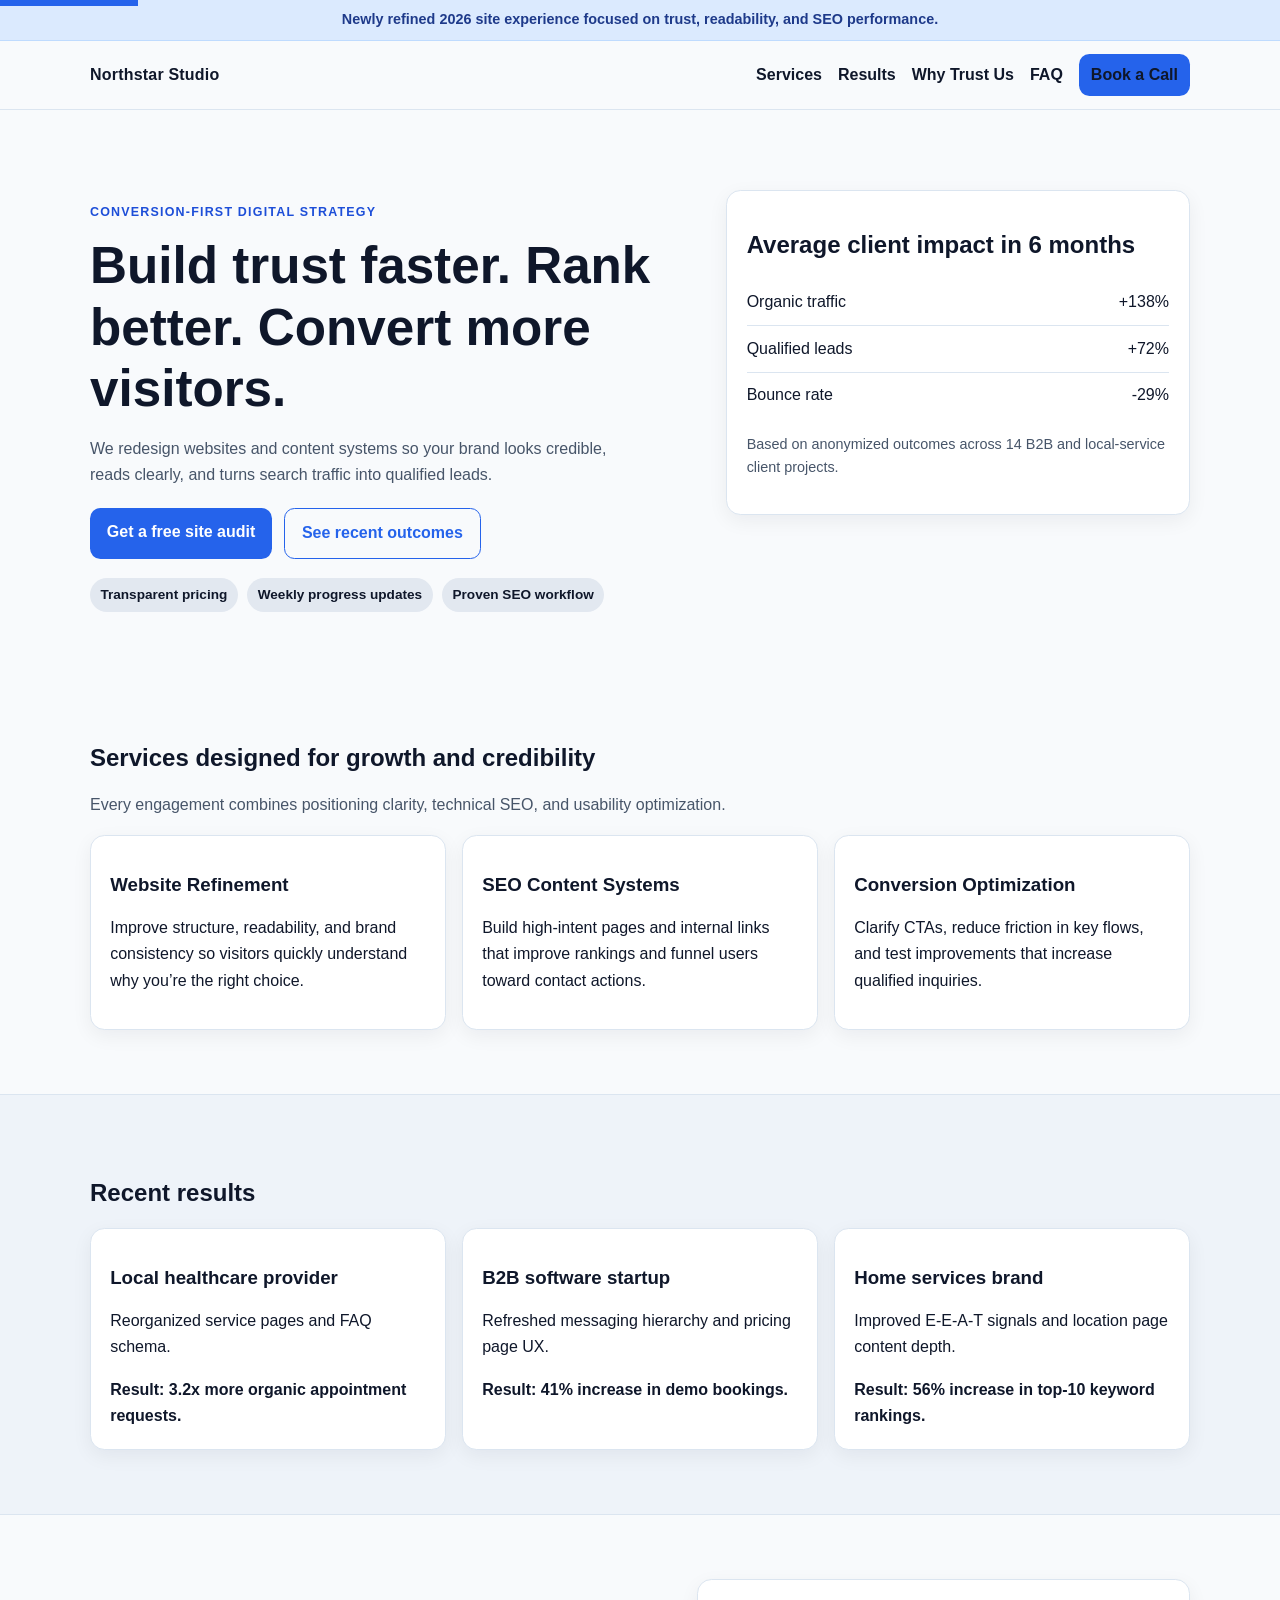
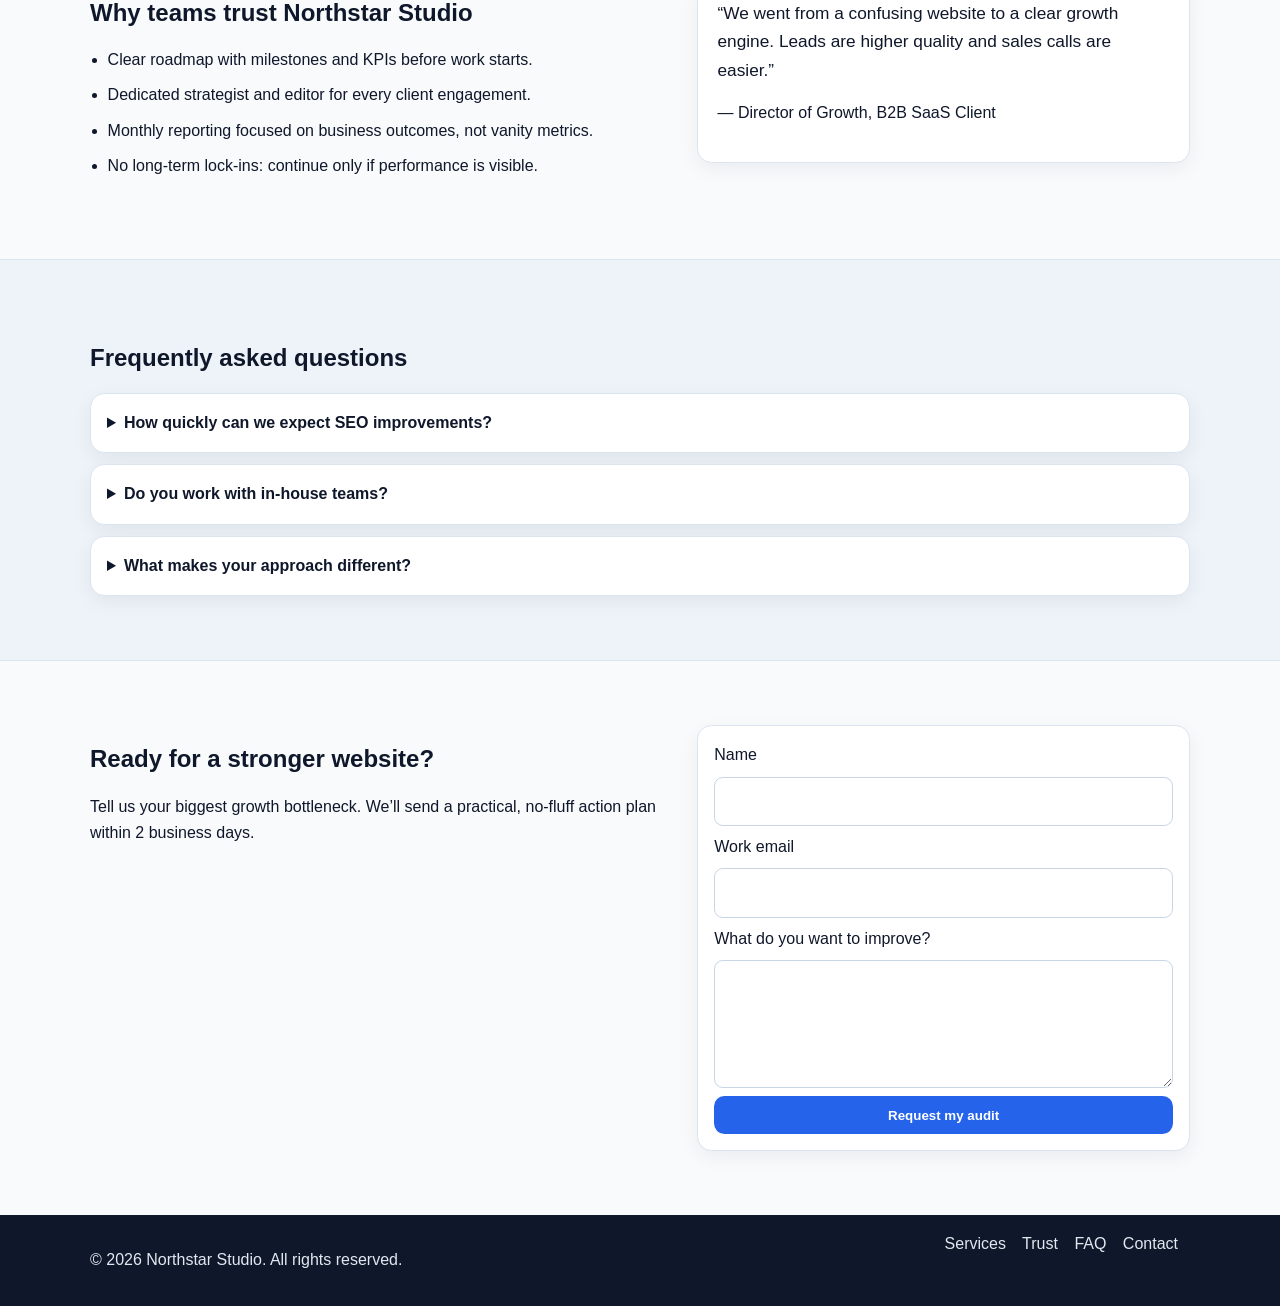
==== index.html @ a74dbf74 "Improve visibility of redesign and add local preview guide" ====
<!doctype html>
<html lang="en">
  <head>
    <meta charset="UTF-8" />
    <meta name="viewport" content="width=device-width, initial-scale=1" />
    <title>Northstar Studio | Trusted Digital Growth Partner</title>
    <meta
      name="description"
      content="Northstar Studio helps businesses grow with conversion-focused websites, transparent strategy, and measurable SEO outcomes."
    />
    <meta
      name="keywords"
      content="web design, SEO, conversion optimization, digital strategy, trusted agency"
    />
    <meta name="author" content="Northstar Studio" />
    <link rel="canonical" href="https://www.northstarstudio.com/" />

    <meta property="og:type" content="website" />
    <meta property="og:title" content="Northstar Studio | Trusted Digital Growth Partner" />
    <meta
      property="og:description"
      content="Clear strategy, measurable SEO, and conversion-first website design to help businesses grow with confidence."
    />
    <meta property="og:url" content="https://www.northstarstudio.com/" />
    <meta property="og:site_name" content="Northstar Studio" />

    <meta name="twitter:card" content="summary_large_image" />
    <meta name="twitter:title" content="Northstar Studio | Trusted Digital Growth Partner" />
    <meta
      name="twitter:description"
      content="A transparent, credibility-first team helping businesses improve visibility, trust, and conversions."
    />

    <meta name="theme-color" content="#0f172a" />
    <link rel="icon" href="favicon.svg" type="image/svg+xml" />

    <link rel="stylesheet" href="styles.css" />
    <script type="application/ld+json">
      {
        "@context": "https://schema.org",
        "@type": "Organization",
        "name": "Northstar Studio",
        "url": "https://www.northstarstudio.com",
        "logo": "https://www.northstarstudio.com/assets/logo.png",
        "description": "A digital growth studio focused on website performance, SEO, and conversion optimization.",
        "email": "hello@northstarstudio.com",
        "telephone": "+1-555-013-0088",
        "sameAs": [
          "https://www.linkedin.com/company/northstarstudio",
          "https://x.com/northstarstudio"
        ],
        "address": {
          "@type": "PostalAddress",
          "addressLocality": "Austin",
          "addressRegion": "TX",
          "addressCountry": "US"
        }
      }
    </script>
  </head>
  <body>
    <a class="skip-link" href="#main-content">Skip to content</a>
    <div class="site-banner" role="status" aria-label="site update">
      Newly refined 2026 site experience focused on trust, readability, and SEO performance.
    </div>

    <header class="site-header" id="top">
      <div class="container nav-wrap">
        <a class="brand" href="#top" aria-label="Northstar Studio home">Northstar Studio</a>
        <button class="menu-toggle" aria-expanded="false" aria-controls="primary-nav">
          Menu
        </button>
        <nav id="primary-nav" class="primary-nav" aria-label="Primary navigation">
          <a href="#services">Services</a>
          <a href="#results">Results</a>
          <a href="#trust">Why Trust Us</a>
          <a href="#faq">FAQ</a>
          <a href="#contact" class="btn btn-sm">Book a Call</a>
        </nav>
      </div>
    </header>

    <main id="main-content">
      <section class="hero">
        <div class="container hero-grid">
          <div>
            <p class="eyebrow">Conversion-first digital strategy</p>
            <h1>Build trust faster. Rank better. Convert more visitors.</h1>
            <p class="lead">
              We redesign websites and content systems so your brand looks credible,
              reads clearly, and turns search traffic into qualified leads.
            </p>
            <div class="hero-cta">
              <a class="btn" href="#contact">Get a free site audit</a>
              <a class="btn btn-ghost" href="#results">See recent outcomes</a>
            </div>
            <ul class="trust-chips" aria-label="credibility highlights">
              <li>Transparent pricing</li>
              <li>Weekly progress updates</li>
              <li>Proven SEO workflow</li>
            </ul>
          </div>
          <aside class="hero-card" aria-label="performance snapshot">
            <h2>Average client impact in 6 months</h2>
            <dl>
              <div><dt>Organic traffic</dt><dd>+138%</dd></div>
              <div><dt>Qualified leads</dt><dd>+72%</dd></div>
              <div><dt>Bounce rate</dt><dd>-29%</dd></div>
            </dl>
            <p class="small">
              Based on anonymized outcomes across 14 B2B and local-service client projects.
            </p>
          </aside>
        </div>
      </section>

      <section id="services" class="section">
        <div class="container">
          <h2>Services designed for growth and credibility</h2>
          <p class="section-intro">
            Every engagement combines positioning clarity, technical SEO, and usability optimization.
          </p>
          <div class="cards">
            <article class="card">
              <h3>Website Refinement</h3>
              <p>
                Improve structure, readability, and brand consistency so visitors quickly understand why you’re the right choice.
              </p>
            </article>
            <article class="card">
              <h3>SEO Content Systems</h3>
              <p>
                Build high-intent pages and internal links that improve rankings and funnel users toward contact actions.
              </p>
            </article>
            <article class="card">
              <h3>Conversion Optimization</h3>
              <p>
                Clarify CTAs, reduce friction in key flows, and test improvements that increase qualified inquiries.
              </p>
            </article>
          </div>
        </div>
      </section>

      <section id="results" class="section section-alt">
        <div class="container">
          <h2>Recent results</h2>
          <div class="stats-grid">
            <article>
              <h3>Local healthcare provider</h3>
              <p>Reorganized service pages and FAQ schema.</p>
              <strong>Result: 3.2x more organic appointment requests.</strong>
            </article>
            <article>
              <h3>B2B software startup</h3>
              <p>Refreshed messaging hierarchy and pricing page UX.</p>
              <strong>Result: 41% increase in demo bookings.</strong>
            </article>
            <article>
              <h3>Home services brand</h3>
              <p>Improved E-E-A-T signals and location page content depth.</p>
              <strong>Result: 56% increase in top-10 keyword rankings.</strong>
            </article>
          </div>
        </div>
      </section>

      <section id="trust" class="section">
        <div class="container split">
          <div>
            <h2>Why teams trust Northstar Studio</h2>
            <ul class="checklist">
              <li>Clear roadmap with milestones and KPIs before work starts.</li>
              <li>Dedicated strategist and editor for every client engagement.</li>
              <li>Monthly reporting focused on business outcomes, not vanity metrics.</li>
              <li>No long-term lock-ins: continue only if performance is visible.</li>
            </ul>
          </div>
          <aside class="testimonial" aria-label="client testimonial">
            <blockquote>
              “We went from a confusing website to a clear growth engine. Leads are higher quality and sales calls are easier.”
            </blockquote>
            <p>— Director of Growth, B2B SaaS Client</p>
          </aside>
        </div>
      </section>

      <section id="faq" class="section section-alt">
        <div class="container">
          <h2>Frequently asked questions</h2>
          <div class="faq-list">
            <details>
              <summary>How quickly can we expect SEO improvements?</summary>
              <p>
                Most clients see early movement in 4-8 weeks and meaningful gains by month 3 as content and technical updates compound.
              </p>
            </details>
            <details>
              <summary>Do you work with in-house teams?</summary>
              <p>
                Yes. We collaborate closely with founders, marketers, and developers to build systems your team can maintain confidently.
              </p>
            </details>
            <details>
              <summary>What makes your approach different?</summary>
              <p>
                We combine brand clarity, technical SEO, and conversion science instead of treating them as separate projects.
              </p>
            </details>
          </div>
        </div>
      </section>

      <section id="contact" class="section contact">
        <div class="container split">
          <div>
            <h2>Ready for a stronger website?</h2>
            <p>
              Tell us your biggest growth bottleneck. We’ll send a practical, no-fluff action plan within 2 business days.
            </p>
          </div>
          <form class="contact-form" action="#" method="post" aria-label="contact form">
            <label for="name">Name</label>
            <input id="name" name="name" type="text" autocomplete="name" required />

            <label for="email">Work email</label>
            <input id="email" name="email" type="email" autocomplete="email" required />

            <label for="message">What do you want to improve?</label>
            <textarea id="message" name="message" rows="4" required></textarea>

            <button class="btn" type="submit">Request my audit</button>
          </form>
        </div>
      </section>
    </main>

    <footer class="site-footer">
      <div class="container footer-grid">
        <p>© <span id="year"></span> Northstar Studio. All rights reserved.</p>
        <nav aria-label="Footer navigation">
          <a href="#services">Services</a>
          <a href="#trust">Trust</a>
          <a href="#faq">FAQ</a>
          <a href="#contact">Contact</a>
        </nav>
      </div>
    </footer>

    <script src="script.js"></script>
  </body>
</html>
---- styles.css ----
:root {
  --bg: #f8fafc;
  --text: #0f172a;
  --muted: #475569;
  --surface: #ffffff;
  --line: #dbe5f0;
  --brand: #2563eb;
  --brand-dark: #1d4ed8;
  --radius: 0.9rem;
}

* {
  box-sizing: border-box;
}

html {
  scroll-behavior: smooth;
}

body {
  margin: 0;
  font-family: Inter, "Segoe UI", Roboto, Helvetica, Arial, sans-serif;
  line-height: 1.65;
  background: var(--bg);
  color: var(--text);
}

.skip-link {
  position: absolute;
  top: -40px;
  left: 0;
  background: var(--brand);
  color: #fff;
  padding: 0.6rem 1rem;
  z-index: 1000;
}

.skip-link:focus {
  top: 0;
}

.site-banner {
  background: #dbeafe;
  color: #1e3a8a;
  text-align: center;
  font-weight: 700;
  font-size: 0.9rem;
  padding: 0.5rem 1rem;
  border-bottom: 1px solid #bfdbfe;
}

.container {
  width: min(1100px, 92vw);
  margin-inline: auto;
}

.site-header {
  position: sticky;
  top: 0;
  z-index: 20;
  background: rgba(248, 250, 252, 0.9);
  backdrop-filter: blur(6px);
  border-bottom: 1px solid var(--line);
}

.nav-wrap {
  display: flex;
  align-items: center;
  justify-content: space-between;
  min-height: 68px;
}

.brand {
  color: var(--text);
  text-decoration: none;
  font-weight: 800;
  letter-spacing: 0.2px;
}

.primary-nav {
  display: flex;
  align-items: center;
  gap: 1rem;
}

.primary-nav a {
  text-decoration: none;
  color: var(--text);
  font-weight: 600;
}

.menu-toggle {
  display: none;
}

.hero {
  padding: 5rem 0 3rem;
}

.hero-grid {
  display: grid;
  gap: 2rem;
  grid-template-columns: 1.3fr 1fr;
  align-items: start;
}

.eyebrow {
  color: var(--brand-dark);
  text-transform: uppercase;
  letter-spacing: 1.2px;
  font-weight: 700;
  font-size: 0.78rem;
}

h1,
h2,
h3 {
  line-height: 1.2;
}

h1 {
  font-size: clamp(2rem, 4vw, 3.2rem);
  margin: 0.4rem 0 1rem;
}

.lead {
  max-width: 60ch;
  color: var(--muted);
}

.hero-card,
.card,
.stats-grid article,
.testimonial,
.contact-form,
.faq-list details {
  background: var(--surface);
  border: 1px solid var(--line);
  border-radius: var(--radius);
  box-shadow: 0 6px 20px rgba(15, 23, 42, 0.06);
}

.hero-card {
  padding: 1.25rem;
}

.hero-card dl {
  margin: 0;
}

.hero-card div {
  display: flex;
  justify-content: space-between;
  padding: 0.6rem 0;
  border-bottom: 1px solid var(--line);
}

.hero-card div:last-child {
  border-bottom: 0;
}

.small {
  color: var(--muted);
  font-size: 0.9rem;
}

.btn {
  display: inline-block;
  text-decoration: none;
  background: var(--brand);
  color: #fff;
  border: 0;
  padding: 0.72rem 1.05rem;
  border-radius: 0.65rem;
  font-weight: 700;
  cursor: pointer;
}

.btn:hover,
.btn:focus-visible {
  background: var(--brand-dark);
}

.btn-ghost {
  background: transparent;
  border: 1px solid var(--brand);
  color: var(--brand);
}

.btn-sm {
  padding: 0.5rem 0.75rem;
}

.hero-cta {
  display: flex;
  flex-wrap: wrap;
  gap: 0.75rem;
  margin: 1.2rem 0;
}

.trust-chips {
  display: flex;
  gap: 0.6rem;
  flex-wrap: wrap;
  list-style: none;
  padding: 0;
  margin: 0;
}

.trust-chips li {
  background: #e2e8f0;
  padding: 0.35rem 0.65rem;
  border-radius: 100px;
  font-size: 0.85rem;
  font-weight: 600;
}

.section {
  padding: 4rem 0;
}

.section-alt {
  background: #eef3f9;
  border-top: 1px solid var(--line);
  border-bottom: 1px solid var(--line);
}

.section-intro {
  color: var(--muted);
  max-width: 75ch;
}

.cards,
.stats-grid {
  display: grid;
  grid-template-columns: repeat(3, minmax(0, 1fr));
  gap: 1rem;
  margin-top: 1rem;
}

.card,
.stats-grid article {
  padding: 1.2rem;
}

.split {
  display: grid;
  grid-template-columns: 1.2fr 1fr;
  gap: 1rem;
  align-items: start;
}

.checklist {
  padding-left: 1.1rem;
}

.checklist li {
  margin-bottom: 0.55rem;
}

.testimonial {
  padding: 1.2rem;
}

.testimonial blockquote {
  margin: 0 0 0.8rem;
  font-size: 1.08rem;
}

.faq-list {
  display: grid;
  gap: 0.7rem;
}

.faq-list details {
  padding: 1rem;
}

.faq-list summary {
  cursor: pointer;
  font-weight: 700;
}

.contact-form {
  padding: 1rem;
  display: grid;
  gap: 0.5rem;
}

input,
textarea {
  width: 100%;
  font: inherit;
  border: 1px solid #c8d5e4;
  border-radius: 0.55rem;
  padding: 0.65rem;
}

.site-footer {
  background: #0f172a;
  color: #e2e8f0;
  padding: 1rem 0;
}

.footer-grid {
  display: flex;
  justify-content: space-between;
  gap: 1rem;
  flex-wrap: wrap;
}

.footer-grid a {
  color: #e2e8f0;
  text-decoration: none;
  margin-right: 0.75rem;
}

@media (max-width: 860px) {
  .hero-grid,
  .cards,
  .stats-grid,
  .split {
    grid-template-columns: 1fr;
  }

  .menu-toggle {
    display: inline-block;
    border: 1px solid var(--line);
    background: var(--surface);
    border-radius: 0.6rem;
    padding: 0.45rem 0.65rem;
    font-weight: 700;
  }

  .primary-nav {
    position: absolute;
    right: 4vw;
    top: 64px;
    background: var(--surface);
    border: 1px solid var(--line);
    border-radius: 0.7rem;
    padding: 0.75rem;
    display: none;
    flex-direction: column;
    align-items: start;
    min-width: 190px;
  }

  .primary-nav.open {
    display: flex;
  }
}
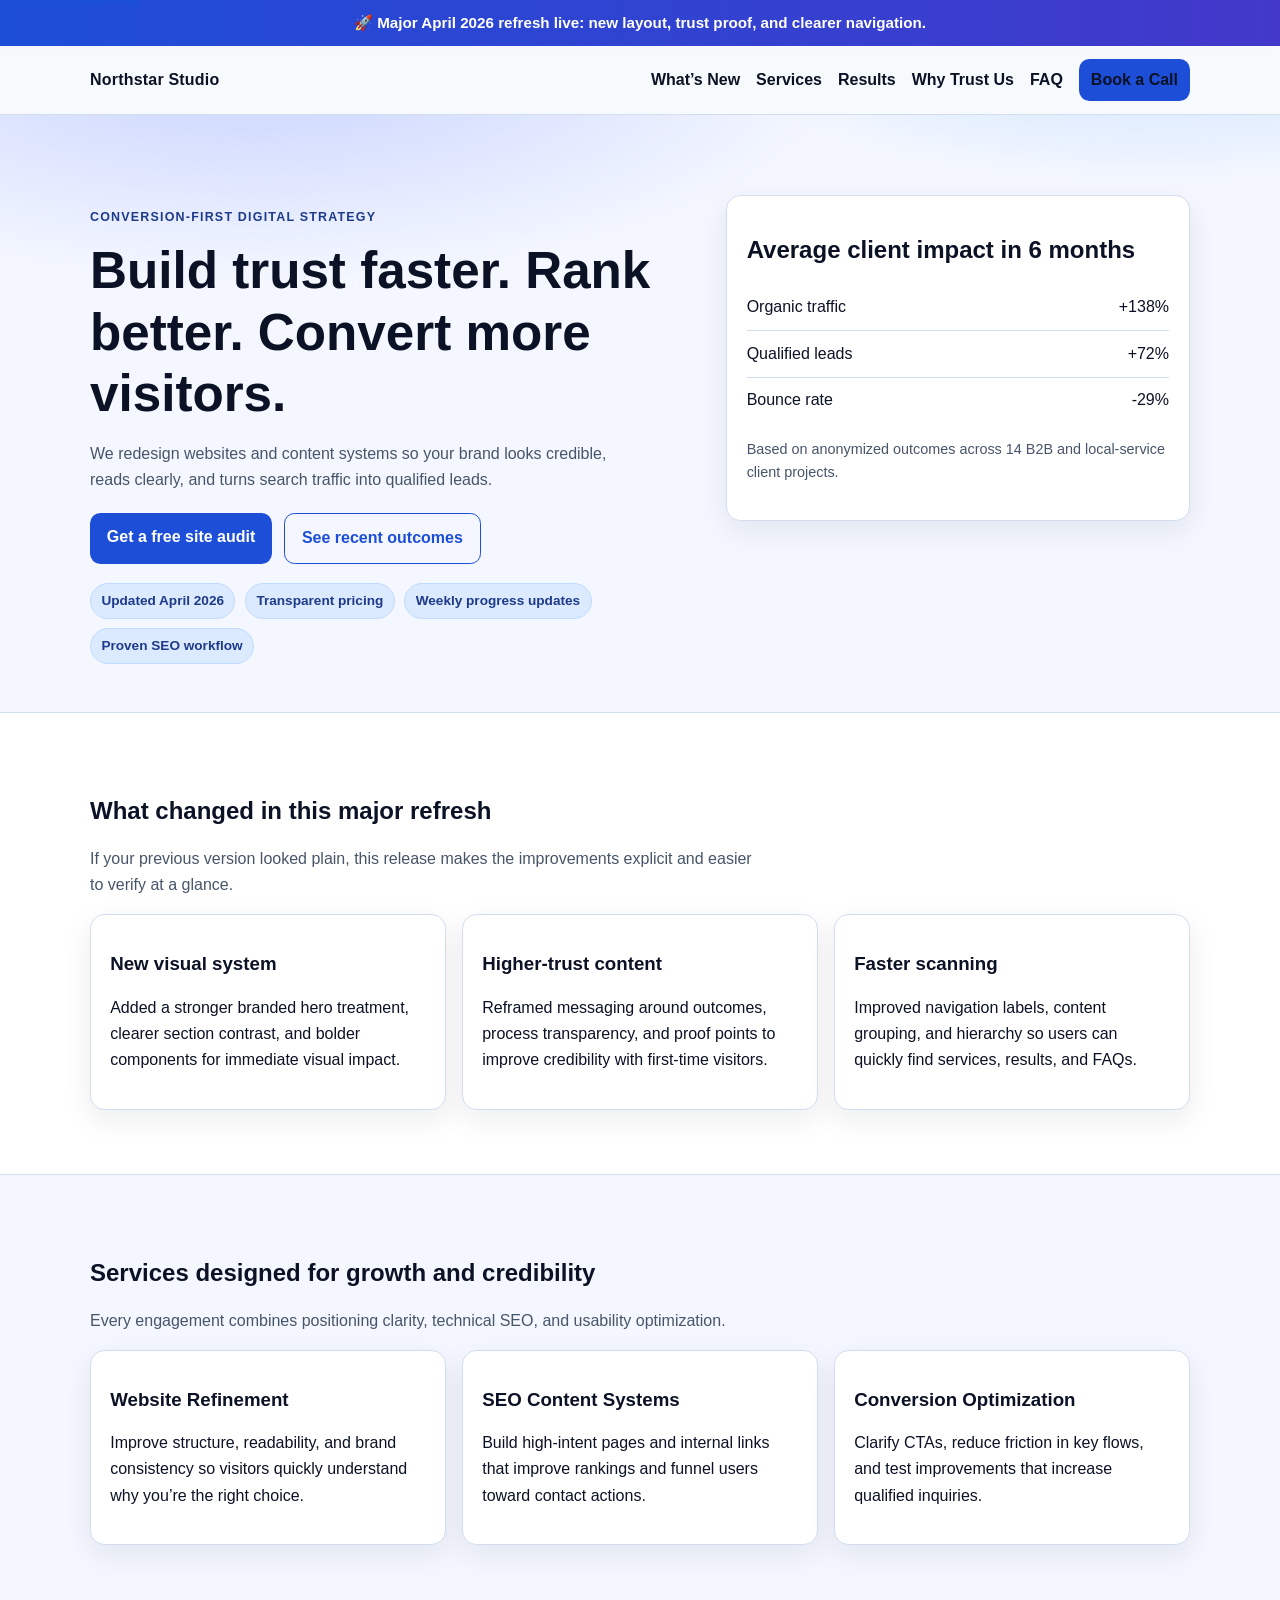
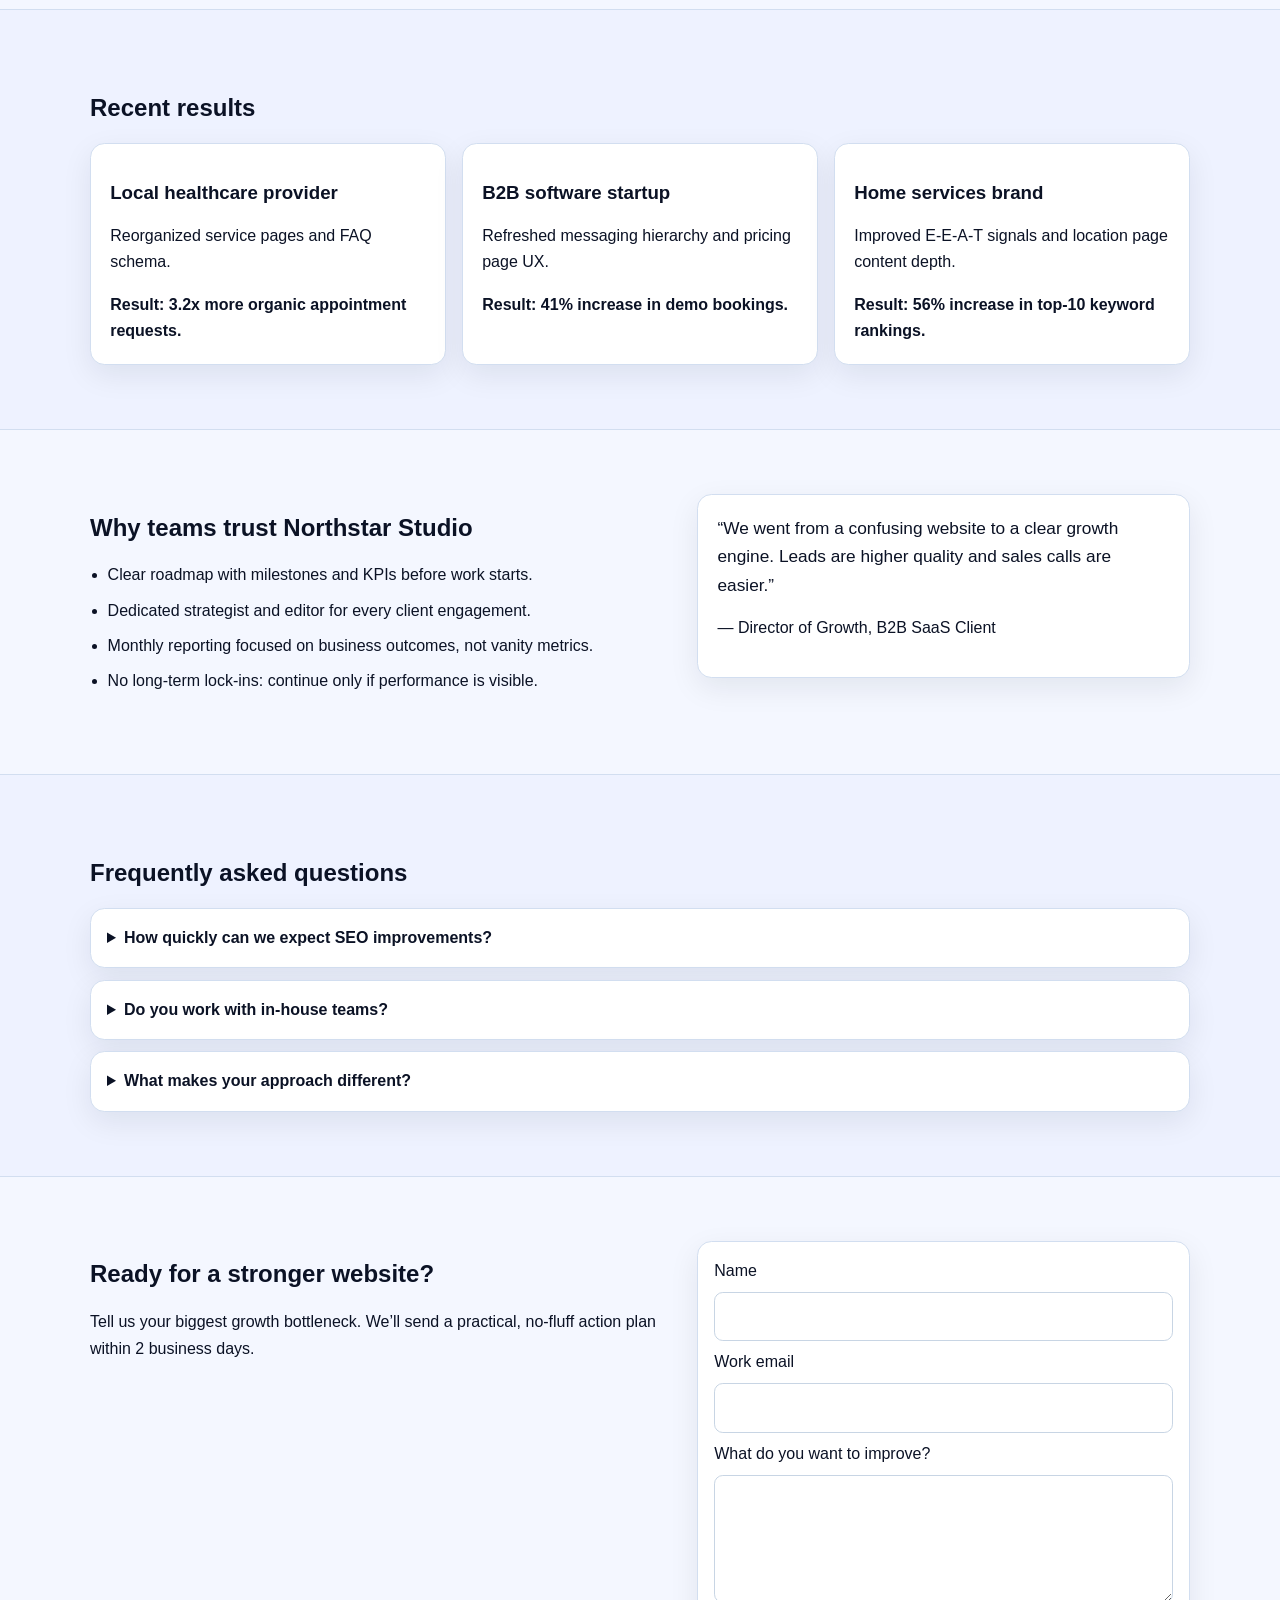
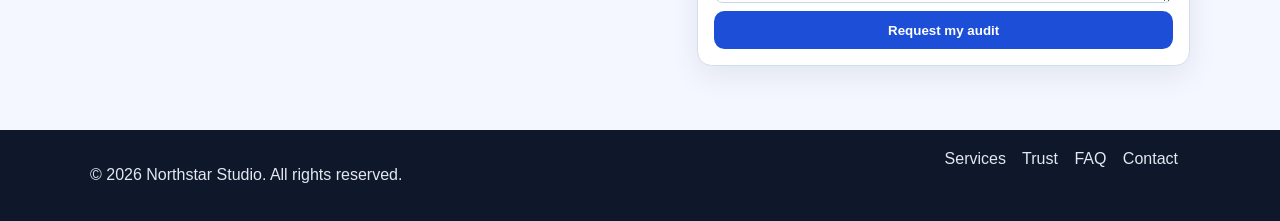
==== commit ce93a959: "Make website refresh visibly obvious with new update section and stronger styling" ====
--- a/index.html
+++ b/index.html
@@ -61,7 +61,7 @@
   <body>
     <a class="skip-link" href="#main-content">Skip to content</a>
     <div class="site-banner" role="status" aria-label="site update">
-      Newly refined 2026 site experience focused on trust, readability, and SEO performance.
+      🚀 Major April 2026 refresh live: new layout, trust proof, and clearer navigation.
     </div>
 
     <header class="site-header" id="top">
@@ -71,6 +71,7 @@
           Menu
         </button>
         <nav id="primary-nav" class="primary-nav" aria-label="Primary navigation">
+          <a href="#updates">What’s New</a>
           <a href="#services">Services</a>
           <a href="#results">Results</a>
           <a href="#trust">Why Trust Us</a>
@@ -95,6 +96,7 @@
               <a class="btn btn-ghost" href="#results">See recent outcomes</a>
             </div>
             <ul class="trust-chips" aria-label="credibility highlights">
+              <li>Updated April 2026</li>
               <li>Transparent pricing</li>
               <li>Weekly progress updates</li>
               <li>Proven SEO workflow</li>
@@ -114,6 +116,35 @@
         </div>
       </section>
 
+      <section id="updates" class="section updates">
+        <div class="container">
+          <h2>What changed in this major refresh</h2>
+          <p class="section-intro">
+            If your previous version looked plain, this release makes the improvements explicit and easier to verify at a glance.
+          </p>
+          <div class="cards">
+            <article class="card">
+              <h3>New visual system</h3>
+              <p>
+                Added a stronger branded hero treatment, clearer section contrast, and bolder components for immediate visual impact.
+              </p>
+            </article>
+            <article class="card">
+              <h3>Higher-trust content</h3>
+              <p>
+                Reframed messaging around outcomes, process transparency, and proof points to improve credibility with first-time visitors.
+              </p>
+            </article>
+            <article class="card">
+              <h3>Faster scanning</h3>
+              <p>
+                Improved navigation labels, content grouping, and hierarchy so users can quickly find services, results, and FAQs.
+              </p>
+            </article>
+          </div>
+        </div>
+      </section>
+
       <section id="services" class="section">
         <div class="container">
           <h2>Services designed for growth and credibility</h2>
--- a/styles.css
+++ b/styles.css
@@ -1,11 +1,12 @@
 :root {
-  --bg: #f8fafc;
-  --text: #0f172a;
+  --bg: #f4f7ff;
+  --text: #0b1225;
   --muted: #475569;
   --surface: #ffffff;
-  --line: #dbe5f0;
-  --brand: #2563eb;
-  --brand-dark: #1d4ed8;
+  --line: #d2def0;
+  --brand: #1d4ed8;
+  --brand-dark: #1e3a8a;
+  --brand-soft: #dbeafe;
   --radius: 0.9rem;
 }
 
@@ -40,13 +41,13 @@
 }
 
 .site-banner {
-  background: #dbeafe;
-  color: #1e3a8a;
+  background: linear-gradient(90deg, #1d4ed8, #4338ca);
+  color: #fff;
   text-align: center;
   font-weight: 700;
-  font-size: 0.9rem;
-  padding: 0.5rem 1rem;
-  border-bottom: 1px solid #bfdbfe;
+  font-size: 0.95rem;
+  padding: 0.65rem 1rem;
+  border-bottom: 0;
 }
 
 .container {
@@ -95,6 +96,9 @@
 
 .hero {
   padding: 5rem 0 3rem;
+  background:
+    radial-gradient(1000px 380px at 20% -10%, #c7d2fe 0%, transparent 60%),
+    radial-gradient(900px 340px at 90% -20%, #bfdbfe 0%, transparent 55%);
 }
 
 .hero-grid {
@@ -137,7 +141,7 @@
   background: var(--surface);
   border: 1px solid var(--line);
   border-radius: var(--radius);
-  box-shadow: 0 6px 20px rgba(15, 23, 42, 0.06);
+  box-shadow: 0 10px 30px rgba(15, 23, 42, 0.08);
 }
 
 .hero-card {
@@ -208,19 +212,27 @@
 }
 
 .trust-chips li {
-  background: #e2e8f0;
+  background: var(--brand-soft);
+  border: 1px solid #bfdbfe;
+  color: #1e3a8a;
   padding: 0.35rem 0.65rem;
   border-radius: 100px;
   font-size: 0.85rem;
   font-weight: 600;
 }
 
+.updates {
+  background: #fff;
+  border-top: 1px solid var(--line);
+  border-bottom: 1px solid var(--line);
+}
+
 .section {
   padding: 4rem 0;
 }
 
 .section-alt {
-  background: #eef3f9;
+  background: #eef2ff;
   border-top: 1px solid var(--line);
   border-bottom: 1px solid var(--line);
 }
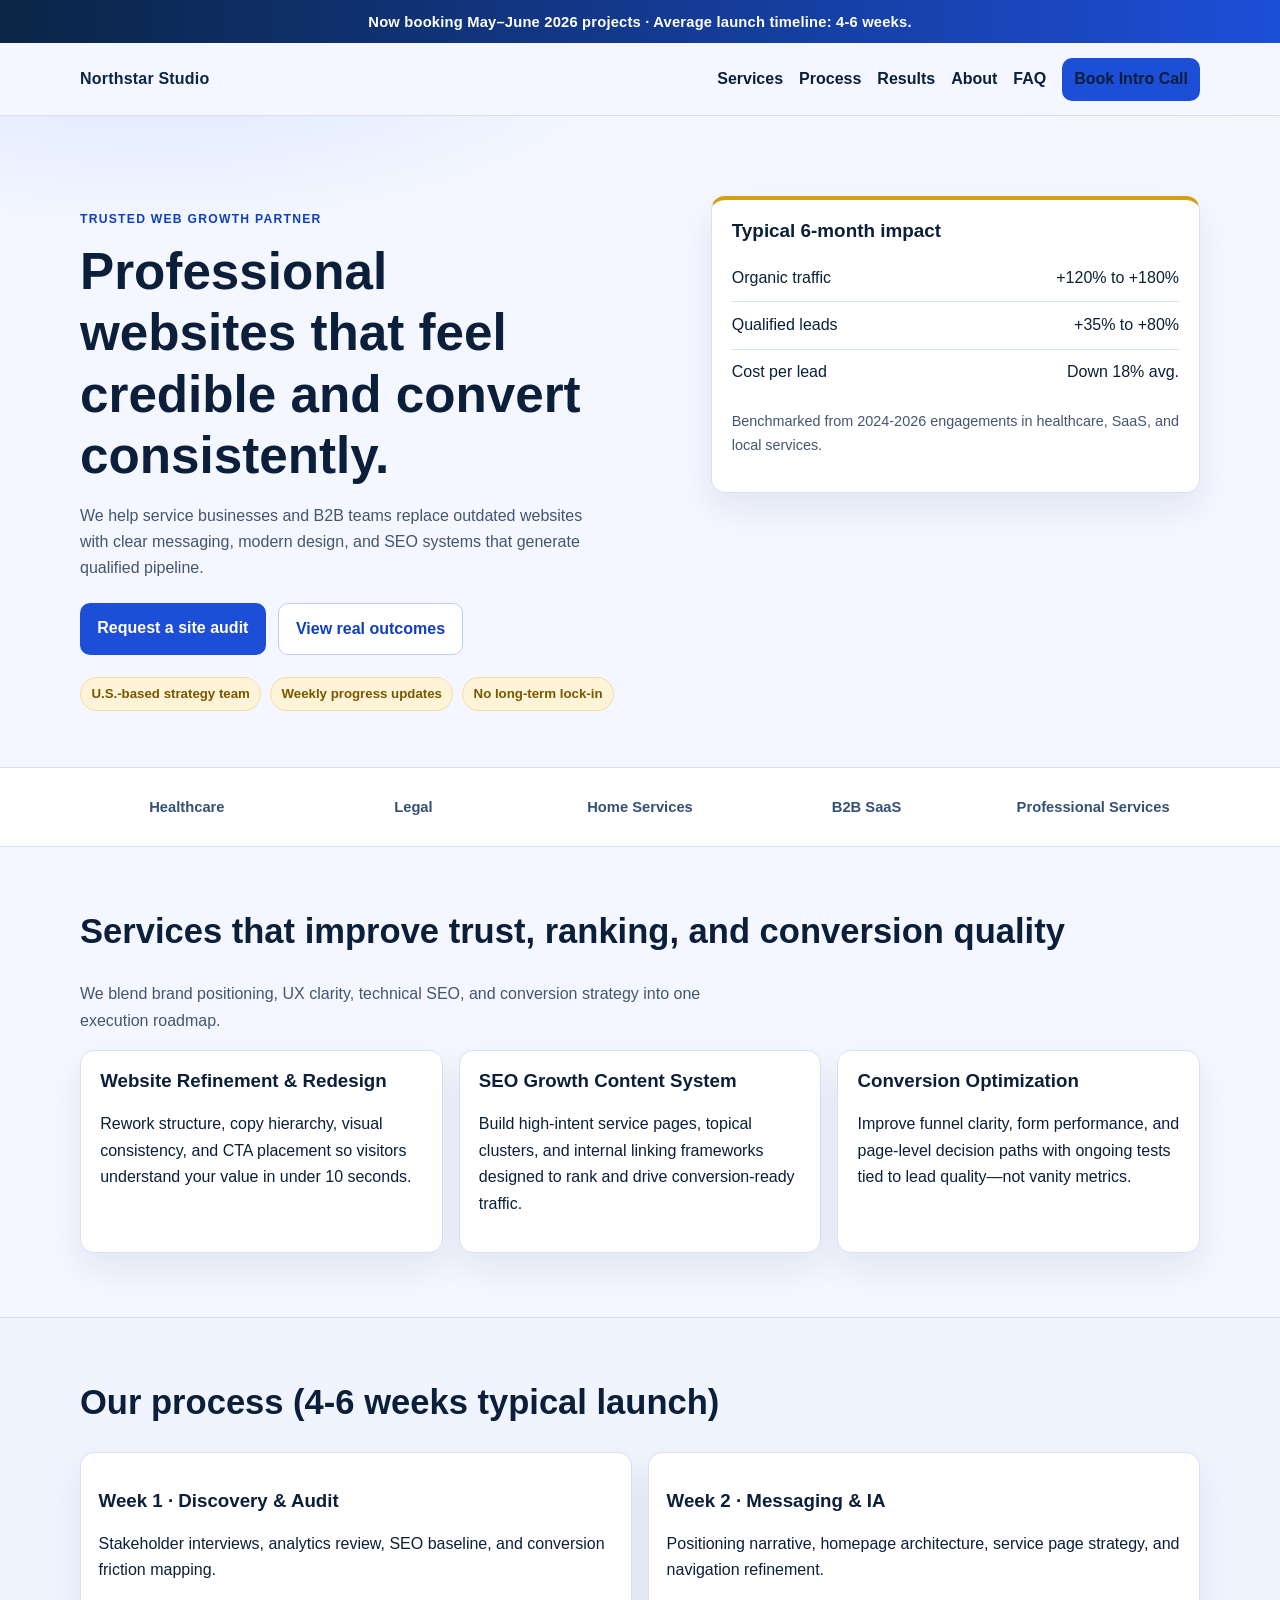
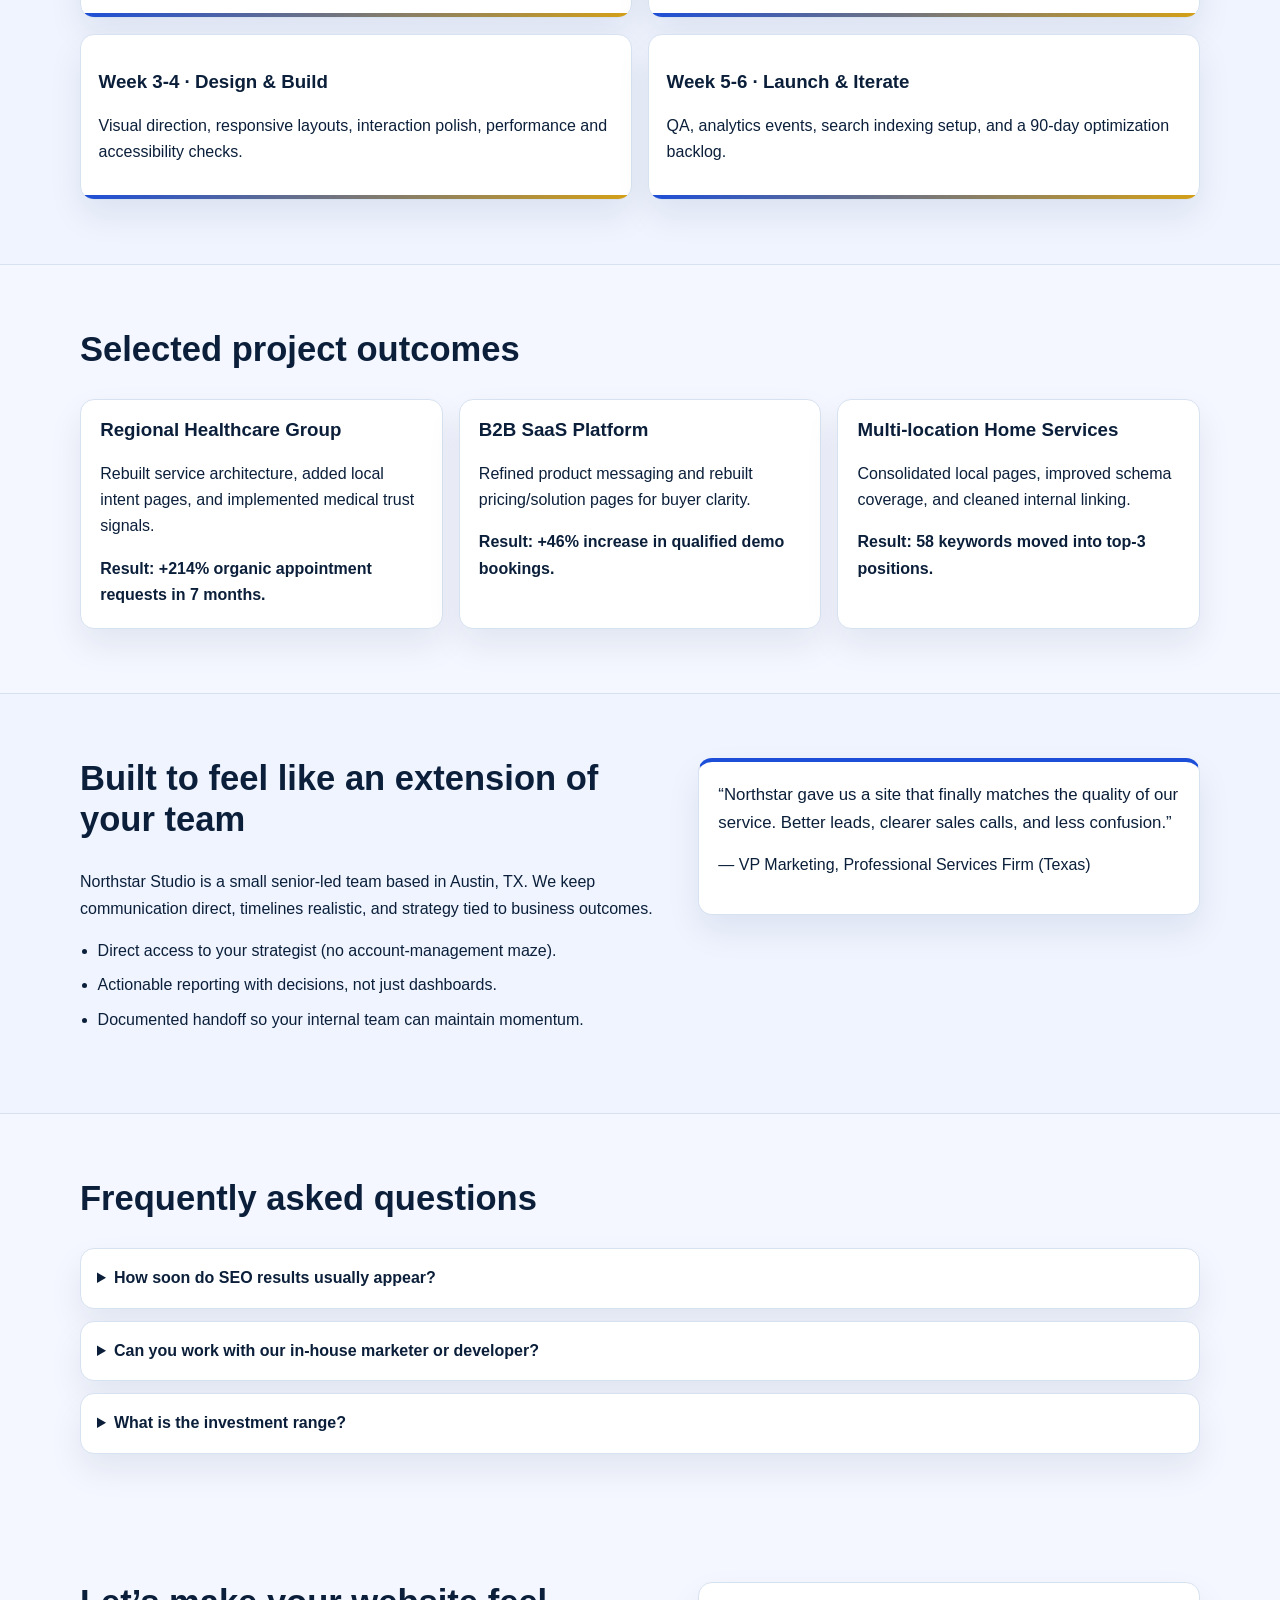
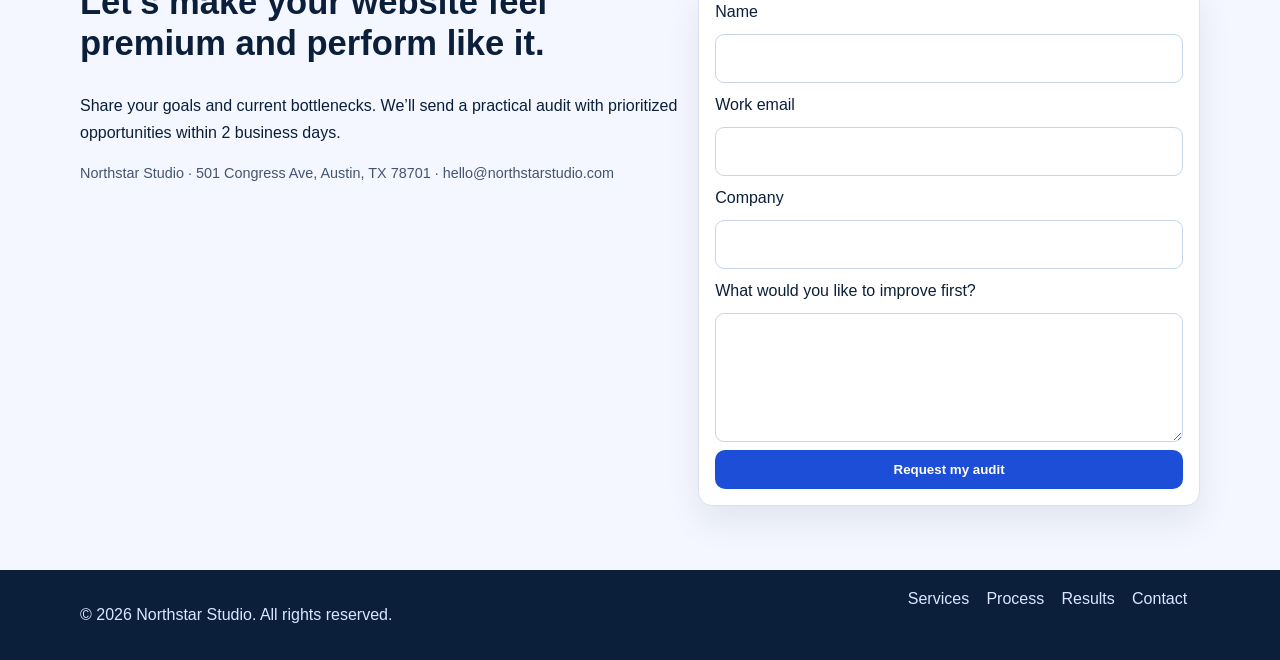
==== commit c11aab29: "Overhaul site with professional content, polished design, and animations" ====
--- a/index.html
+++ b/index.html
@@ -3,80 +3,80 @@
   <head>
     <meta charset="UTF-8" />
     <meta name="viewport" content="width=device-width, initial-scale=1" />
-    <title>Northstar Studio | Trusted Digital Growth Partner</title>
+    <title>Northstar Studio | Web Design & SEO Growth Partner</title>
     <meta
       name="description"
-      content="Northstar Studio helps businesses grow with conversion-focused websites, transparent strategy, and measurable SEO outcomes."
+      content="Northstar Studio builds high-converting websites and SEO content systems for service businesses and B2B teams across the U.S."
     />
     <meta
       name="keywords"
-      content="web design, SEO, conversion optimization, digital strategy, trusted agency"
+      content="web design agency, SEO strategy, conversion optimization, brand credibility, website refresh"
     />
     <meta name="author" content="Northstar Studio" />
     <link rel="canonical" href="https://www.northstarstudio.com/" />
 
     <meta property="og:type" content="website" />
-    <meta property="og:title" content="Northstar Studio | Trusted Digital Growth Partner" />
+    <meta property="og:title" content="Northstar Studio | Web Design & SEO Growth Partner" />
     <meta
       property="og:description"
-      content="Clear strategy, measurable SEO, and conversion-first website design to help businesses grow with confidence."
+      content="Professional website refinement, SEO growth strategy, and conversion-focused content for brands that need better trust and lead quality."
     />
     <meta property="og:url" content="https://www.northstarstudio.com/" />
     <meta property="og:site_name" content="Northstar Studio" />
 
     <meta name="twitter:card" content="summary_large_image" />
-    <meta name="twitter:title" content="Northstar Studio | Trusted Digital Growth Partner" />
+    <meta name="twitter:title" content="Northstar Studio | Web Design & SEO Growth Partner" />
     <meta
       name="twitter:description"
-      content="A transparent, credibility-first team helping businesses improve visibility, trust, and conversions."
-    />
-
-    <meta name="theme-color" content="#0f172a" />
+      content="We help teams modernize websites, increase qualified leads, and build online credibility with measurable SEO improvements."
+    />
+
+    <meta name="theme-color" content="#0b1f3a" />
     <link rel="icon" href="favicon.svg" type="image/svg+xml" />
-
     <link rel="stylesheet" href="styles.css" />
+
     <script type="application/ld+json">
       {
         "@context": "https://schema.org",
-        "@type": "Organization",
+        "@type": "ProfessionalService",
         "name": "Northstar Studio",
         "url": "https://www.northstarstudio.com",
-        "logo": "https://www.northstarstudio.com/assets/logo.png",
-        "description": "A digital growth studio focused on website performance, SEO, and conversion optimization.",
+        "description": "Northstar Studio provides website strategy, SEO content systems, and conversion optimization for service businesses and B2B brands.",
         "email": "hello@northstarstudio.com",
         "telephone": "+1-555-013-0088",
+        "areaServed": "United States",
+        "address": {
+          "@type": "PostalAddress",
+          "streetAddress": "501 Congress Ave",
+          "addressLocality": "Austin",
+          "addressRegion": "TX",
+          "postalCode": "78701",
+          "addressCountry": "US"
+        },
         "sameAs": [
           "https://www.linkedin.com/company/northstarstudio",
           "https://x.com/northstarstudio"
-        ],
-        "address": {
-          "@type": "PostalAddress",
-          "addressLocality": "Austin",
-          "addressRegion": "TX",
-          "addressCountry": "US"
-        }
+        ]
       }
     </script>
   </head>
   <body>
     <a class="skip-link" href="#main-content">Skip to content</a>
     <div class="site-banner" role="status" aria-label="site update">
-      🚀 Major April 2026 refresh live: new layout, trust proof, and clearer navigation.
+      Now booking May–June 2026 projects · Average launch timeline: 4-6 weeks.
     </div>
 
     <header class="site-header" id="top">
       <div class="container nav-wrap">
         <a class="brand" href="#top" aria-label="Northstar Studio home">Northstar Studio</a>
-        <button class="menu-toggle" aria-expanded="false" aria-controls="primary-nav">
-          Menu
-        </button>
+        <button class="menu-toggle" aria-expanded="false" aria-controls="primary-nav">Menu</button>
         <nav id="primary-nav" class="primary-nav" aria-label="Primary navigation">
-          <a href="#updates">What’s New</a>
           <a href="#services">Services</a>
+          <a href="#process">Process</a>
           <a href="#results">Results</a>
-          <a href="#trust">Why Trust Us</a>
+          <a href="#about">About</a>
           <a href="#faq">FAQ</a>
-          <a href="#contact" class="btn btn-sm">Book a Call</a>
+          <a class="btn btn-sm" href="#contact">Book Intro Call</a>
         </nav>
       </div>
     </header>
@@ -84,160 +84,159 @@
     <main id="main-content">
       <section class="hero">
         <div class="container hero-grid">
-          <div>
-            <p class="eyebrow">Conversion-first digital strategy</p>
-            <h1>Build trust faster. Rank better. Convert more visitors.</h1>
+          <div data-reveal>
+            <p class="eyebrow">Trusted web growth partner</p>
+            <h1>Professional websites that feel credible and convert consistently.</h1>
             <p class="lead">
-              We redesign websites and content systems so your brand looks credible,
-              reads clearly, and turns search traffic into qualified leads.
+              We help service businesses and B2B teams replace outdated websites with clear messaging,
+              modern design, and SEO systems that generate qualified pipeline.
             </p>
             <div class="hero-cta">
-              <a class="btn" href="#contact">Get a free site audit</a>
-              <a class="btn btn-ghost" href="#results">See recent outcomes</a>
+              <a class="btn" href="#contact">Request a site audit</a>
+              <a class="btn btn-ghost" href="#results">View real outcomes</a>
             </div>
             <ul class="trust-chips" aria-label="credibility highlights">
-              <li>Updated April 2026</li>
-              <li>Transparent pricing</li>
+              <li>U.S.-based strategy team</li>
               <li>Weekly progress updates</li>
-              <li>Proven SEO workflow</li>
+              <li>No long-term lock-in</li>
             </ul>
           </div>
-          <aside class="hero-card" aria-label="performance snapshot">
-            <h2>Average client impact in 6 months</h2>
+          <aside class="hero-card" aria-label="performance snapshot" data-reveal>
+            <h2>Typical 6-month impact</h2>
             <dl>
-              <div><dt>Organic traffic</dt><dd>+138%</dd></div>
-              <div><dt>Qualified leads</dt><dd>+72%</dd></div>
-              <div><dt>Bounce rate</dt><dd>-29%</dd></div>
+              <div><dt>Organic traffic</dt><dd>+120% to +180%</dd></div>
+              <div><dt>Qualified leads</dt><dd>+35% to +80%</dd></div>
+              <div><dt>Cost per lead</dt><dd>Down 18% avg.</dd></div>
             </dl>
-            <p class="small">
-              Based on anonymized outcomes across 14 B2B and local-service client projects.
-            </p>
+            <p class="small">Benchmarked from 2024-2026 engagements in healthcare, SaaS, and local services.</p>
           </aside>
         </div>
       </section>
 
-      <section id="updates" class="section updates">
-        <div class="container">
-          <h2>What changed in this major refresh</h2>
-          <p class="section-intro">
-            If your previous version looked plain, this release makes the improvements explicit and easier to verify at a glance.
+      <section class="logos" aria-label="client industries">
+        <div class="container logos-row" data-reveal>
+          <span>Healthcare</span>
+          <span>Legal</span>
+          <span>Home Services</span>
+          <span>B2B SaaS</span>
+          <span>Professional Services</span>
+        </div>
+      </section>
+
+      <section id="services" class="section">
+        <div class="container">
+          <h2 data-reveal>Services that improve trust, ranking, and conversion quality</h2>
+          <p class="section-intro" data-reveal>
+            We blend brand positioning, UX clarity, technical SEO, and conversion strategy into one execution roadmap.
           </p>
           <div class="cards">
-            <article class="card">
-              <h3>New visual system</h3>
+            <article class="card" data-reveal>
+              <h3>Website Refinement & Redesign</h3>
               <p>
-                Added a stronger branded hero treatment, clearer section contrast, and bolder components for immediate visual impact.
+                Rework structure, copy hierarchy, visual consistency, and CTA placement so visitors understand your value in under 10 seconds.
               </p>
             </article>
-            <article class="card">
-              <h3>Higher-trust content</h3>
+            <article class="card" data-reveal>
+              <h3>SEO Growth Content System</h3>
               <p>
-                Reframed messaging around outcomes, process transparency, and proof points to improve credibility with first-time visitors.
+                Build high-intent service pages, topical clusters, and internal linking frameworks designed to rank and drive conversion-ready traffic.
               </p>
             </article>
-            <article class="card">
-              <h3>Faster scanning</h3>
-              <p>
-                Improved navigation labels, content grouping, and hierarchy so users can quickly find services, results, and FAQs.
-              </p>
-            </article>
-          </div>
-        </div>
-      </section>
-
-      <section id="services" class="section">
-        <div class="container">
-          <h2>Services designed for growth and credibility</h2>
-          <p class="section-intro">
-            Every engagement combines positioning clarity, technical SEO, and usability optimization.
-          </p>
-          <div class="cards">
-            <article class="card">
-              <h3>Website Refinement</h3>
-              <p>
-                Improve structure, readability, and brand consistency so visitors quickly understand why you’re the right choice.
-              </p>
-            </article>
-            <article class="card">
-              <h3>SEO Content Systems</h3>
-              <p>
-                Build high-intent pages and internal links that improve rankings and funnel users toward contact actions.
-              </p>
-            </article>
-            <article class="card">
+            <article class="card" data-reveal>
               <h3>Conversion Optimization</h3>
               <p>
-                Clarify CTAs, reduce friction in key flows, and test improvements that increase qualified inquiries.
+                Improve funnel clarity, form performance, and page-level decision paths with ongoing tests tied to lead quality—not vanity metrics.
               </p>
             </article>
           </div>
         </div>
       </section>
 
-      <section id="results" class="section section-alt">
-        <div class="container">
-          <h2>Recent results</h2>
+      <section id="process" class="section section-alt">
+        <div class="container">
+          <h2 data-reveal>Our process (4-6 weeks typical launch)</h2>
+          <div class="timeline">
+            <article data-reveal>
+              <h3>Week 1 · Discovery & Audit</h3>
+              <p>Stakeholder interviews, analytics review, SEO baseline, and conversion friction mapping.</p>
+            </article>
+            <article data-reveal>
+              <h3>Week 2 · Messaging & IA</h3>
+              <p>Positioning narrative, homepage architecture, service page strategy, and navigation refinement.</p>
+            </article>
+            <article data-reveal>
+              <h3>Week 3-4 · Design & Build</h3>
+              <p>Visual direction, responsive layouts, interaction polish, performance and accessibility checks.</p>
+            </article>
+            <article data-reveal>
+              <h3>Week 5-6 · Launch & Iterate</h3>
+              <p>QA, analytics events, search indexing setup, and a 90-day optimization backlog.</p>
+            </article>
+          </div>
+        </div>
+      </section>
+
+      <section id="results" class="section">
+        <div class="container">
+          <h2 data-reveal>Selected project outcomes</h2>
           <div class="stats-grid">
-            <article>
-              <h3>Local healthcare provider</h3>
-              <p>Reorganized service pages and FAQ schema.</p>
-              <strong>Result: 3.2x more organic appointment requests.</strong>
-            </article>
-            <article>
-              <h3>B2B software startup</h3>
-              <p>Refreshed messaging hierarchy and pricing page UX.</p>
-              <strong>Result: 41% increase in demo bookings.</strong>
-            </article>
-            <article>
-              <h3>Home services brand</h3>
-              <p>Improved E-E-A-T signals and location page content depth.</p>
-              <strong>Result: 56% increase in top-10 keyword rankings.</strong>
-            </article>
-          </div>
-        </div>
-      </section>
-
-      <section id="trust" class="section">
+            <article data-reveal>
+              <h3>Regional Healthcare Group</h3>
+              <p>Rebuilt service architecture, added local intent pages, and implemented medical trust signals.</p>
+              <strong>Result: +214% organic appointment requests in 7 months.</strong>
+            </article>
+            <article data-reveal>
+              <h3>B2B SaaS Platform</h3>
+              <p>Refined product messaging and rebuilt pricing/solution pages for buyer clarity.</p>
+              <strong>Result: +46% increase in qualified demo bookings.</strong>
+            </article>
+            <article data-reveal>
+              <h3>Multi-location Home Services</h3>
+              <p>Consolidated local pages, improved schema coverage, and cleaned internal linking.</p>
+              <strong>Result: 58 keywords moved into top-3 positions.</strong>
+            </article>
+          </div>
+        </div>
+      </section>
+
+      <section id="about" class="section section-alt">
         <div class="container split">
-          <div>
-            <h2>Why teams trust Northstar Studio</h2>
+          <div data-reveal>
+            <h2>Built to feel like an extension of your team</h2>
+            <p>
+              Northstar Studio is a small senior-led team based in Austin, TX. We keep communication direct,
+              timelines realistic, and strategy tied to business outcomes.
+            </p>
             <ul class="checklist">
-              <li>Clear roadmap with milestones and KPIs before work starts.</li>
-              <li>Dedicated strategist and editor for every client engagement.</li>
-              <li>Monthly reporting focused on business outcomes, not vanity metrics.</li>
-              <li>No long-term lock-ins: continue only if performance is visible.</li>
+              <li>Direct access to your strategist (no account-management maze).</li>
+              <li>Actionable reporting with decisions, not just dashboards.</li>
+              <li>Documented handoff so your internal team can maintain momentum.</li>
             </ul>
           </div>
-          <aside class="testimonial" aria-label="client testimonial">
+          <aside class="testimonial" aria-label="client testimonial" data-reveal>
             <blockquote>
-              “We went from a confusing website to a clear growth engine. Leads are higher quality and sales calls are easier.”
+              “Northstar gave us a site that finally matches the quality of our service. Better leads, clearer sales calls, and less confusion.”
             </blockquote>
-            <p>— Director of Growth, B2B SaaS Client</p>
+            <p>— VP Marketing, Professional Services Firm (Texas)</p>
           </aside>
         </div>
       </section>
 
-      <section id="faq" class="section section-alt">
-        <div class="container">
-          <h2>Frequently asked questions</h2>
+      <section id="faq" class="section">
+        <div class="container">
+          <h2 data-reveal>Frequently asked questions</h2>
           <div class="faq-list">
-            <details>
-              <summary>How quickly can we expect SEO improvements?</summary>
-              <p>
-                Most clients see early movement in 4-8 weeks and meaningful gains by month 3 as content and technical updates compound.
-              </p>
+            <details data-reveal>
+              <summary>How soon do SEO results usually appear?</summary>
+              <p>Most clients see early movement within 4-8 weeks, then stronger gains around months 3-6 as content and internal authority compound.</p>
             </details>
-            <details>
-              <summary>Do you work with in-house teams?</summary>
-              <p>
-                Yes. We collaborate closely with founders, marketers, and developers to build systems your team can maintain confidently.
-              </p>
+            <details data-reveal>
+              <summary>Can you work with our in-house marketer or developer?</summary>
+              <p>Yes. We typically collaborate with internal teams and can lead strategy while your team handles day-to-day implementation.</p>
             </details>
-            <details>
-              <summary>What makes your approach different?</summary>
-              <p>
-                We combine brand clarity, technical SEO, and conversion science instead of treating them as separate projects.
-              </p>
+            <details data-reveal>
+              <summary>What is the investment range?</summary>
+              <p>Most engagements fall between $8k-$35k depending on scope, timeline, and whether you need ongoing monthly optimization.</p>
             </details>
           </div>
         </div>
@@ -245,20 +244,24 @@
 
       <section id="contact" class="section contact">
         <div class="container split">
-          <div>
-            <h2>Ready for a stronger website?</h2>
+          <div data-reveal>
+            <h2>Let’s make your website feel premium and perform like it.</h2>
             <p>
-              Tell us your biggest growth bottleneck. We’ll send a practical, no-fluff action plan within 2 business days.
+              Share your goals and current bottlenecks. We’ll send a practical audit with prioritized opportunities within 2 business days.
             </p>
-          </div>
-          <form class="contact-form" action="#" method="post" aria-label="contact form">
+            <p class="small">Northstar Studio · 501 Congress Ave, Austin, TX 78701 · hello@northstarstudio.com</p>
+          </div>
+          <form class="contact-form" action="#" method="post" aria-label="contact form" data-reveal>
             <label for="name">Name</label>
             <input id="name" name="name" type="text" autocomplete="name" required />
 
             <label for="email">Work email</label>
             <input id="email" name="email" type="email" autocomplete="email" required />
 
-            <label for="message">What do you want to improve?</label>
+            <label for="company">Company</label>
+            <input id="company" name="company" type="text" autocomplete="organization" />
+
+            <label for="message">What would you like to improve first?</label>
             <textarea id="message" name="message" rows="4" required></textarea>
 
             <button class="btn" type="submit">Request my audit</button>
@@ -272,8 +275,8 @@
         <p>© <span id="year"></span> Northstar Studio. All rights reserved.</p>
         <nav aria-label="Footer navigation">
           <a href="#services">Services</a>
-          <a href="#trust">Trust</a>
-          <a href="#faq">FAQ</a>
+          <a href="#process">Process</a>
+          <a href="#results">Results</a>
           <a href="#contact">Contact</a>
         </nav>
       </div>
--- a/styles.css
+++ b/styles.css
@@ -1,13 +1,17 @@
 :root {
   --bg: #f4f7ff;
-  --text: #0b1225;
-  --muted: #475569;
   --surface: #ffffff;
-  --line: #d2def0;
+  --surface-alt: #eff4ff;
+  --text: #0b1f3a;
+  --muted: #44556f;
+  --line: #d7e2f1;
   --brand: #1d4ed8;
-  --brand-dark: #1e3a8a;
-  --brand-soft: #dbeafe;
-  --radius: 0.9rem;
+  --brand-dark: #0f3fbf;
+  --brand-navy: #0a2545;
+  --gold: #d4a017;
+  --gold-soft: #fff4d7;
+  --radius: 14px;
+  --shadow: 0 16px 34px rgba(7, 25, 58, 0.08);
 }
 
 * {
@@ -21,59 +25,60 @@
 body {
   margin: 0;
   font-family: Inter, "Segoe UI", Roboto, Helvetica, Arial, sans-serif;
+  color: var(--text);
+  background: var(--bg);
   line-height: 1.65;
-  background: var(--bg);
-  color: var(--text);
 }
 
 .skip-link {
   position: absolute;
-  top: -40px;
+  top: -48px;
   left: 0;
   background: var(--brand);
   color: #fff;
-  padding: 0.6rem 1rem;
+  padding: 0.65rem 1rem;
   z-index: 1000;
+  border-radius: 0 0 8px 0;
 }
 
 .skip-link:focus {
   top: 0;
 }
 
+.container {
+  width: min(1120px, 92vw);
+  margin-inline: auto;
+}
+
 .site-banner {
-  background: linear-gradient(90deg, #1d4ed8, #4338ca);
+  text-align: center;
+  padding: 0.6rem 1rem;
+  background: linear-gradient(90deg, var(--brand-navy), var(--brand));
   color: #fff;
-  text-align: center;
-  font-weight: 700;
-  font-size: 0.95rem;
-  padding: 0.65rem 1rem;
-  border-bottom: 0;
-}
-
-.container {
-  width: min(1100px, 92vw);
-  margin-inline: auto;
+  font-size: 0.92rem;
+  font-weight: 650;
+  letter-spacing: 0.2px;
 }
 
 .site-header {
   position: sticky;
   top: 0;
-  z-index: 20;
-  background: rgba(248, 250, 252, 0.9);
-  backdrop-filter: blur(6px);
+  z-index: 25;
   border-bottom: 1px solid var(--line);
+  background: rgba(244, 247, 255, 0.9);
+  backdrop-filter: blur(8px);
 }
 
 .nav-wrap {
   display: flex;
+  justify-content: space-between;
   align-items: center;
-  justify-content: space-between;
-  min-height: 68px;
+  min-height: 72px;
 }
 
 .brand {
-  color: var(--text);
   text-decoration: none;
+  color: var(--brand-navy);
   font-weight: 800;
   letter-spacing: 0.2px;
 }
@@ -87,7 +92,12 @@
 .primary-nav a {
   text-decoration: none;
   color: var(--text);
-  font-weight: 600;
+  font-weight: 620;
+}
+
+.primary-nav a:not(.btn):hover,
+.primary-nav a:not(.btn):focus-visible {
+  color: var(--brand);
 }
 
 .menu-toggle {
@@ -95,25 +105,25 @@
 }
 
 .hero {
-  padding: 5rem 0 3rem;
+  padding: 5rem 0 3.5rem;
   background:
-    radial-gradient(1000px 380px at 20% -10%, #c7d2fe 0%, transparent 60%),
-    radial-gradient(900px 340px at 90% -20%, #bfdbfe 0%, transparent 55%);
+    radial-gradient(880px 360px at 12% -14%, #d8e4ff 0%, transparent 58%),
+    radial-gradient(900px 320px at 94% -25%, #f8e9ba 0%, transparent 56%);
 }
 
 .hero-grid {
   display: grid;
-  gap: 2rem;
-  grid-template-columns: 1.3fr 1fr;
+  grid-template-columns: 1.25fr 1fr;
+  gap: 1.2rem;
   align-items: start;
 }
 
 .eyebrow {
+  text-transform: uppercase;
+  letter-spacing: 1.25px;
+  font-size: 0.76rem;
   color: var(--brand-dark);
-  text-transform: uppercase;
-  letter-spacing: 1.2px;
   font-weight: 700;
-  font-size: 0.78rem;
 }
 
 h1,
@@ -123,17 +133,80 @@
 }
 
 h1 {
-  font-size: clamp(2rem, 4vw, 3.2rem);
-  margin: 0.4rem 0 1rem;
+  margin: 0.5rem 0 1rem;
+  font-size: clamp(2rem, 4vw, 3.3rem);
+  max-width: 18ch;
+}
+
+h2 {
+  font-size: clamp(1.5rem, 2.7vw, 2.3rem);
+  margin-top: 0;
 }
 
 .lead {
+  color: var(--muted);
   max-width: 60ch;
-  color: var(--muted);
+}
+
+.hero-cta {
+  display: flex;
+  flex-wrap: wrap;
+  gap: 0.75rem;
+  margin: 1.35rem 0;
+}
+
+.btn {
+  border: 0;
+  text-decoration: none;
+  display: inline-block;
+  background: var(--brand);
+  color: #fff;
+  font-weight: 700;
+  border-radius: 10px;
+  padding: 0.74rem 1.08rem;
+  cursor: pointer;
+  transition: transform 0.2s ease, background 0.2s ease, box-shadow 0.2s ease;
+}
+
+.btn:hover,
+.btn:focus-visible {
+  background: var(--brand-dark);
+  transform: translateY(-1px);
+  box-shadow: 0 12px 24px rgba(29, 78, 216, 0.22);
+}
+
+.btn-ghost {
+  background: #fff;
+  color: var(--brand-dark);
+  border: 1px solid #b9cdf9;
+}
+
+.btn-sm {
+  padding: 0.5rem 0.75rem;
+}
+
+.trust-chips {
+  list-style: none;
+  padding: 0;
+  margin: 0;
+  display: flex;
+  flex-wrap: wrap;
+  gap: 0.55rem;
+}
+
+.trust-chips li {
+  background: var(--gold-soft);
+  border: 1px solid #f3dda0;
+  color: #7a5600;
+  padding: 0.32rem 0.65rem;
+  border-radius: 999px;
+  font-size: 0.83rem;
+  font-weight: 650;
 }
 
 .hero-card,
 .card,
+.timeline article,
 .stats-grid article,
 .testimonial,
 .contact-form,
@@ -141,11 +214,17 @@
   background: var(--surface);
   border: 1px solid var(--line);
   border-radius: var(--radius);
-  box-shadow: 0 10px 30px rgba(15, 23, 42, 0.08);
+  box-shadow: var(--shadow);
 }
 
 .hero-card {
   padding: 1.25rem;
+  border-top: 4px solid var(--gold);
+}
+
+.hero-card h2 {
+  margin-bottom: 0.75rem;
+  font-size: 1.18rem;
 }
 
 .hero-card dl {
@@ -155,7 +234,8 @@
 .hero-card div {
   display: flex;
   justify-content: space-between;
-  padding: 0.6rem 0;
+  gap: 1rem;
+  padding: 0.62rem 0;
   border-bottom: 1px solid var(--line);
 }
 
@@ -168,63 +248,25 @@
   font-size: 0.9rem;
 }
 
-.btn {
-  display: inline-block;
-  text-decoration: none;
-  background: var(--brand);
-  color: #fff;
-  border: 0;
-  padding: 0.72rem 1.05rem;
-  border-radius: 0.65rem;
-  font-weight: 700;
-  cursor: pointer;
-}
-
-.btn:hover,
-.btn:focus-visible {
-  background: var(--brand-dark);
-}
-
-.btn-ghost {
-  background: transparent;
-  border: 1px solid var(--brand);
-  color: var(--brand);
-}
-
-.btn-sm {
-  padding: 0.5rem 0.75rem;
-}
-
-.hero-cta {
-  display: flex;
-  flex-wrap: wrap;
-  gap: 0.75rem;
-  margin: 1.2rem 0;
-}
-
-.trust-chips {
-  display: flex;
-  gap: 0.6rem;
-  flex-wrap: wrap;
-  list-style: none;
-  padding: 0;
-  margin: 0;
-}
-
-.trust-chips li {
-  background: var(--brand-soft);
-  border: 1px solid #bfdbfe;
-  color: #1e3a8a;
-  padding: 0.35rem 0.65rem;
-  border-radius: 100px;
-  font-size: 0.85rem;
-  font-weight: 600;
-}
-
-.updates {
-  background: #fff;
+.logos {
   border-top: 1px solid var(--line);
   border-bottom: 1px solid var(--line);
+  background: #fff;
+}
+
+.logos-row {
+  min-height: 78px;
+  display: grid;
+  gap: 0.8rem;
+  align-items: center;
+  grid-template-columns: repeat(5, minmax(0, 1fr));
+}
+
+.logos-row span {
+  text-align: center;
+  font-weight: 700;
+  color: #355075;
+  font-size: 0.92rem;
 }
 
 .section {
@@ -232,22 +274,22 @@
 }
 
 .section-alt {
-  background: #eef2ff;
+  background: var(--surface-alt);
   border-top: 1px solid var(--line);
   border-bottom: 1px solid var(--line);
 }
 
 .section-intro {
   color: var(--muted);
-  max-width: 75ch;
+  max-width: 74ch;
 }
 
 .cards,
 .stats-grid {
-  display: grid;
+  margin-top: 1rem;
+  display: grid;
+  gap: 1rem;
   grid-template-columns: repeat(3, minmax(0, 1fr));
-  gap: 1rem;
-  margin-top: 1rem;
 }
 
 .card,
@@ -255,10 +297,37 @@
   padding: 1.2rem;
 }
 
+.card h3,
+.stats-grid h3 {
+  margin-top: 0;
+}
+
+.timeline {
+  margin-top: 1rem;
+  display: grid;
+  gap: 1rem;
+  grid-template-columns: repeat(2, minmax(0, 1fr));
+}
+
+.timeline article {
+  padding: 1.1rem;
+  position: relative;
+  overflow: hidden;
+}
+
+.timeline article::before {
+  content: "";
+  position: absolute;
+  inset: auto auto 0 0;
+  width: 100%;
+  height: 4px;
+  background: linear-gradient(90deg, var(--brand), var(--gold));
+}
+
 .split {
   display: grid;
+  gap: 1rem;
   grid-template-columns: 1.2fr 1fr;
-  gap: 1rem;
   align-items: start;
 }
 
@@ -267,21 +336,22 @@
 }
 
 .checklist li {
-  margin-bottom: 0.55rem;
+  margin-bottom: 0.5rem;
 }
 
 .testimonial {
   padding: 1.2rem;
+  border-top: 4px solid var(--brand);
 }
 
 .testimonial blockquote {
   margin: 0 0 0.8rem;
-  font-size: 1.08rem;
+  font-size: 1.05rem;
 }
 
 .faq-list {
   display: grid;
-  gap: 0.7rem;
+  gap: 0.75rem;
 }
 
 .faq-list details {
@@ -296,21 +366,28 @@
 .contact-form {
   padding: 1rem;
   display: grid;
-  gap: 0.5rem;
+  gap: 0.55rem;
 }
 
 input,
 textarea {
   width: 100%;
   font: inherit;
-  border: 1px solid #c8d5e4;
-  border-radius: 0.55rem;
+  border: 1px solid #c6d6ea;
+  border-radius: 9px;
   padding: 0.65rem;
+  background: #fff;
+}
+
+input:focus,
+textarea:focus {
+  outline: 2px solid #9ab7ff;
+  border-color: #7fa0f3;
 }
 
 .site-footer {
-  background: #0f172a;
-  color: #e2e8f0;
+  background: #0b1f3a;
+  color: #dbe7ff;
   padding: 1rem 0;
 }
 
@@ -322,40 +399,75 @@
 }
 
 .footer-grid a {
-  color: #e2e8f0;
+  color: #dbe7ff;
   text-decoration: none;
-  margin-right: 0.75rem;
-}
-
-@media (max-width: 860px) {
+  margin-right: 0.8rem;
+}
+
+/* Reveal-on-scroll animation */
+[data-reveal] {
+  opacity: 0;
+  transform: translateY(14px) scale(0.99);
+  transition: opacity 0.6s ease, transform 0.6s ease;
+}
+
+[data-reveal].is-visible {
+  opacity: 1;
+  transform: translateY(0) scale(1);
+}
+
+@media (prefers-reduced-motion: reduce) {
+  html {
+    scroll-behavior: auto;
+  }
+
+  * {
+    transition: none !important;
+    animation: none !important;
+  }
+
+  [data-reveal] {
+    opacity: 1;
+    transform: none;
+  }
+}
+
+@media (max-width: 920px) {
   .hero-grid,
+  .split,
   .cards,
   .stats-grid,
-  .split {
+  .timeline,
+  .logos-row {
     grid-template-columns: 1fr;
+  }
+
+  .logos-row {
+    padding: 1rem 0;
   }
 
   .menu-toggle {
     display: inline-block;
     border: 1px solid var(--line);
-    background: var(--surface);
-    border-radius: 0.6rem;
-    padding: 0.45rem 0.65rem;
+    background: #fff;
+    border-radius: 10px;
+    padding: 0.45rem 0.7rem;
     font-weight: 700;
   }
 
   .primary-nav {
     position: absolute;
+    top: 66px;
     right: 4vw;
-    top: 64px;
-    background: var(--surface);
+    background: #fff;
     border: 1px solid var(--line);
-    border-radius: 0.7rem;
+    border-radius: 12px;
+    min-width: 210px;
     padding: 0.75rem;
     display: none;
     flex-direction: column;
     align-items: start;
-    min-width: 190px;
+    box-shadow: var(--shadow);
   }
 
   .primary-nav.open {
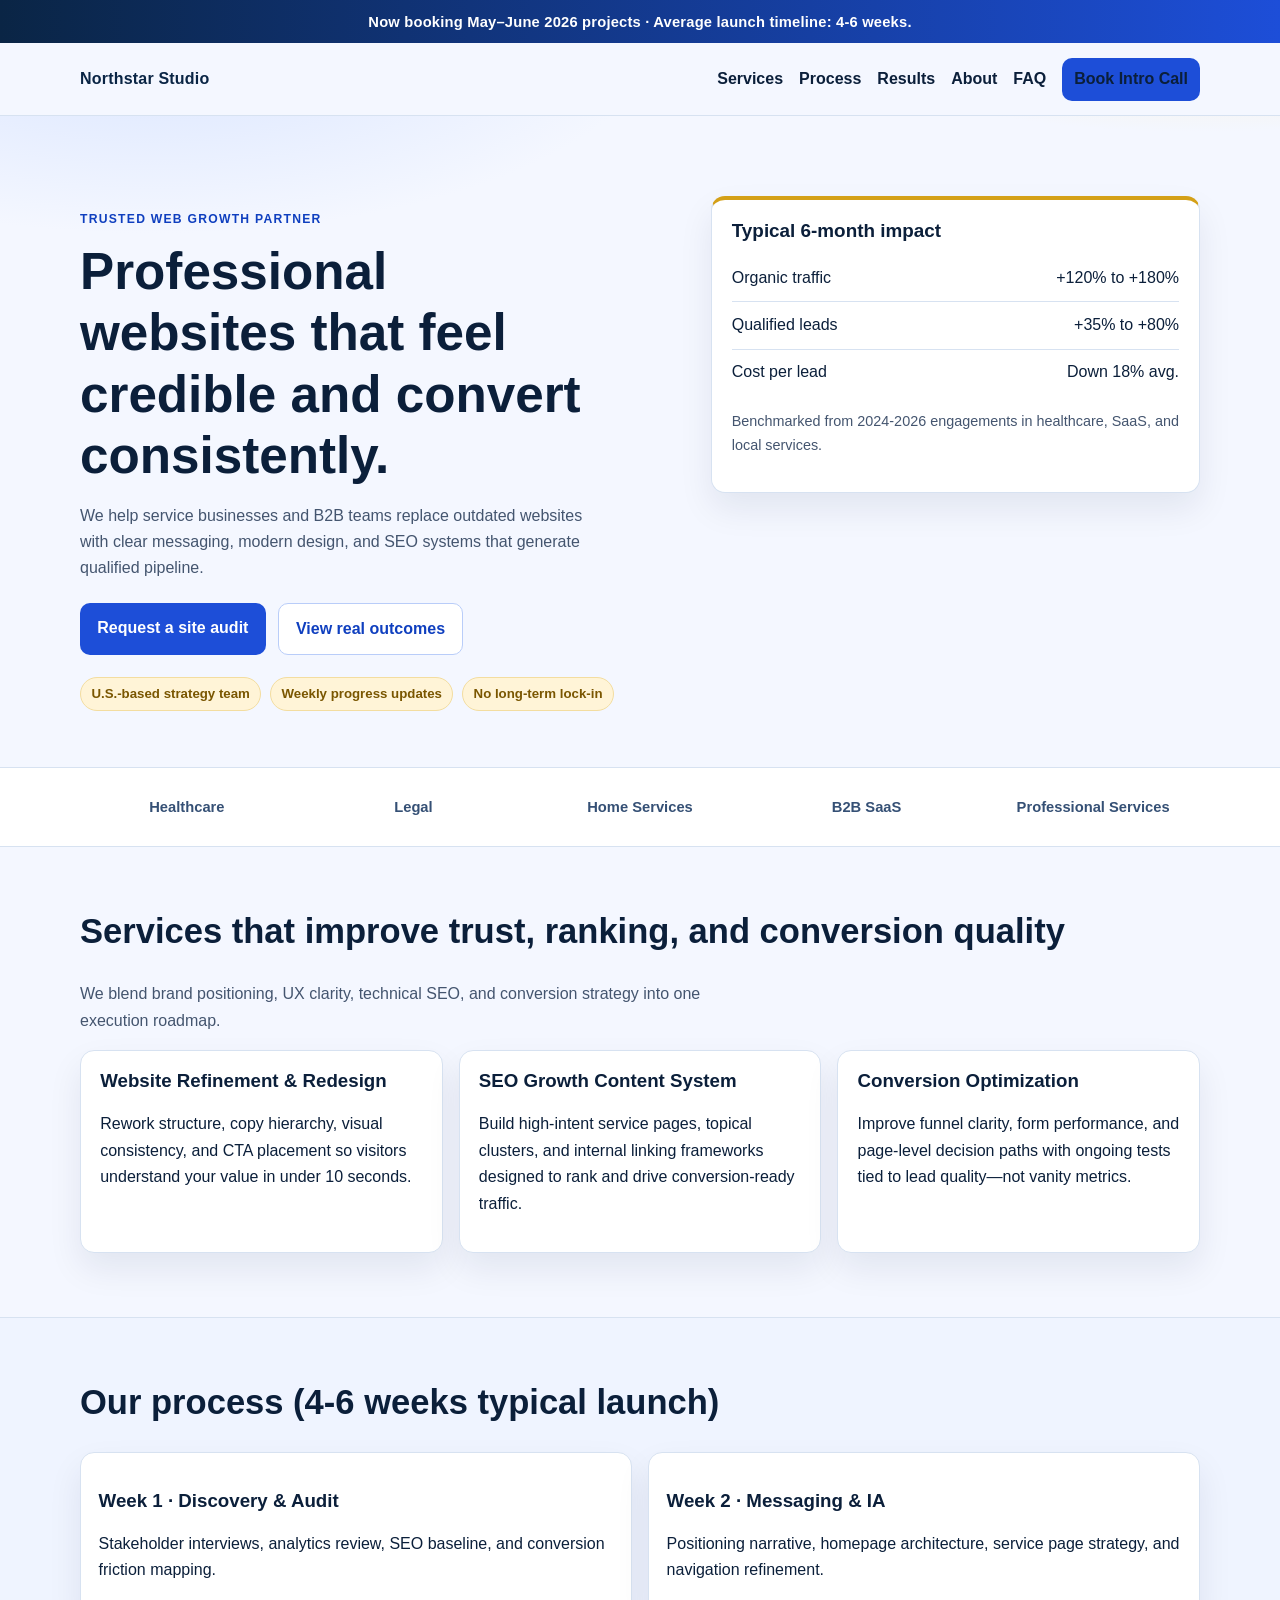
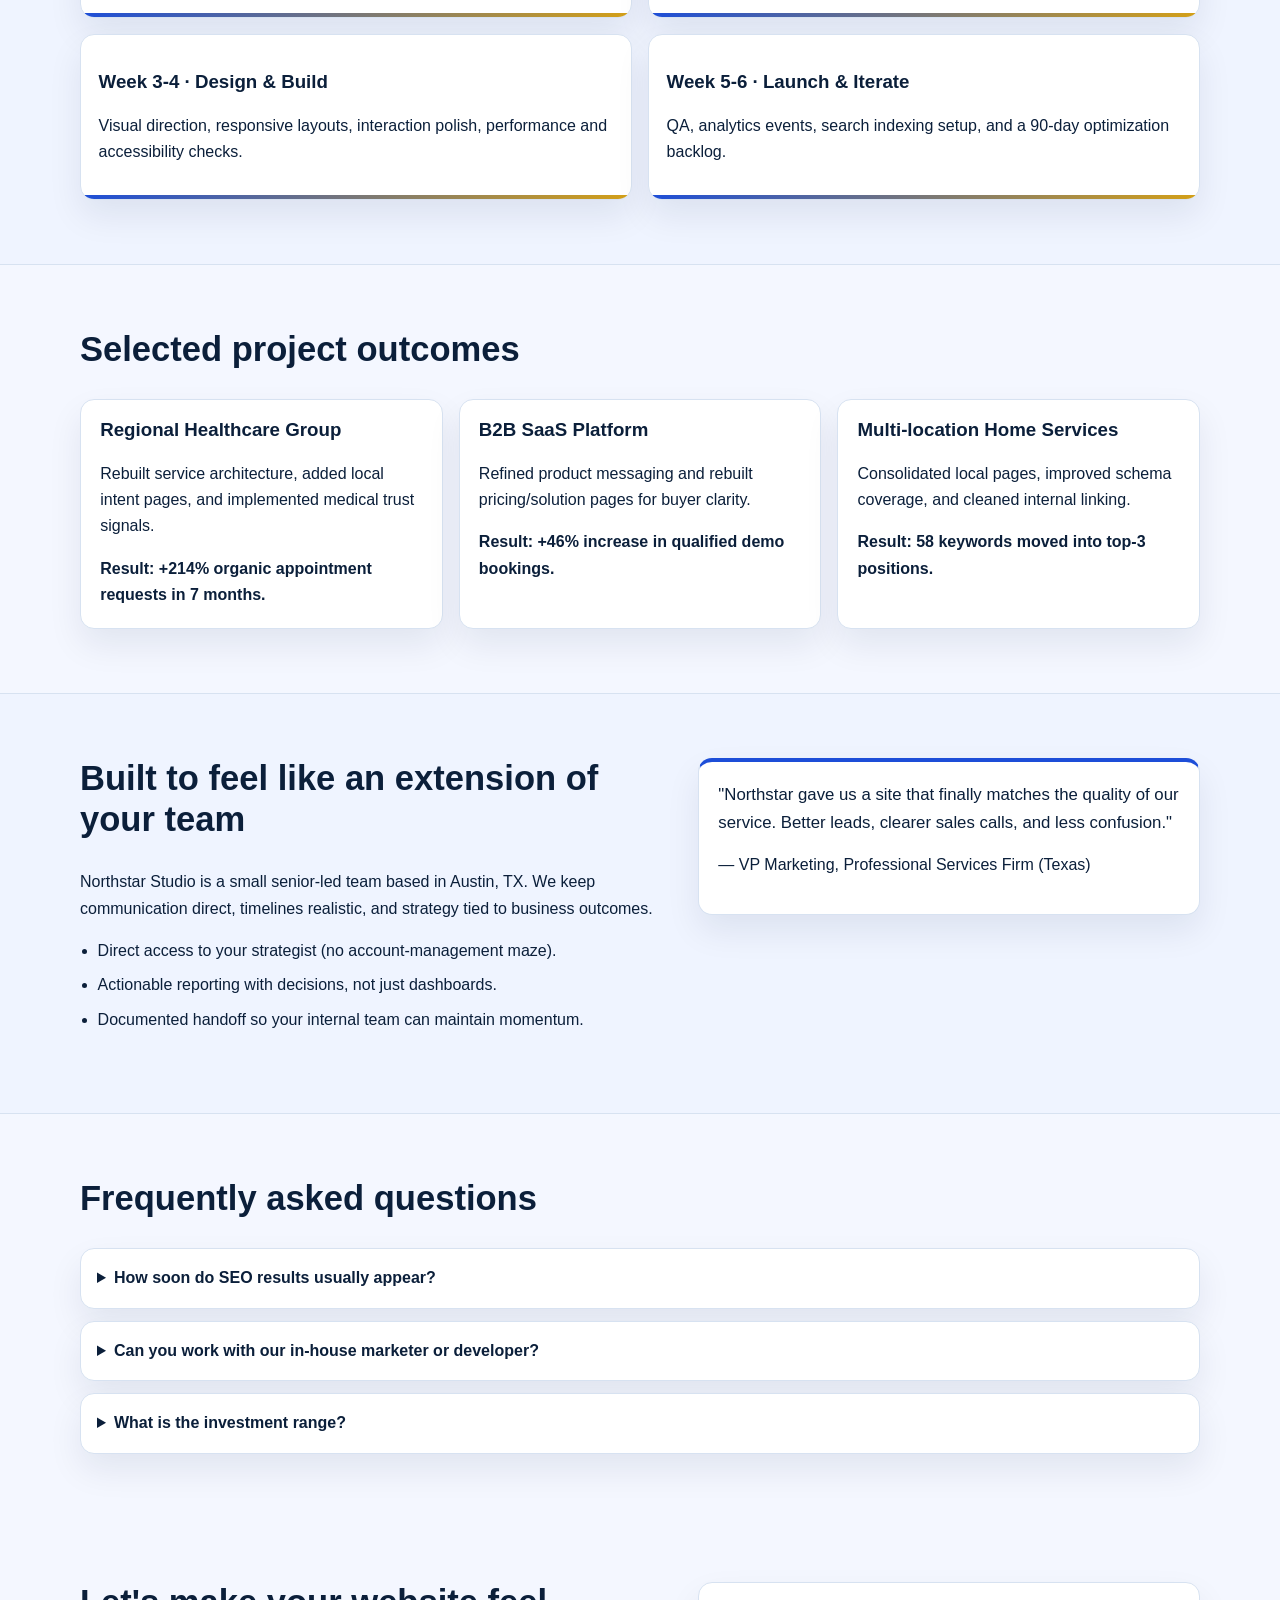
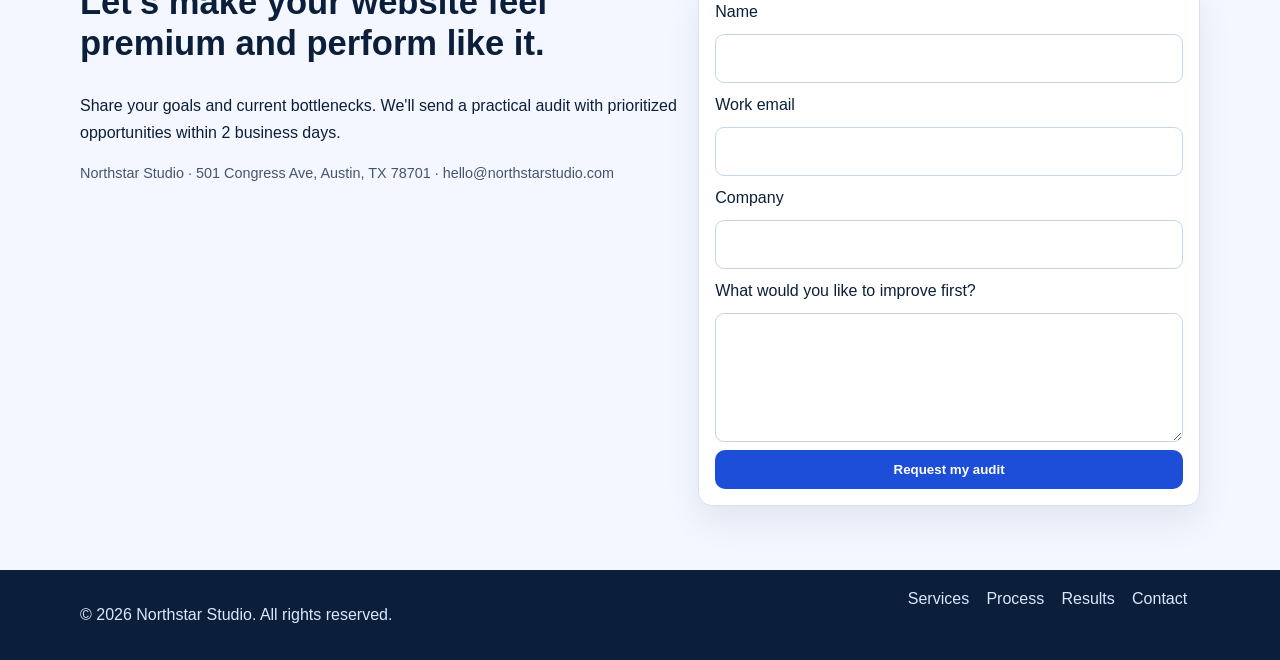
==== commit 51b9f0d8: "Fix mobile menu and site-wide CSS/JS bugs - Fix mobile menu dropdown: add position:relative to nav-w" ====
--- a/index.html
+++ b/index.html
@@ -69,7 +69,15 @@
     <header class="site-header" id="top">
       <div class="container nav-wrap">
         <a class="brand" href="#top" aria-label="Northstar Studio home">Northstar Studio</a>
-        <button class="menu-toggle" aria-expanded="false" aria-controls="primary-nav">Menu</button>
+        <button
+          class="menu-toggle"
+          aria-expanded="false"
+          aria-controls="primary-nav"
+          aria-haspopup="true"
+          aria-label="Toggle navigation menu"
+        >
+          Menu
+        </button>
         <nav id="primary-nav" class="primary-nav" aria-label="Primary navigation">
           <a href="#services">Services</a>
           <a href="#process">Process</a>
@@ -215,7 +223,7 @@
           </div>
           <aside class="testimonial" aria-label="client testimonial" data-reveal>
             <blockquote>
-              “Northstar gave us a site that finally matches the quality of our service. Better leads, clearer sales calls, and less confusion.”
+              "Northstar gave us a site that finally matches the quality of our service. Better leads, clearer sales calls, and less confusion."
             </blockquote>
             <p>— VP Marketing, Professional Services Firm (Texas)</p>
           </aside>
@@ -245,9 +253,9 @@
       <section id="contact" class="section contact">
         <div class="container split">
           <div data-reveal>
-            <h2>Let’s make your website feel premium and perform like it.</h2>
+            <h2>Let's make your website feel premium and perform like it.</h2>
             <p>
-              Share your goals and current bottlenecks. We’ll send a practical audit with prioritized opportunities within 2 business days.
+              Share your goals and current bottlenecks. We'll send a practical audit with prioritized opportunities within 2 business days.
             </p>
             <p class="small">Northstar Studio · 501 Congress Ave, Austin, TX 78701 · hello@northstarstudio.com</p>
           </div>
--- a/styles.css
+++ b/styles.css
@@ -56,7 +56,7 @@
   background: linear-gradient(90deg, var(--brand-navy), var(--brand));
   color: #fff;
   font-size: 0.92rem;
-  font-weight: 650;
+  font-weight: 700;
   letter-spacing: 0.2px;
 }
 
@@ -65,7 +65,7 @@
   top: 0;
   z-index: 25;
   border-bottom: 1px solid var(--line);
-  background: rgba(244, 247, 255, 0.9);
+  background: rgba(244, 247, 255, 0.96);
   backdrop-filter: blur(8px);
 }
 
@@ -74,6 +74,7 @@
   justify-content: space-between;
   align-items: center;
   min-height: 72px;
+  position: relative;
 }
 
 .brand {
@@ -92,7 +93,7 @@
 .primary-nav a {
   text-decoration: none;
   color: var(--text);
-  font-weight: 620;
+  font-weight: 600;
 }
 
 .primary-nav a:not(.btn):hover,
@@ -201,7 +202,7 @@
   padding: 0.32rem 0.65rem;
   border-radius: 999px;
   font-size: 0.83rem;
-  font-weight: 650;
+  font-weight: 700;
 }
 
 .hero-card,
@@ -444,33 +445,70 @@
 
   .logos-row {
     padding: 1rem 0;
+    grid-template-columns: repeat(3, minmax(0, 1fr));
   }
 
   .menu-toggle {
-    display: inline-block;
+    display: inline-flex;
+    align-items: center;
+    gap: 0.4rem;
     border: 1px solid var(--line);
     background: #fff;
     border-radius: 10px;
     padding: 0.45rem 0.7rem;
     font-weight: 700;
+    cursor: pointer;
+    font-size: 0.9rem;
+  }
+
+  .menu-toggle[aria-expanded="true"] {
+    background: var(--surface-alt);
+    border-color: var(--brand);
+    color: var(--brand);
   }
 
   .primary-nav {
     position: absolute;
-    top: 66px;
-    right: 4vw;
+    top: 100%;
+    right: 0;
     background: #fff;
     border: 1px solid var(--line);
     border-radius: 12px;
-    min-width: 210px;
+    min-width: 220px;
     padding: 0.75rem;
     display: none;
     flex-direction: column;
-    align-items: start;
-    box-shadow: var(--shadow);
+    align-items: stretch;
+    box-shadow: 0 20px 40px rgba(7, 25, 58, 0.14);
+    z-index: 200;
   }
 
   .primary-nav.open {
     display: flex;
   }
-}
+
+  .primary-nav a {
+    padding: 0.55rem 0.5rem;
+    border-radius: 8px;
+  }
+
+  .primary-nav a:not(.btn):hover,
+  .primary-nav a:not(.btn):focus-visible {
+    background: var(--surface-alt);
+  }
+
+  .primary-nav .btn {
+    margin-top: 0.25rem;
+    text-align: center;
+  }
+}
+
+@media (max-width: 480px) {
+  .logos-row {
+    grid-template-columns: repeat(2, minmax(0, 1fr));
+  }
+
+  h1 {
+    max-width: 100%;
+  }
+}
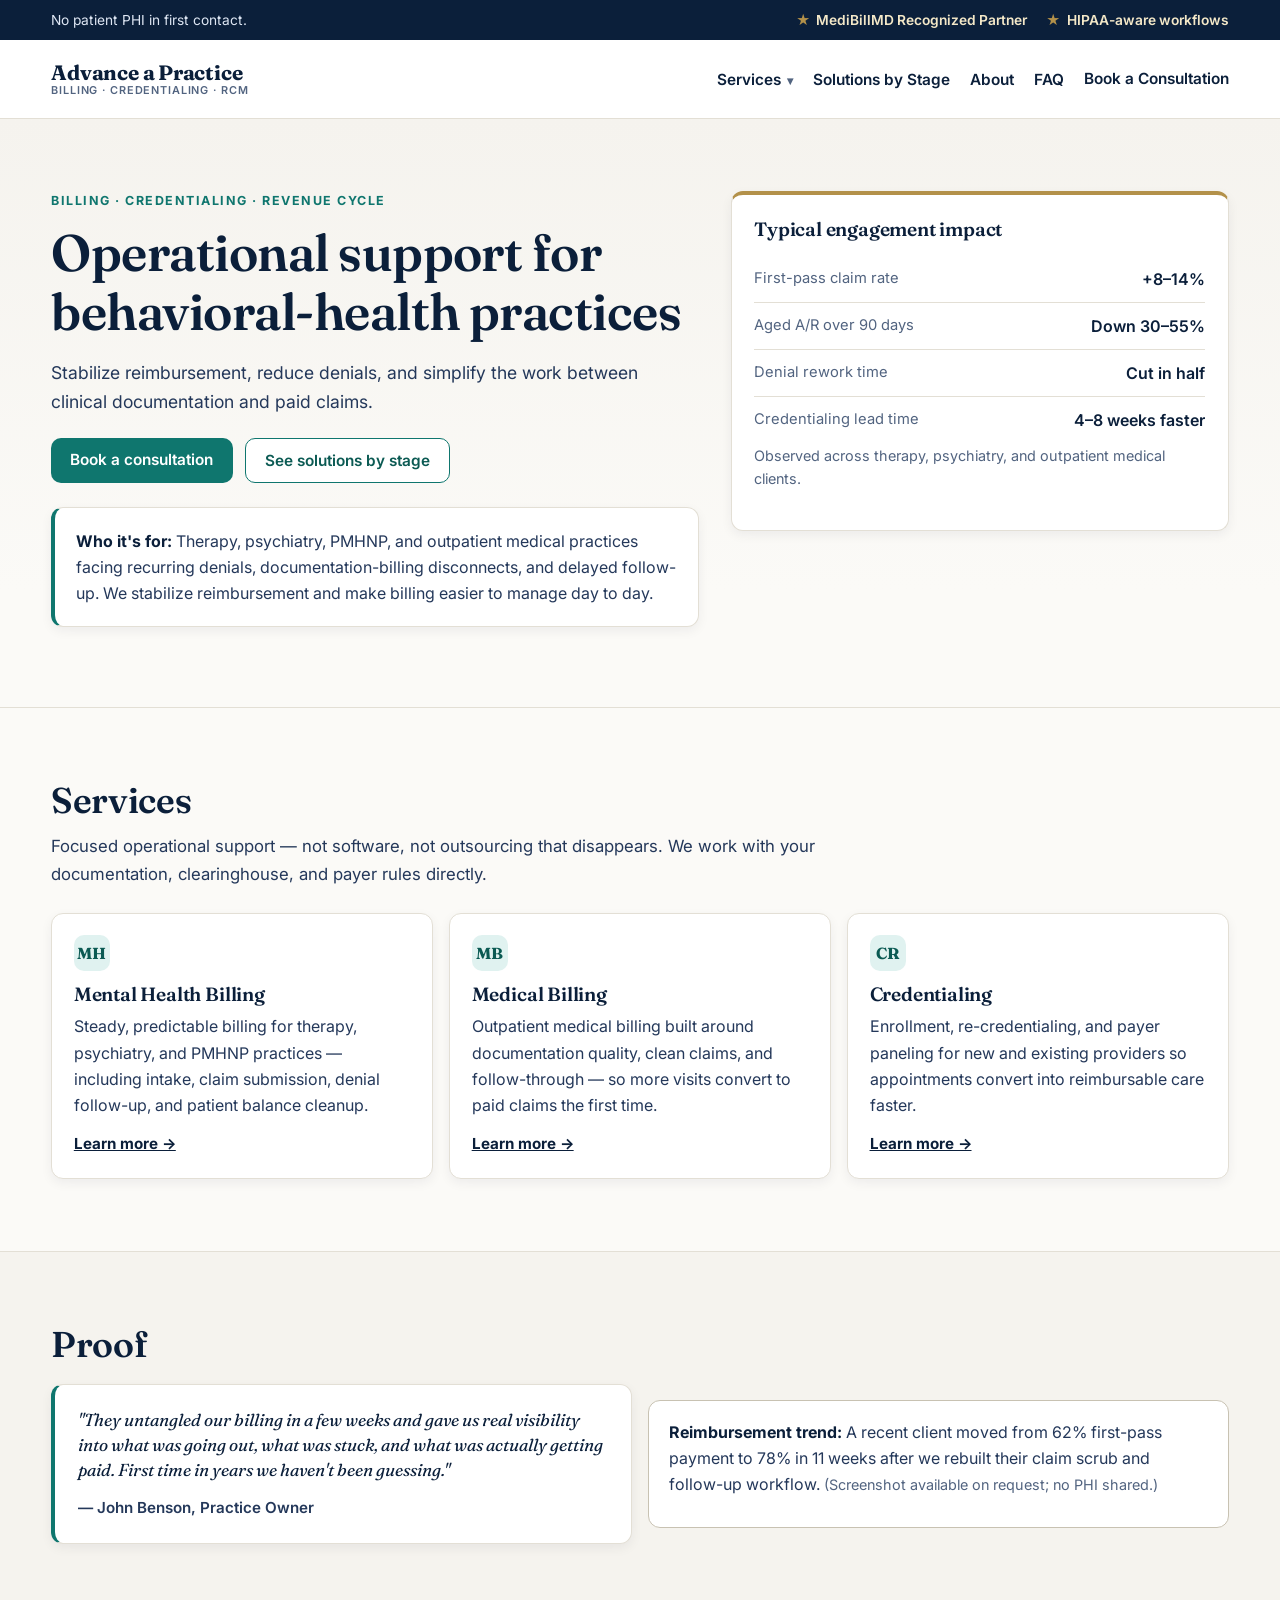
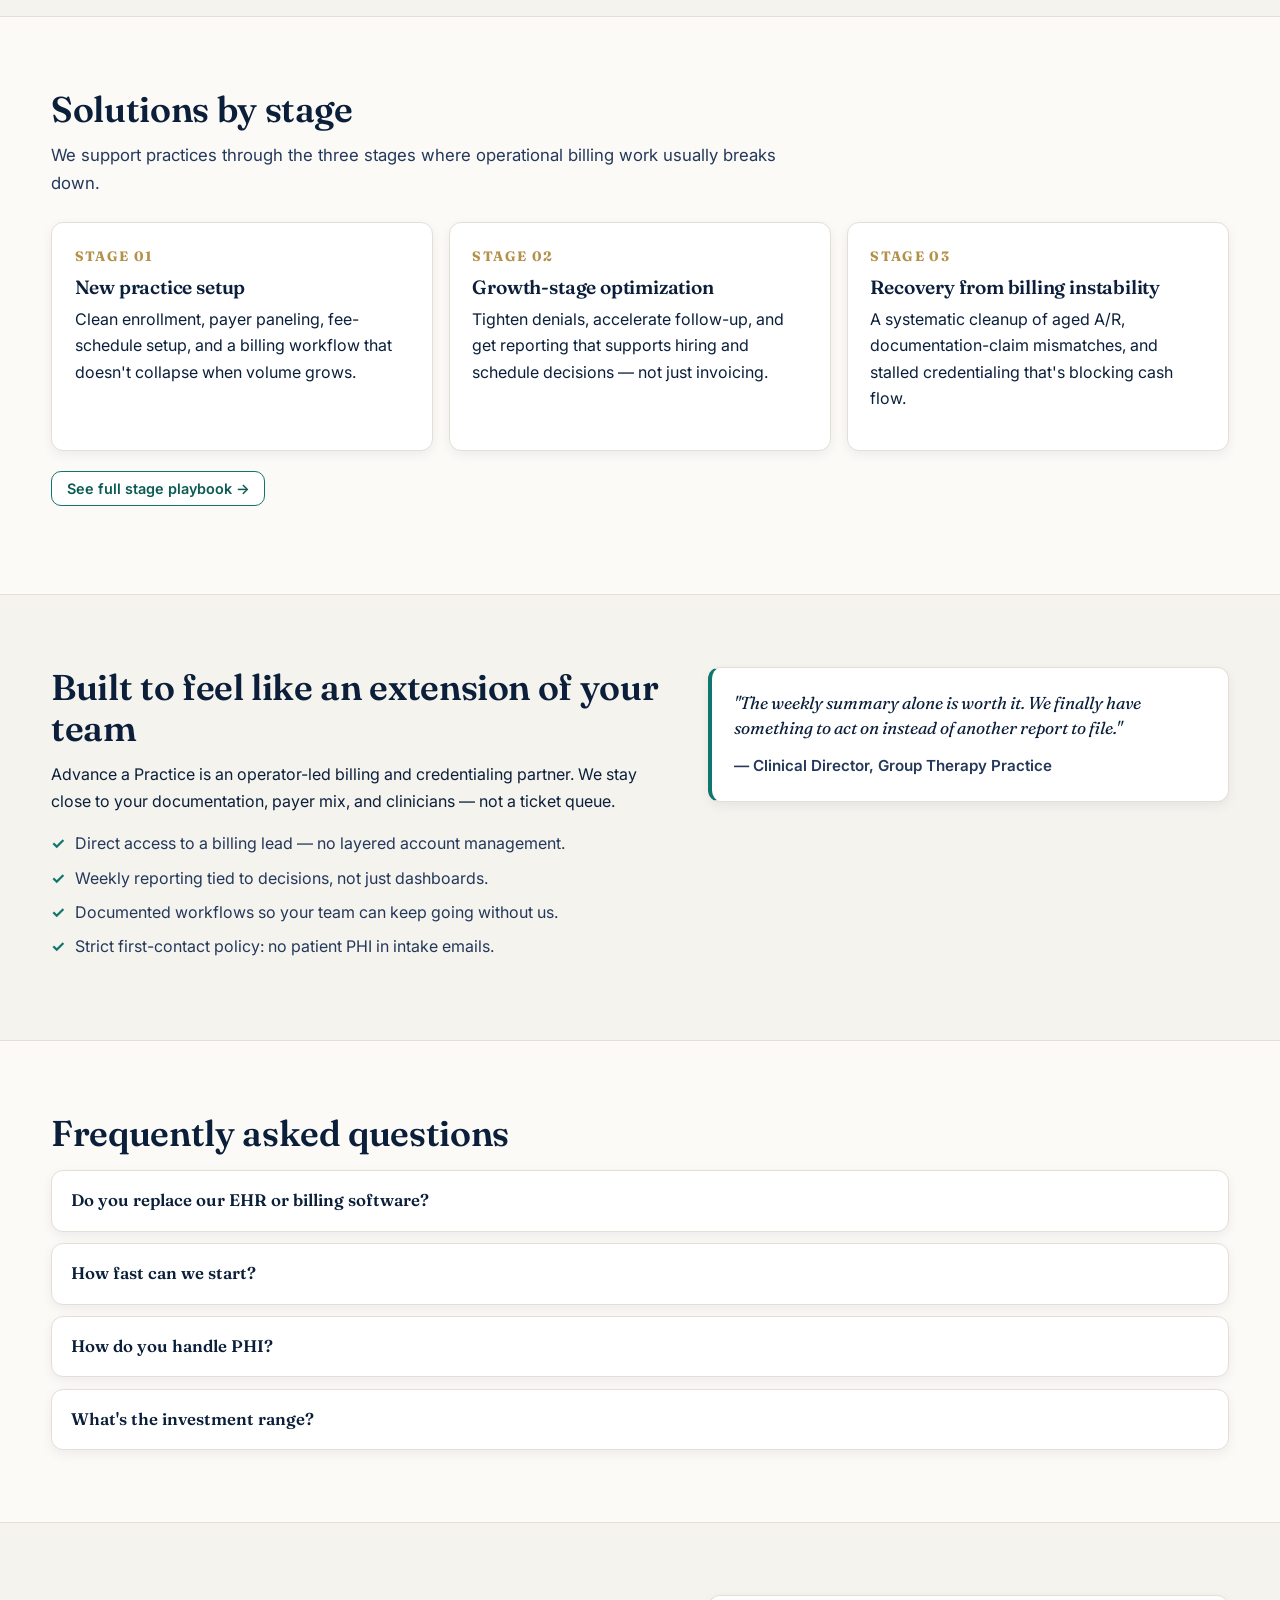
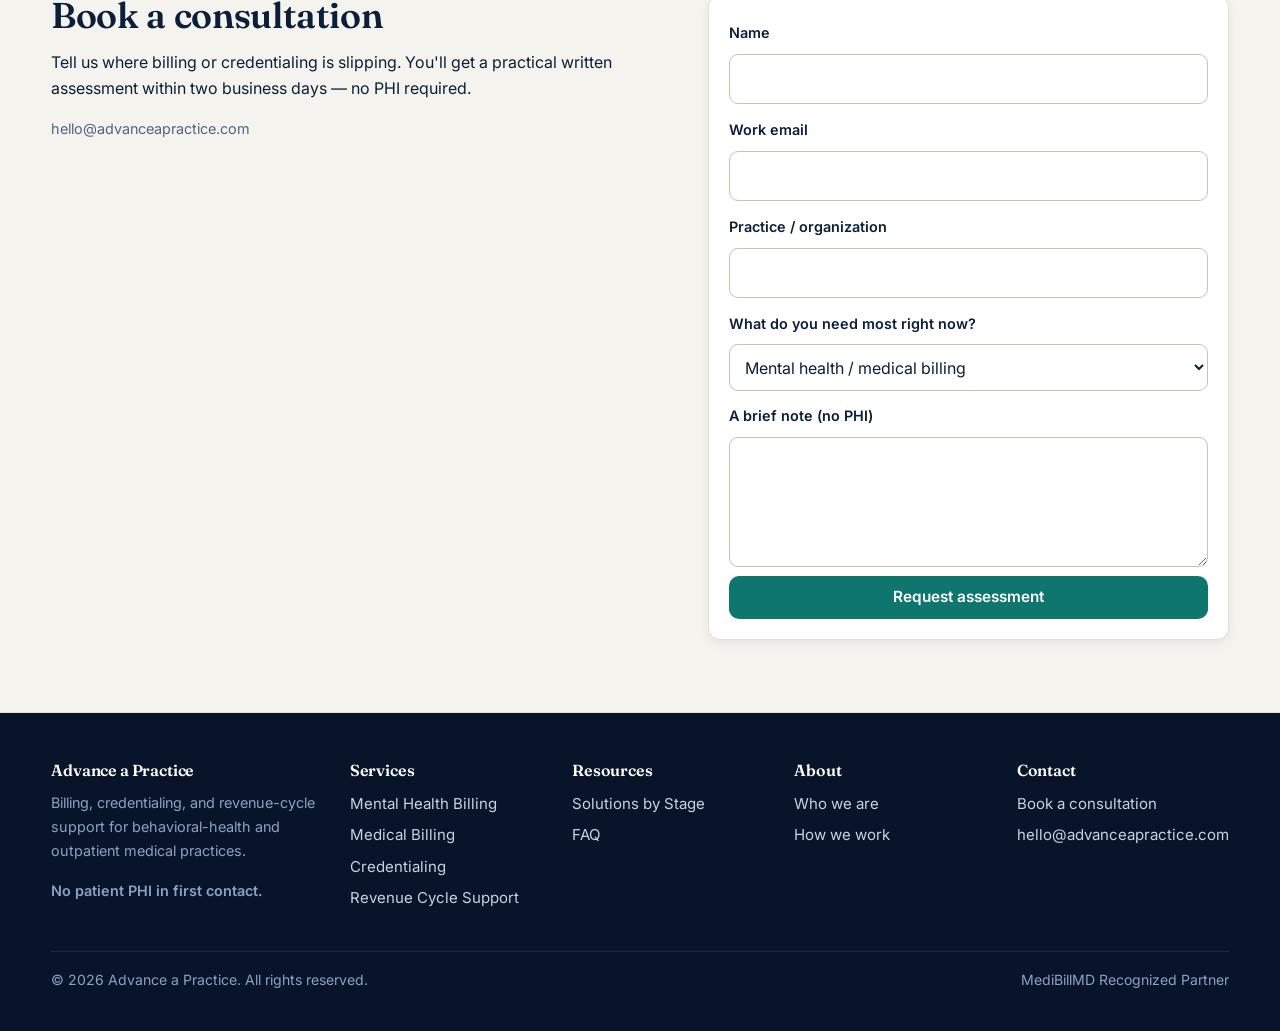
==== commit 8e4b82b5: "Apply premium refinement: advanceapractice content, multi-page site Replace placeholder Northstar St" ====
--- a/index.html
+++ b/index.html
@@ -3,88 +3,72 @@
   <head>
     <meta charset="UTF-8" />
     <meta name="viewport" content="width=device-width, initial-scale=1" />
-    <title>Northstar Studio | Web Design & SEO Growth Partner</title>
-    <meta
-      name="description"
-      content="Northstar Studio builds high-converting websites and SEO content systems for service businesses and B2B teams across the U.S."
-    />
-    <meta
-      name="keywords"
-      content="web design agency, SEO strategy, conversion optimization, brand credibility, website refresh"
-    />
-    <meta name="author" content="Northstar Studio" />
-    <link rel="canonical" href="https://www.northstarstudio.com/" />
+    <title>Advance a Practice | Behavioral-Health Billing & Credentialing</title>
+    <meta name="description" content="Advance a Practice provides steady billing, credentialing, and revenue-cycle support for behavioral-health and outpatient medical practices." />
+    <meta name="keywords" content="behavioral health billing, mental health billing, medical billing, provider credentialing, revenue cycle management, denial reduction, claim follow-up" />
+    <link rel="canonical" href="https://www.advanceapractice.com/" />
 
     <meta property="og:type" content="website" />
-    <meta property="og:title" content="Northstar Studio | Web Design & SEO Growth Partner" />
-    <meta
-      property="og:description"
-      content="Professional website refinement, SEO growth strategy, and conversion-focused content for brands that need better trust and lead quality."
-    />
-    <meta property="og:url" content="https://www.northstarstudio.com/" />
-    <meta property="og:site_name" content="Northstar Studio" />
-
+    <meta property="og:title" content="Advance a Practice | Behavioral-Health Billing & Credentialing" />
+    <meta property="og:description" content="Operational support for behavioral-health practices. Stabilize reimbursement, reduce denials, and simplify the work between documentation and paid claims." />
+    <meta property="og:url" content="https://www.advanceapractice.com/" />
+    <meta property="og:site_name" content="Advance a Practice" />
     <meta name="twitter:card" content="summary_large_image" />
-    <meta name="twitter:title" content="Northstar Studio | Web Design & SEO Growth Partner" />
-    <meta
-      name="twitter:description"
-      content="We help teams modernize websites, increase qualified leads, and build online credibility with measurable SEO improvements."
-    />
 
     <meta name="theme-color" content="#0b1f3a" />
     <link rel="icon" href="favicon.svg" type="image/svg+xml" />
+
+    <link rel="preconnect" href="https://fonts.googleapis.com" />
+    <link rel="preconnect" href="https://fonts.gstatic.com" crossorigin />
+    <link href="https://fonts.googleapis.com/css2?family=Fraunces:ital,wght@0,400;0,600;0,700;1,400&family=Inter:wght@400;500;600;700&display=swap" rel="stylesheet" />
+
     <link rel="stylesheet" href="styles.css" />
 
     <script type="application/ld+json">
       {
         "@context": "https://schema.org",
-        "@type": "ProfessionalService",
-        "name": "Northstar Studio",
-        "url": "https://www.northstarstudio.com",
-        "description": "Northstar Studio provides website strategy, SEO content systems, and conversion optimization for service businesses and B2B brands.",
-        "email": "hello@northstarstudio.com",
-        "telephone": "+1-555-013-0088",
-        "areaServed": "United States",
-        "address": {
-          "@type": "PostalAddress",
-          "streetAddress": "501 Congress Ave",
-          "addressLocality": "Austin",
-          "addressRegion": "TX",
-          "postalCode": "78701",
-          "addressCountry": "US"
-        },
-        "sameAs": [
-          "https://www.linkedin.com/company/northstarstudio",
-          "https://x.com/northstarstudio"
-        ]
+        "@type": "MedicalBusiness",
+        "name": "Advance a Practice",
+        "url": "https://www.advanceapractice.com",
+        "description": "Behavioral-health and outpatient medical billing, credentialing, and revenue-cycle support.",
+        "areaServed": "United States"
       }
     </script>
   </head>
   <body>
     <a class="skip-link" href="#main-content">Skip to content</a>
-    <div class="site-banner" role="status" aria-label="site update">
-      Now booking May–June 2026 projects · Average launch timeline: 4-6 weeks.
+
+    <div class="trust-strip" role="status" aria-label="recognition">
+      <div class="container">
+        <span>No patient PHI in first contact.</span>
+        <div class="badges">
+          <span class="badge">MediBillMD Recognized Partner</span>
+          <span class="badge">HIPAA-aware workflows</span>
+        </div>
+      </div>
     </div>
 
-    <header class="site-header" id="top">
+    <header class="site-header">
       <div class="container nav-wrap">
-        <a class="brand" href="#top" aria-label="Northstar Studio home">Northstar Studio</a>
-        <button
-          class="menu-toggle"
-          aria-expanded="false"
-          aria-controls="primary-nav"
-          aria-haspopup="true"
-          aria-label="Toggle navigation menu"
-        >
-          Menu
-        </button>
-        <nav id="primary-nav" class="primary-nav" aria-label="Primary navigation">
-          <a href="#services">Services</a>
-          <a href="#process">Process</a>
-          <a href="#results">Results</a>
+        <a class="brand" href="/" aria-label="Advance a Practice home">
+          Advance a Practice
+          <small>Billing · Credentialing · RCM</small>
+        </a>
+        <button class="menu-toggle" aria-expanded="false" aria-controls="primary-nav" aria-haspopup="true" aria-label="Toggle navigation menu">Menu</button>
+        <nav id="primary-nav" class="primary-nav" aria-label="Primary">
+          <div class="has-dropdown" data-dropdown>
+            <button type="button" aria-expanded="false" aria-haspopup="true" aria-controls="services-menu">Services</button>
+            <div id="services-menu" class="dropdown-menu" role="menu">
+              <a href="mental-health-billing.html" role="menuitem">Mental Health Billing</a>
+              <a href="medical-billing.html" role="menuitem">Medical Billing</a>
+              <a href="credentialing.html" role="menuitem">Credentialing</a>
+              <a href="solutions-by-stage.html" role="menuitem">Revenue Cycle Support</a>
+            </div>
+          </div>
+          <a href="solutions-by-stage.html">Solutions by Stage</a>
           <a href="#about">About</a>
           <a href="#faq">FAQ</a>
-          <a class="btn btn-sm" href="#contact">Book Intro Call</a>
+          <a class="btn btn-sm" href="#contact">Book a Consultation</a>
         </nav>
       </div>
     </header>
@@ -92,201 +76,210 @@
     <main id="main-content">
       <section class="hero">
         <div class="container hero-grid">
-          <div data-reveal>
-            <p class="eyebrow">Trusted web growth partner</p>
-            <h1>Professional websites that feel credible and convert consistently.</h1>
-            <p class="lead">
-              We help service businesses and B2B teams replace outdated websites with clear messaging,
-              modern design, and SEO systems that generate qualified pipeline.
-            </p>
+          <div>
+            <p class="eyebrow">Billing · Credentialing · Revenue Cycle</p>
+            <h1>Operational support for behavioral-health practices</h1>
+            <p class="lead">Stabilize reimbursement, reduce denials, and simplify the work between clinical documentation and paid claims.</p>
             <div class="hero-cta">
-              <a class="btn" href="#contact">Request a site audit</a>
-              <a class="btn btn-ghost" href="#results">View real outcomes</a>
-            </div>
-            <ul class="trust-chips" aria-label="credibility highlights">
-              <li>U.S.-based strategy team</li>
-              <li>Weekly progress updates</li>
-              <li>No long-term lock-in</li>
-            </ul>
-          </div>
-          <aside class="hero-card" aria-label="performance snapshot" data-reveal>
-            <h2>Typical 6-month impact</h2>
+              <a class="btn" href="#contact">Book a consultation</a>
+              <a class="btn btn-ghost" href="solutions-by-stage.html">See solutions by stage</a>
+            </div>
+            <div class="summary-box">
+              <strong>Who it's for:</strong> Therapy, psychiatry, PMHNP, and outpatient medical practices facing recurring denials, documentation-billing disconnects, and delayed follow-up. We stabilize reimbursement and make billing easier to manage day to day.
+            </div>
+          </div>
+          <aside class="proof-card" aria-label="impact snapshot">
+            <h2>Typical engagement impact</h2>
             <dl>
-              <div><dt>Organic traffic</dt><dd>+120% to +180%</dd></div>
-              <div><dt>Qualified leads</dt><dd>+35% to +80%</dd></div>
-              <div><dt>Cost per lead</dt><dd>Down 18% avg.</dd></div>
+              <div class="row"><dt>First-pass claim rate</dt><dd>+8–14%</dd></div>
+              <div class="row"><dt>Aged A/R over 90 days</dt><dd>Down 30–55%</dd></div>
+              <div class="row"><dt>Denial rework time</dt><dd>Cut in half</dd></div>
+              <div class="row"><dt>Credentialing lead time</dt><dd>4–8 weeks faster</dd></div>
             </dl>
-            <p class="small">Benchmarked from 2024-2026 engagements in healthcare, SaaS, and local services.</p>
+            <p class="small">Observed across therapy, psychiatry, and outpatient medical clients.</p>
           </aside>
         </div>
       </section>
 
-      <section class="logos" aria-label="client industries">
-        <div class="container logos-row" data-reveal>
-          <span>Healthcare</span>
-          <span>Legal</span>
-          <span>Home Services</span>
-          <span>B2B SaaS</span>
-          <span>Professional Services</span>
-        </div>
-      </section>
-
       <section id="services" class="section">
         <div class="container">
-          <h2 data-reveal>Services that improve trust, ranking, and conversion quality</h2>
-          <p class="section-intro" data-reveal>
-            We blend brand positioning, UX clarity, technical SEO, and conversion strategy into one execution roadmap.
-          </p>
-          <div class="cards">
-            <article class="card" data-reveal>
-              <h3>Website Refinement & Redesign</h3>
-              <p>
-                Rework structure, copy hierarchy, visual consistency, and CTA placement so visitors understand your value in under 10 seconds.
-              </p>
-            </article>
-            <article class="card" data-reveal>
-              <h3>SEO Growth Content System</h3>
-              <p>
-                Build high-intent service pages, topical clusters, and internal linking frameworks designed to rank and drive conversion-ready traffic.
-              </p>
-            </article>
-            <article class="card" data-reveal>
-              <h3>Conversion Optimization</h3>
-              <p>
-                Improve funnel clarity, form performance, and page-level decision paths with ongoing tests tied to lead quality—not vanity metrics.
-              </p>
-            </article>
-          </div>
-        </div>
-      </section>
-
-      <section id="process" class="section section-alt">
-        <div class="container">
-          <h2 data-reveal>Our process (4-6 weeks typical launch)</h2>
-          <div class="timeline">
-            <article data-reveal>
-              <h3>Week 1 · Discovery & Audit</h3>
-              <p>Stakeholder interviews, analytics review, SEO baseline, and conversion friction mapping.</p>
-            </article>
-            <article data-reveal>
-              <h3>Week 2 · Messaging & IA</h3>
-              <p>Positioning narrative, homepage architecture, service page strategy, and navigation refinement.</p>
-            </article>
-            <article data-reveal>
-              <h3>Week 3-4 · Design & Build</h3>
-              <p>Visual direction, responsive layouts, interaction polish, performance and accessibility checks.</p>
-            </article>
-            <article data-reveal>
-              <h3>Week 5-6 · Launch & Iterate</h3>
-              <p>QA, analytics events, search indexing setup, and a 90-day optimization backlog.</p>
-            </article>
-          </div>
-        </div>
-      </section>
-
-      <section id="results" class="section">
-        <div class="container">
-          <h2 data-reveal>Selected project outcomes</h2>
-          <div class="stats-grid">
-            <article data-reveal>
-              <h3>Regional Healthcare Group</h3>
-              <p>Rebuilt service architecture, added local intent pages, and implemented medical trust signals.</p>
-              <strong>Result: +214% organic appointment requests in 7 months.</strong>
-            </article>
-            <article data-reveal>
-              <h3>B2B SaaS Platform</h3>
-              <p>Refined product messaging and rebuilt pricing/solution pages for buyer clarity.</p>
-              <strong>Result: +46% increase in qualified demo bookings.</strong>
-            </article>
-            <article data-reveal>
-              <h3>Multi-location Home Services</h3>
-              <p>Consolidated local pages, improved schema coverage, and cleaned internal linking.</p>
-              <strong>Result: 58 keywords moved into top-3 positions.</strong>
-            </article>
-          </div>
+          <h2>Services</h2>
+          <p class="section-intro">Focused operational support — not software, not outsourcing that disappears. We work with your documentation, clearinghouse, and payer rules directly.</p>
+          <div class="cards-3">
+            <article class="card">
+              <div class="card-icon">MH</div>
+              <h3>Mental Health Billing</h3>
+              <p>Steady, predictable billing for therapy, psychiatry, and PMHNP practices — including intake, claim submission, denial follow-up, and patient balance cleanup.</p>
+              <a href="mental-health-billing.html" class="metric">Learn more →</a>
+            </article>
+            <article class="card">
+              <div class="card-icon">MB</div>
+              <h3>Medical Billing</h3>
+              <p>Outpatient medical billing built around documentation quality, clean claims, and follow-through — so more visits convert to paid claims the first time.</p>
+              <a href="medical-billing.html" class="metric">Learn more →</a>
+            </article>
+            <article class="card">
+              <div class="card-icon">CR</div>
+              <h3>Credentialing</h3>
+              <p>Enrollment, re-credentialing, and payer paneling for new and existing providers so appointments convert into reimbursable care faster.</p>
+              <a href="credentialing.html" class="metric">Learn more →</a>
+            </article>
+          </div>
+        </div>
+      </section>
+
+      <section class="section section-alt">
+        <div class="container">
+          <h2>Proof</h2>
+          <div class="cards-2">
+            <div class="testimonial">
+              <blockquote>"They untangled our billing in a few weeks and gave us real visibility into what was going out, what was stuck, and what was actually getting paid. First time in years we haven't been guessing."</blockquote>
+              <cite>— John Benson, Practice Owner</cite>
+            </div>
+            <div class="callout">
+              <strong>Reimbursement trend:</strong> A recent client moved from 62% first-pass payment to 78% in 11 weeks after we rebuilt their claim scrub and follow-up workflow. <span class="small">(Screenshot available on request; no PHI shared.)</span>
+            </div>
+          </div>
+        </div>
+      </section>
+
+      <section class="section">
+        <div class="container">
+          <h2>Solutions by stage</h2>
+          <p class="section-intro">We support practices through the three stages where operational billing work usually breaks down.</p>
+          <div class="stage-list">
+            <article>
+              <p class="stage-num">Stage 01</p>
+              <h3>New practice setup</h3>
+              <p>Clean enrollment, payer paneling, fee-schedule setup, and a billing workflow that doesn't collapse when volume grows.</p>
+            </article>
+            <article>
+              <p class="stage-num">Stage 02</p>
+              <h3>Growth-stage optimization</h3>
+              <p>Tighten denials, accelerate follow-up, and get reporting that supports hiring and schedule decisions — not just invoicing.</p>
+            </article>
+            <article>
+              <p class="stage-num">Stage 03</p>
+              <h3>Recovery from billing instability</h3>
+              <p>A systematic cleanup of aged A/R, documentation-claim mismatches, and stalled credentialing that's blocking cash flow.</p>
+            </article>
+          </div>
+          <p style="margin-top:1.25rem;"><a href="solutions-by-stage.html" class="btn btn-ghost btn-sm">See full stage playbook →</a></p>
         </div>
       </section>
 
       <section id="about" class="section section-alt">
         <div class="container split">
-          <div data-reveal>
+          <div>
             <h2>Built to feel like an extension of your team</h2>
-            <p>
-              Northstar Studio is a small senior-led team based in Austin, TX. We keep communication direct,
-              timelines realistic, and strategy tied to business outcomes.
-            </p>
+            <p>Advance a Practice is an operator-led billing and credentialing partner. We stay close to your documentation, payer mix, and clinicians — not a ticket queue.</p>
             <ul class="checklist">
-              <li>Direct access to your strategist (no account-management maze).</li>
-              <li>Actionable reporting with decisions, not just dashboards.</li>
-              <li>Documented handoff so your internal team can maintain momentum.</li>
+              <li>Direct access to a billing lead — no layered account management.</li>
+              <li>Weekly reporting tied to decisions, not just dashboards.</li>
+              <li>Documented workflows so your team can keep going without us.</li>
+              <li>Strict first-contact policy: no patient PHI in intake emails.</li>
             </ul>
           </div>
-          <aside class="testimonial" aria-label="client testimonial" data-reveal>
-            <blockquote>
-              "Northstar gave us a site that finally matches the quality of our service. Better leads, clearer sales calls, and less confusion."
-            </blockquote>
-            <p>— VP Marketing, Professional Services Firm (Texas)</p>
+          <aside class="testimonial">
+            <blockquote>"The weekly summary alone is worth it. We finally have something to act on instead of another report to file."</blockquote>
+            <cite>— Clinical Director, Group Therapy Practice</cite>
           </aside>
         </div>
       </section>
 
       <section id="faq" class="section">
         <div class="container">
-          <h2 data-reveal>Frequently asked questions</h2>
+          <h2>Frequently asked questions</h2>
           <div class="faq-list">
-            <details data-reveal>
-              <summary>How soon do SEO results usually appear?</summary>
-              <p>Most clients see early movement within 4-8 weeks, then stronger gains around months 3-6 as content and internal authority compound.</p>
-            </details>
-            <details data-reveal>
-              <summary>Can you work with our in-house marketer or developer?</summary>
-              <p>Yes. We typically collaborate with internal teams and can lead strategy while your team handles day-to-day implementation.</p>
-            </details>
-            <details data-reveal>
-              <summary>What is the investment range?</summary>
-              <p>Most engagements fall between $8k-$35k depending on scope, timeline, and whether you need ongoing monthly optimization.</p>
-            </details>
-          </div>
-        </div>
-      </section>
-
-      <section id="contact" class="section contact">
+            <details>
+              <summary>Do you replace our EHR or billing software?</summary>
+              <p>No. We work inside what you already use — SimplePractice, TherapyNotes, AdvancedMD, Kareo, and similar. We change how the work flows, not the tools you pay for.</p>
+            </details>
+            <details>
+              <summary>How fast can we start?</summary>
+              <p>Most engagements begin within 1–2 weeks after a discovery call. Credentialing timelines depend on payer response, but our prep work typically shortens the clock by 4–8 weeks.</p>
+            </details>
+            <details>
+              <summary>How do you handle PHI?</summary>
+              <p>No patient PHI is shared in the first contact or on this site. Once a BAA is in place, we operate inside your systems under your access controls.</p>
+            </details>
+            <details>
+              <summary>What's the investment range?</summary>
+              <p>Engagements are scoped to provider count, payer mix, and backlog depth. We share a written scope with ranges before anything starts.</p>
+            </details>
+          </div>
+        </div>
+      </section>
+
+      <section id="contact" class="section section-alt">
         <div class="container split">
-          <div data-reveal>
-            <h2>Let's make your website feel premium and perform like it.</h2>
-            <p>
-              Share your goals and current bottlenecks. We'll send a practical audit with prioritized opportunities within 2 business days.
-            </p>
-            <p class="small">Northstar Studio · 501 Congress Ave, Austin, TX 78701 · hello@northstarstudio.com</p>
-          </div>
-          <form class="contact-form" action="#" method="post" aria-label="contact form" data-reveal>
+          <div>
+            <h2>Book a consultation</h2>
+            <p>Tell us where billing or credentialing is slipping. You'll get a practical written assessment within two business days — no PHI required.</p>
+            <p class="small">hello@advanceapractice.com</p>
+          </div>
+          <form class="contact-form" action="#" method="post" aria-label="contact form">
             <label for="name">Name</label>
             <input id="name" name="name" type="text" autocomplete="name" required />
 
             <label for="email">Work email</label>
             <input id="email" name="email" type="email" autocomplete="email" required />
 
-            <label for="company">Company</label>
-            <input id="company" name="company" type="text" autocomplete="organization" />
-
-            <label for="message">What would you like to improve first?</label>
+            <label for="practice">Practice / organization</label>
+            <input id="practice" name="practice" type="text" autocomplete="organization" />
+
+            <label for="need">What do you need most right now?</label>
+            <select id="need" name="need">
+              <option value="billing">Mental health / medical billing</option>
+              <option value="credentialing">Credentialing</option>
+              <option value="rcm">Revenue cycle cleanup</option>
+              <option value="other">Something else</option>
+            </select>
+
+            <label for="message">A brief note (no PHI)</label>
             <textarea id="message" name="message" rows="4" required></textarea>
 
-            <button class="btn" type="submit">Request my audit</button>
+            <button class="btn" type="submit">Request assessment</button>
           </form>
         </div>
       </section>
     </main>
 
     <footer class="site-footer">
-      <div class="container footer-grid">
-        <p>© <span id="year"></span> Northstar Studio. All rights reserved.</p>
-        <nav aria-label="Footer navigation">
-          <a href="#services">Services</a>
-          <a href="#process">Process</a>
-          <a href="#results">Results</a>
-          <a href="#contact">Contact</a>
-        </nav>
+      <div class="container">
+        <div class="footer-grid">
+          <div class="footer-brand">
+            <h4>Advance a Practice</h4>
+            <p>Billing, credentialing, and revenue-cycle support for behavioral-health and outpatient medical practices.</p>
+            <p class="footer-trust">No patient PHI in first contact.</p>
+          </div>
+          <div>
+            <h4>Services</h4>
+            <a href="mental-health-billing.html">Mental Health Billing</a>
+            <a href="medical-billing.html">Medical Billing</a>
+            <a href="credentialing.html">Credentialing</a>
+            <a href="solutions-by-stage.html">Revenue Cycle Support</a>
+          </div>
+          <div>
+            <h4>Resources</h4>
+            <a href="solutions-by-stage.html">Solutions by Stage</a>
+            <a href="#faq">FAQ</a>
+          </div>
+          <div>
+            <h4>About</h4>
+            <a href="#about">Who we are</a>
+            <a href="#about">How we work</a>
+          </div>
+          <div>
+            <h4>Contact</h4>
+            <a href="#contact">Book a consultation</a>
+            <a href="mailto:hello@advanceapractice.com">hello@advanceapractice.com</a>
+          </div>
+        </div>
+        <div class="footer-bottom">
+          <p>© <span id="year"></span> Advance a Practice. All rights reserved.</p>
+          <p>MediBillMD Recognized Partner</p>
+        </div>
       </div>
     </footer>
 
--- a/styles.css
+++ b/styles.css
@@ -1,238 +1,332 @@
 :root {
-  --bg: #f4f7ff;
+  --bg: #fbfaf7;
   --surface: #ffffff;
-  --surface-alt: #eff4ff;
+  --surface-alt: #f5f3ee;
   --text: #0b1f3a;
-  --muted: #44556f;
-  --line: #d7e2f1;
-  --brand: #1d4ed8;
-  --brand-dark: #0f3fbf;
-  --brand-navy: #0a2545;
-  --gold: #d4a017;
-  --gold-soft: #fff4d7;
-  --radius: 14px;
-  --shadow: 0 16px 34px rgba(7, 25, 58, 0.08);
-}
-
-* {
-  box-sizing: border-box;
-}
-
-html {
-  scroll-behavior: smooth;
-}
+  --text-soft: #24385a;
+  --muted: #526480;
+  --line: #e3dfd5;
+  --line-strong: #c8c2b2;
+  --brand: #0f766e;
+  --brand-dark: #0b5a53;
+  --brand-soft: #e0f2f0;
+  --navy: #0b1f3a;
+  --navy-dark: #071429;
+  --accent: #b3914a;
+  --radius: 12px;
+  --shadow: 0 4px 12px rgba(7, 25, 58, 0.06);
+  --heading-font: "Fraunces", Georgia, Cambria, "Times New Roman", Times, serif;
+  --body-font: "Inter", -apple-system, BlinkMacSystemFont, "Segoe UI", Roboto, Helvetica, Arial, sans-serif;
+}
+
+* { box-sizing: border-box; }
+
+html { scroll-behavior: auto; }
 
 body {
   margin: 0;
-  font-family: Inter, "Segoe UI", Roboto, Helvetica, Arial, sans-serif;
+  font-family: var(--body-font);
   color: var(--text);
   background: var(--bg);
   line-height: 1.65;
-}
+  -webkit-font-smoothing: antialiased;
+  -moz-osx-font-smoothing: grayscale;
+}
+
+h1, h2, h3, h4 {
+  font-family: var(--heading-font);
+  color: var(--navy);
+  line-height: 1.15;
+  letter-spacing: -0.01em;
+  font-weight: 600;
+}
+
+h1 {
+  margin: 0.5rem 0 1rem;
+  font-size: clamp(2rem, 4.2vw, 3.2rem);
+}
+
+h2 {
+  font-size: clamp(1.55rem, 2.8vw, 2.25rem);
+  margin-top: 0;
+  margin-bottom: 0.75rem;
+}
+
+h3 {
+  font-size: 1.2rem;
+  margin-top: 0;
+  margin-bottom: 0.5rem;
+}
+
+p { margin: 0 0 1rem; }
+
+a { color: var(--brand); }
+a:hover, a:focus-visible { color: var(--brand-dark); }
 
 .skip-link {
   position: absolute;
   top: -48px;
   left: 0;
-  background: var(--brand);
+  background: var(--navy);
   color: #fff;
   padding: 0.65rem 1rem;
   z-index: 1000;
   border-radius: 0 0 8px 0;
-}
-
-.skip-link:focus {
-  top: 0;
-}
+  text-decoration: none;
+}
+
+.skip-link:focus { top: 0; }
 
 .container {
-  width: min(1120px, 92vw);
+  width: min(1180px, 92vw);
   margin-inline: auto;
 }
 
-.site-banner {
-  text-align: center;
-  padding: 0.6rem 1rem;
-  background: linear-gradient(90deg, var(--brand-navy), var(--brand));
-  color: #fff;
-  font-size: 0.92rem;
-  font-weight: 700;
-  letter-spacing: 0.2px;
-}
-
+/* -------- Trust strip -------- */
+.trust-strip {
+  background: var(--navy);
+  color: #dfe7f4;
+  font-size: 0.86rem;
+}
+
+.trust-strip .container {
+  display: flex;
+  flex-wrap: wrap;
+  justify-content: space-between;
+  align-items: center;
+  gap: 0.75rem;
+  padding: 0.55rem 0;
+}
+
+.trust-strip .badges {
+  display: flex;
+  gap: 1.2rem;
+  flex-wrap: wrap;
+  align-items: center;
+}
+
+.trust-strip .badge {
+  display: inline-flex;
+  align-items: center;
+  gap: 0.4rem;
+  font-weight: 600;
+  color: #f4e8c8;
+}
+
+.trust-strip .badge::before {
+  content: "★";
+  color: var(--accent);
+}
+
+/* -------- Header -------- */
 .site-header {
-  position: sticky;
-  top: 0;
-  z-index: 25;
+  background: #fff;
   border-bottom: 1px solid var(--line);
-  background: rgba(244, 247, 255, 0.96);
-  backdrop-filter: blur(8px);
+  position: relative;
+  z-index: 30;
 }
 
 .nav-wrap {
   display: flex;
   justify-content: space-between;
   align-items: center;
-  min-height: 72px;
+  min-height: 78px;
   position: relative;
+  gap: 1rem;
 }
 
 .brand {
   text-decoration: none;
-  color: var(--brand-navy);
-  font-weight: 800;
-  letter-spacing: 0.2px;
+  color: var(--navy);
+  font-family: var(--heading-font);
+  font-weight: 700;
+  font-size: 1.3rem;
+  letter-spacing: -0.01em;
+  line-height: 1.1;
+}
+
+.brand small {
+  display: block;
+  font-family: var(--body-font);
+  font-size: 0.68rem;
+  font-weight: 600;
+  color: var(--muted);
+  letter-spacing: 0.08em;
+  text-transform: uppercase;
 }
 
 .primary-nav {
   display: flex;
   align-items: center;
-  gap: 1rem;
-}
-
-.primary-nav a {
+  gap: 1.25rem;
+}
+
+.primary-nav > a,
+.primary-nav > .has-dropdown > button {
   text-decoration: none;
   color: var(--text);
   font-weight: 600;
-}
-
-.primary-nav a:not(.btn):hover,
-.primary-nav a:not(.btn):focus-visible {
+  font-size: 0.96rem;
+  background: transparent;
+  border: 0;
+  padding: 0.3rem 0;
+  cursor: pointer;
+  font-family: inherit;
+}
+
+.primary-nav > a:hover,
+.primary-nav > a:focus-visible,
+.primary-nav > .has-dropdown > button:hover,
+.primary-nav > .has-dropdown > button:focus-visible {
   color: var(--brand);
 }
 
-.menu-toggle {
+.has-dropdown { position: relative; }
+
+.has-dropdown > button::after {
+  content: " ▾";
+  font-size: 0.75rem;
+  margin-left: 0.15rem;
+  color: var(--muted);
+}
+
+.dropdown-menu {
+  position: absolute;
+  top: calc(100% + 8px);
+  left: 0;
+  min-width: 260px;
+  background: #fff;
+  border: 1px solid var(--line);
+  border-radius: 10px;
+  padding: 0.4rem;
+  box-shadow: 0 12px 28px rgba(7, 25, 58, 0.12);
   display: none;
-}
-
-.hero {
-  padding: 5rem 0 3.5rem;
-  background:
-    radial-gradient(880px 360px at 12% -14%, #d8e4ff 0%, transparent 58%),
-    radial-gradient(900px 320px at 94% -25%, #f8e9ba 0%, transparent 56%);
-}
-
-.hero-grid {
-  display: grid;
-  grid-template-columns: 1.25fr 1fr;
-  gap: 1.2rem;
-  align-items: start;
-}
-
-.eyebrow {
-  text-transform: uppercase;
-  letter-spacing: 1.25px;
-  font-size: 0.76rem;
-  color: var(--brand-dark);
-  font-weight: 700;
-}
-
-h1,
-h2,
-h3 {
-  line-height: 1.2;
-}
-
-h1 {
-  margin: 0.5rem 0 1rem;
-  font-size: clamp(2rem, 4vw, 3.3rem);
-  max-width: 18ch;
-}
-
-h2 {
-  font-size: clamp(1.5rem, 2.7vw, 2.3rem);
-  margin-top: 0;
-}
-
-.lead {
-  color: var(--muted);
-  max-width: 60ch;
-}
-
-.hero-cta {
-  display: flex;
-  flex-wrap: wrap;
-  gap: 0.75rem;
-  margin: 1.35rem 0;
-}
-
+  z-index: 40;
+}
+
+.has-dropdown.open .dropdown-menu { display: block; }
+
+.dropdown-menu a {
+  display: block;
+  padding: 0.55rem 0.75rem;
+  border-radius: 7px;
+  text-decoration: none;
+  color: var(--text);
+  font-weight: 600;
+  font-size: 0.94rem;
+}
+
+.dropdown-menu a:hover,
+.dropdown-menu a:focus-visible {
+  background: var(--surface-alt);
+  color: var(--navy);
+}
+
+.menu-toggle { display: none; }
+
+/* -------- Buttons -------- */
 .btn {
   border: 0;
   text-decoration: none;
   display: inline-block;
   background: var(--brand);
   color: #fff;
-  font-weight: 700;
+  font-weight: 600;
+  font-family: inherit;
   border-radius: 10px;
-  padding: 0.74rem 1.08rem;
+  padding: 0.78rem 1.2rem;
   cursor: pointer;
-  transition: transform 0.2s ease, background 0.2s ease, box-shadow 0.2s ease;
+  font-size: 0.96rem;
+  line-height: 1.2;
 }
 
 .btn:hover,
 .btn:focus-visible {
   background: var(--brand-dark);
-  transform: translateY(-1px);
-  box-shadow: 0 12px 24px rgba(29, 78, 216, 0.22);
+  color: #fff;
 }
 
 .btn-ghost {
   background: #fff;
   color: var(--brand-dark);
-  border: 1px solid #b9cdf9;
-}
-
-.btn-sm {
-  padding: 0.5rem 0.75rem;
-}
-
-.trust-chips {
-  list-style: none;
-  padding: 0;
-  margin: 0;
+  border: 1px solid var(--brand);
+}
+
+.btn-ghost:hover,
+.btn-ghost:focus-visible {
+  background: var(--brand-soft);
+  color: var(--brand-dark);
+}
+
+.btn-sm { padding: 0.5rem 0.9rem; font-size: 0.9rem; }
+
+/* -------- Hero -------- */
+.hero {
+  padding: 4.5rem 0 3.5rem;
+  background: linear-gradient(180deg, #f5f3ee 0%, #fbfaf7 80%);
+  border-bottom: 1px solid var(--line);
+}
+
+.hero-grid {
+  display: grid;
+  grid-template-columns: 1.3fr 1fr;
+  gap: 2rem;
+  align-items: start;
+}
+
+.eyebrow {
+  text-transform: uppercase;
+  letter-spacing: 0.12em;
+  font-size: 0.78rem;
+  color: var(--brand);
+  font-weight: 700;
+  margin: 0 0 0.75rem;
+}
+
+.lead {
+  color: var(--text-soft);
+  font-size: 1.1rem;
+  max-width: 56ch;
+}
+
+.hero-cta {
   display: flex;
   flex-wrap: wrap;
-  gap: 0.55rem;
-}
-
-.trust-chips li {
-  background: var(--gold-soft);
-  border: 1px solid #f3dda0;
-  color: #7a5600;
-  padding: 0.32rem 0.65rem;
-  border-radius: 999px;
-  font-size: 0.83rem;
-  font-weight: 700;
-}
-
-.hero-card,
-.card,
-.timeline article,
-.stats-grid article,
-.testimonial,
-.contact-form,
-.faq-list details {
+  gap: 0.75rem;
+  margin: 1.4rem 0 1.25rem;
+}
+
+.summary-box {
   background: var(--surface);
+  border: 1px solid var(--line);
+  border-left: 4px solid var(--brand);
+  border-radius: var(--radius);
+  padding: 1.2rem 1.3rem;
+  margin: 1.5rem 0;
+  color: var(--text-soft);
+  box-shadow: var(--shadow);
+}
+
+.summary-box strong { color: var(--navy); }
+
+/* -------- Hero proof card -------- */
+.proof-card {
+  background: #fff;
   border: 1px solid var(--line);
   border-radius: var(--radius);
   box-shadow: var(--shadow);
-}
-
-.hero-card {
-  padding: 1.25rem;
-  border-top: 4px solid var(--gold);
-}
-
-.hero-card h2 {
-  margin-bottom: 0.75rem;
-  font-size: 1.18rem;
-}
-
-.hero-card dl {
-  margin: 0;
-}
-
-.hero-card div {
+  padding: 1.4rem;
+  border-top: 4px solid var(--accent);
+}
+
+.proof-card h2 {
+  font-size: 1.2rem;
+  margin-bottom: 1rem;
+}
+
+.proof-card dl { margin: 0; }
+
+.proof-card .row {
   display: flex;
   justify-content: space-between;
   gap: 1rem;
@@ -240,39 +334,14 @@
   border-bottom: 1px solid var(--line);
 }
 
-.hero-card div:last-child {
-  border-bottom: 0;
-}
-
-.small {
-  color: var(--muted);
-  font-size: 0.9rem;
-}
-
-.logos {
-  border-top: 1px solid var(--line);
-  border-bottom: 1px solid var(--line);
-  background: #fff;
-}
-
-.logos-row {
-  min-height: 78px;
-  display: grid;
-  gap: 0.8rem;
-  align-items: center;
-  grid-template-columns: repeat(5, minmax(0, 1fr));
-}
-
-.logos-row span {
-  text-align: center;
-  font-weight: 700;
-  color: #355075;
-  font-size: 0.92rem;
-}
-
-.section {
-  padding: 4rem 0;
-}
+.proof-card .row:last-child { border-bottom: 0; }
+
+.proof-card dt { color: var(--muted); font-size: 0.92rem; }
+.proof-card dd { margin: 0; font-weight: 600; color: var(--navy); }
+
+/* -------- Sections -------- */
+.section { padding: 4.5rem 0; }
+.section-lg { padding: 5.5rem 0; }
 
 .section-alt {
   background: var(--surface-alt);
@@ -281,234 +350,383 @@
 }
 
 .section-intro {
-  color: var(--muted);
-  max-width: 74ch;
-}
-
-.cards,
-.stats-grid {
-  margin-top: 1rem;
+  color: var(--text-soft);
+  max-width: 70ch;
+  font-size: 1.05rem;
+  margin-bottom: 1.5rem;
+}
+
+/* -------- Card grids -------- */
+.cards-3 {
   display: grid;
   gap: 1rem;
   grid-template-columns: repeat(3, minmax(0, 1fr));
-}
-
-.card,
-.stats-grid article {
-  padding: 1.2rem;
-}
-
-.card h3,
-.stats-grid h3 {
-  margin-top: 0;
-}
-
-.timeline {
-  margin-top: 1rem;
+  margin-top: 1.2rem;
+}
+
+.cards-2 {
   display: grid;
   gap: 1rem;
   grid-template-columns: repeat(2, minmax(0, 1fr));
-}
-
-.timeline article {
-  padding: 1.1rem;
+  margin-top: 1.2rem;
+}
+
+.card {
+  background: #fff;
+  border: 1px solid var(--line);
+  border-radius: var(--radius);
+  padding: 1.35rem;
+  box-shadow: var(--shadow);
+}
+
+.card .card-icon {
+  width: 36px;
+  height: 36px;
+  border-radius: 10px;
+  background: var(--brand-soft);
+  color: var(--brand-dark);
+  display: flex;
+  align-items: center;
+  justify-content: center;
+  font-weight: 700;
+  margin-bottom: 0.75rem;
+  font-family: var(--heading-font);
+}
+
+.card p { color: var(--text-soft); margin-bottom: 0; }
+
+.card .metric {
+  display: block;
+  margin-top: 0.75rem;
+  color: var(--navy);
+  font-weight: 700;
+  font-size: 0.95rem;
+}
+
+/* -------- Testimonial / proof -------- */
+.testimonial {
+  background: #fff;
+  border: 1px solid var(--line);
+  border-left: 4px solid var(--brand);
+  border-radius: var(--radius);
+  padding: 1.4rem;
+  box-shadow: var(--shadow);
+}
+
+.testimonial blockquote {
+  margin: 0 0 0.75rem;
+  font-size: 1.08rem;
+  font-family: var(--heading-font);
+  color: var(--navy);
+  line-height: 1.45;
+  font-style: italic;
+}
+
+.testimonial cite {
+  font-style: normal;
+  font-weight: 600;
+  color: var(--text-soft);
+  font-size: 0.95rem;
+}
+
+.callout {
+  background: var(--surface);
+  border: 1px solid var(--line-strong);
+  border-radius: var(--radius);
+  padding: 1.1rem 1.25rem;
+  color: var(--text-soft);
+  margin: 1rem 0;
+}
+
+.callout strong { color: var(--navy); }
+
+/* -------- Stage list -------- */
+.stage-list {
+  display: grid;
+  gap: 1rem;
+  grid-template-columns: repeat(3, minmax(0, 1fr));
+  margin-top: 1.2rem;
+}
+
+.stage-list article {
+  background: #fff;
+  border: 1px solid var(--line);
+  border-radius: var(--radius);
+  padding: 1.4rem;
+  box-shadow: var(--shadow);
   position: relative;
-  overflow: hidden;
-}
-
-.timeline article::before {
-  content: "";
-  position: absolute;
-  inset: auto auto 0 0;
-  width: 100%;
-  height: 4px;
-  background: linear-gradient(90deg, var(--brand), var(--gold));
-}
-
+}
+
+.stage-list .stage-num {
+  font-family: var(--heading-font);
+  font-size: 0.85rem;
+  color: var(--accent);
+  text-transform: uppercase;
+  letter-spacing: 0.1em;
+  font-weight: 700;
+  margin-bottom: 0.5rem;
+}
+
+/* -------- Split layout -------- */
 .split {
   display: grid;
-  gap: 1rem;
+  gap: 2rem;
   grid-template-columns: 1.2fr 1fr;
   align-items: start;
 }
 
+/* -------- Lists / checklists -------- */
 .checklist {
-  padding-left: 1.1rem;
+  padding-left: 0;
+  list-style: none;
+  margin: 0.5rem 0;
 }
 
 .checklist li {
+  padding-left: 1.5rem;
+  position: relative;
   margin-bottom: 0.5rem;
-}
-
-.testimonial {
-  padding: 1.2rem;
-  border-top: 4px solid var(--brand);
-}
-
-.testimonial blockquote {
-  margin: 0 0 0.8rem;
-  font-size: 1.05rem;
-}
-
+  color: var(--text-soft);
+}
+
+.checklist li::before {
+  content: "✓";
+  position: absolute;
+  left: 0;
+  top: 0;
+  color: var(--brand);
+  font-weight: 700;
+}
+
+.bullet-list {
+  padding-left: 1.2rem;
+  color: var(--text-soft);
+}
+.bullet-list li { margin-bottom: 0.45rem; }
+
+/* -------- FAQ -------- */
 .faq-list {
   display: grid;
-  gap: 0.75rem;
+  gap: 0.7rem;
+  margin-top: 1rem;
 }
 
 .faq-list details {
-  padding: 1rem;
+  background: #fff;
+  border: 1px solid var(--line);
+  border-radius: var(--radius);
+  padding: 1rem 1.2rem;
+  box-shadow: var(--shadow);
 }
 
 .faq-list summary {
   cursor: pointer;
-  font-weight: 700;
-}
-
+  font-weight: 600;
+  color: var(--navy);
+  font-family: var(--heading-font);
+  font-size: 1.05rem;
+  list-style: none;
+}
+
+.faq-list summary::-webkit-details-marker { display: none; }
+
+.faq-list details[open] summary { margin-bottom: 0.5rem; }
+
+.faq-list details p {
+  color: var(--text-soft);
+  margin: 0;
+}
+
+/* -------- Contact -------- */
 .contact-form {
-  padding: 1rem;
+  background: #fff;
+  border: 1px solid var(--line);
+  border-radius: var(--radius);
+  box-shadow: var(--shadow);
+  padding: 1.25rem;
   display: grid;
   gap: 0.55rem;
 }
 
-input,
-textarea {
+.contact-form label {
+  font-weight: 600;
+  color: var(--navy);
+  font-size: 0.9rem;
+  margin-top: 0.3rem;
+}
+
+input, textarea, select {
   width: 100%;
   font: inherit;
-  border: 1px solid #c6d6ea;
+  border: 1px solid var(--line-strong);
   border-radius: 9px;
-  padding: 0.65rem;
-  background: #fff;
-}
-
-input:focus,
-textarea:focus {
-  outline: 2px solid #9ab7ff;
-  border-color: #7fa0f3;
-}
-
+  padding: 0.7rem;
+  background: #fff;
+  color: var(--text);
+}
+
+input:focus, textarea:focus, select:focus {
+  outline: 2px solid var(--brand-soft);
+  border-color: var(--brand);
+}
+
+.small { color: var(--muted); font-size: 0.9rem; }
+
+/* -------- Footer -------- */
 .site-footer {
-  background: #0b1f3a;
-  color: #dbe7ff;
-  padding: 1rem 0;
+  background: var(--navy-dark);
+  color: #c8d2e6;
+  padding: 3rem 0 1.5rem;
+  margin-top: 0;
 }
 
 .footer-grid {
+  display: grid;
+  grid-template-columns: 1.4fr repeat(4, 1fr);
+  gap: 2rem;
+}
+
+.site-footer h4 {
+  color: #fff;
+  font-family: var(--heading-font);
+  font-size: 1rem;
+  margin: 0 0 0.6rem;
+}
+
+.site-footer a {
+  color: #c8d2e6;
+  text-decoration: none;
+  display: block;
+  padding: 0.2rem 0;
+  font-size: 0.94rem;
+}
+
+.site-footer a:hover,
+.site-footer a:focus-visible {
+  color: #fff;
+}
+
+.footer-brand p {
+  color: #8fa1c2;
+  font-size: 0.9rem;
+  margin-top: 0.75rem;
+}
+
+.footer-bottom {
+  border-top: 1px solid #1b2a44;
+  margin-top: 2rem;
+  padding-top: 1rem;
   display: flex;
   justify-content: space-between;
-  gap: 1rem;
   flex-wrap: wrap;
-}
-
-.footer-grid a {
-  color: #dbe7ff;
-  text-decoration: none;
-  margin-right: 0.8rem;
-}
-
-/* Reveal-on-scroll animation */
-[data-reveal] {
-  opacity: 0;
-  transform: translateY(14px) scale(0.99);
-  transition: opacity 0.6s ease, transform 0.6s ease;
-}
-
-[data-reveal].is-visible {
-  opacity: 1;
-  transform: translateY(0) scale(1);
-}
-
+  gap: 0.5rem;
+  font-size: 0.88rem;
+  color: #8fa1c2;
+}
+
+.footer-trust {
+  color: #f4e8c8;
+  font-weight: 600;
+}
+
+/* -------- Reduced motion -------- */
 @media (prefers-reduced-motion: reduce) {
-  html {
-    scroll-behavior: auto;
-  }
-
-  * {
-    transition: none !important;
-    animation: none !important;
-  }
-
-  [data-reveal] {
-    opacity: 1;
-    transform: none;
-  }
-}
-
-@media (max-width: 920px) {
+  * { transition: none !important; animation: none !important; }
+}
+
+/* -------- Responsive -------- */
+@media (max-width: 960px) {
   .hero-grid,
   .split,
-  .cards,
-  .stats-grid,
-  .timeline,
-  .logos-row {
+  .cards-3,
+  .cards-2,
+  .stage-list {
     grid-template-columns: 1fr;
   }
 
-  .logos-row {
-    padding: 1rem 0;
-    grid-template-columns: repeat(3, minmax(0, 1fr));
-  }
+  .footer-grid {
+    grid-template-columns: repeat(2, 1fr);
+  }
+
+  .footer-brand { grid-column: 1 / -1; }
+
+  .section { padding: 3rem 0; }
+  .section-lg { padding: 3.5rem 0; }
+  .hero { padding: 3rem 0 2.5rem; }
 
   .menu-toggle {
     display: inline-flex;
     align-items: center;
     gap: 0.4rem;
-    border: 1px solid var(--line);
+    border: 1px solid var(--line-strong);
     background: #fff;
     border-radius: 10px;
-    padding: 0.45rem 0.7rem;
-    font-weight: 700;
+    padding: 0.5rem 0.8rem;
+    font-weight: 600;
     cursor: pointer;
-    font-size: 0.9rem;
+    font-size: 0.94rem;
+    color: var(--navy);
+    font-family: inherit;
   }
 
   .menu-toggle[aria-expanded="true"] {
-    background: var(--surface-alt);
+    background: var(--brand-soft);
     border-color: var(--brand);
-    color: var(--brand);
+    color: var(--brand-dark);
   }
 
   .primary-nav {
     position: absolute;
     top: 100%;
     right: 0;
+    left: 0;
     background: #fff;
-    border: 1px solid var(--line);
-    border-radius: 12px;
-    min-width: 220px;
-    padding: 0.75rem;
+    border-top: 1px solid var(--line);
+    padding: 0.6rem 4vw 1rem;
     display: none;
     flex-direction: column;
     align-items: stretch;
-    box-shadow: 0 20px 40px rgba(7, 25, 58, 0.14);
+    gap: 0.1rem;
+    box-shadow: 0 18px 30px rgba(7, 25, 58, 0.12);
     z-index: 200;
   }
 
-  .primary-nav.open {
-    display: flex;
-  }
-
-  .primary-nav a {
-    padding: 0.55rem 0.5rem;
-    border-radius: 8px;
-  }
-
-  .primary-nav a:not(.btn):hover,
-  .primary-nav a:not(.btn):focus-visible {
-    background: var(--surface-alt);
-  }
+  .primary-nav.open { display: flex; }
+
+  .primary-nav > a,
+  .primary-nav > .has-dropdown > button {
+    padding: 0.7rem 0.3rem;
+    border-bottom: 1px solid var(--line);
+    width: 100%;
+    text-align: left;
+  }
+
+  .primary-nav > .has-dropdown > button { display: block; }
+
+  .has-dropdown .dropdown-menu {
+    position: static;
+    display: none;
+    box-shadow: none;
+    border: 0;
+    padding: 0.2rem 0 0.6rem 0.75rem;
+    min-width: 0;
+  }
+
+  .has-dropdown.open .dropdown-menu { display: block; }
 
   .primary-nav .btn {
-    margin-top: 0.25rem;
+    margin-top: 0.75rem;
     text-align: center;
-  }
-}
-
-@media (max-width: 480px) {
-  .logos-row {
-    grid-template-columns: repeat(2, minmax(0, 1fr));
-  }
-
-  h1 {
-    max-width: 100%;
-  }
-}
+    width: 100%;
+  }
+
+  .trust-strip .container {
+    justify-content: center;
+    text-align: center;
+  }
+}
+
+@media (max-width: 520px) {
+  .footer-grid { grid-template-columns: 1fr; }
+  h1 { font-size: clamp(1.75rem, 7vw, 2.2rem); }
+}
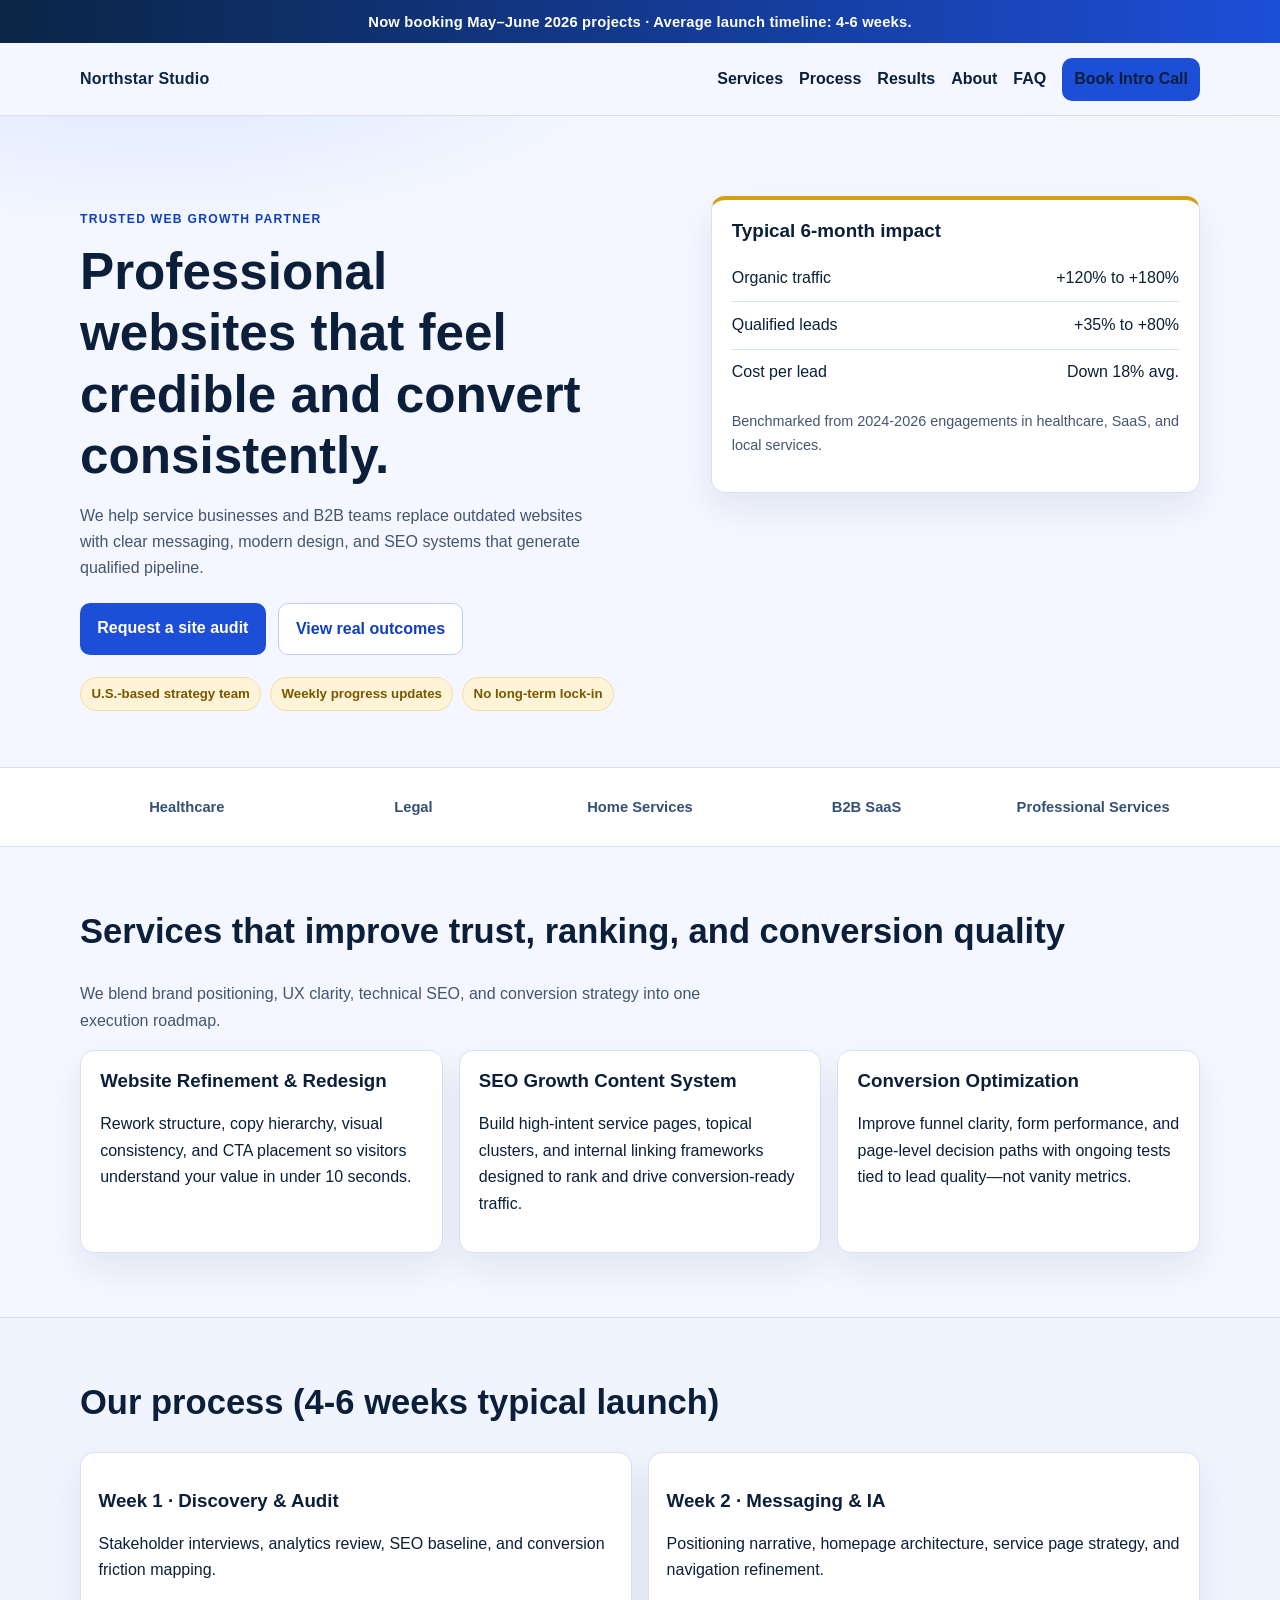
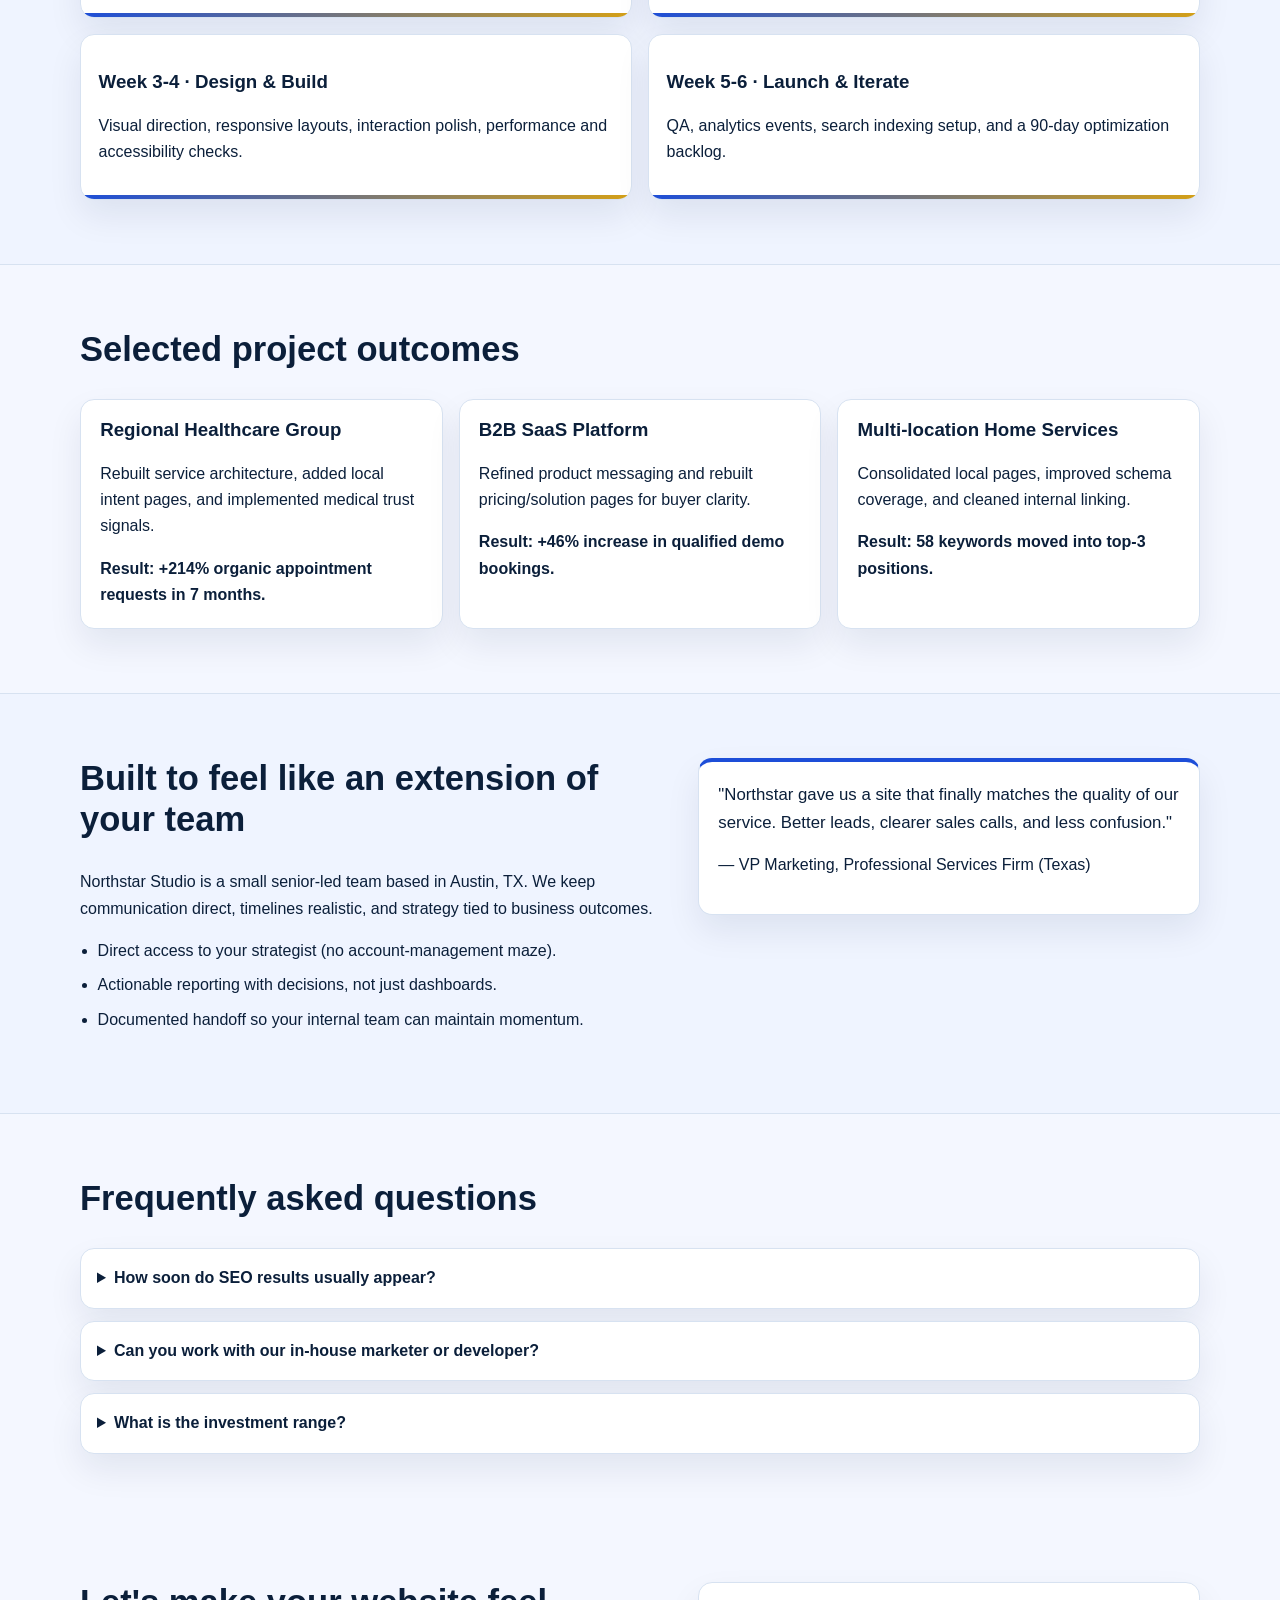
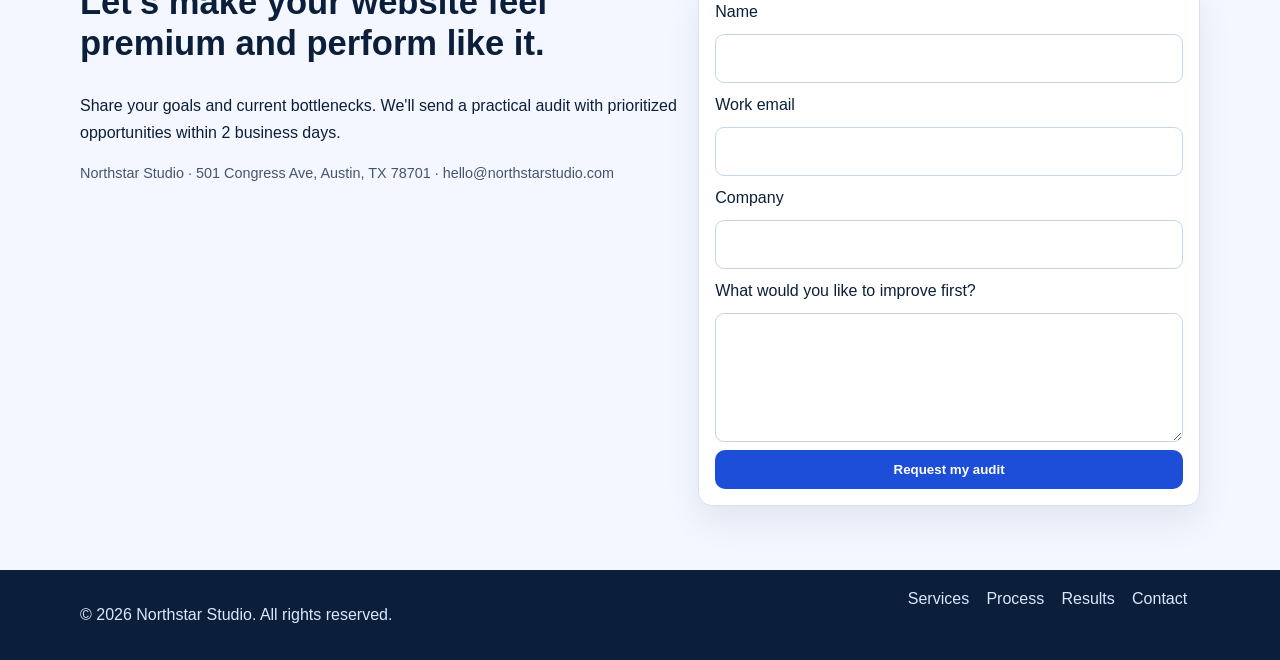
==== commit f455f002: "Restore site to last known working version The refinement work introduced freezing/blank-page regres" ====
--- a/index.html
+++ b/index.html
@@ -3,72 +3,80 @@
   <head>
     <meta charset="UTF-8" />
     <meta name="viewport" content="width=device-width, initial-scale=1" />
-    <title>Advance a Practice | Behavioral-Health Billing & Credentialing</title>
-    <meta name="description" content="Advance a Practice provides steady billing, credentialing, and revenue-cycle support for behavioral-health and outpatient medical practices." />
-    <meta name="keywords" content="behavioral health billing, mental health billing, medical billing, provider credentialing, revenue cycle management, denial reduction, claim follow-up" />
-    <link rel="canonical" href="https://www.advanceapractice.com/" />
+    <title>Northstar Studio | Web Design & SEO Growth Partner</title>
+    <meta
+      name="description"
+      content="Northstar Studio builds high-converting websites and SEO content systems for service businesses and B2B teams across the U.S."
+    />
+    <meta
+      name="keywords"
+      content="web design agency, SEO strategy, conversion optimization, brand credibility, website refresh"
+    />
+    <meta name="author" content="Northstar Studio" />
+    <link rel="canonical" href="https://www.northstarstudio.com/" />
 
     <meta property="og:type" content="website" />
-    <meta property="og:title" content="Advance a Practice | Behavioral-Health Billing & Credentialing" />
-    <meta property="og:description" content="Operational support for behavioral-health practices. Stabilize reimbursement, reduce denials, and simplify the work between documentation and paid claims." />
-    <meta property="og:url" content="https://www.advanceapractice.com/" />
-    <meta property="og:site_name" content="Advance a Practice" />
+    <meta property="og:title" content="Northstar Studio | Web Design & SEO Growth Partner" />
+    <meta
+      property="og:description"
+      content="Professional website refinement, SEO growth strategy, and conversion-focused content for brands that need better trust and lead quality."
+    />
+    <meta property="og:url" content="https://www.northstarstudio.com/" />
+    <meta property="og:site_name" content="Northstar Studio" />
+
     <meta name="twitter:card" content="summary_large_image" />
+    <meta name="twitter:title" content="Northstar Studio | Web Design & SEO Growth Partner" />
+    <meta
+      name="twitter:description"
+      content="We help teams modernize websites, increase qualified leads, and build online credibility with measurable SEO improvements."
+    />
 
     <meta name="theme-color" content="#0b1f3a" />
     <link rel="icon" href="favicon.svg" type="image/svg+xml" />
-
-    <link rel="preconnect" href="https://fonts.googleapis.com" />
-    <link rel="preconnect" href="https://fonts.gstatic.com" crossorigin />
-    <link href="https://fonts.googleapis.com/css2?family=Fraunces:ital,wght@0,400;0,600;0,700;1,400&family=Inter:wght@400;500;600;700&display=swap" rel="stylesheet" />
-
     <link rel="stylesheet" href="styles.css" />
 
     <script type="application/ld+json">
       {
         "@context": "https://schema.org",
-        "@type": "MedicalBusiness",
-        "name": "Advance a Practice",
-        "url": "https://www.advanceapractice.com",
-        "description": "Behavioral-health and outpatient medical billing, credentialing, and revenue-cycle support.",
-        "areaServed": "United States"
+        "@type": "ProfessionalService",
+        "name": "Northstar Studio",
+        "url": "https://www.northstarstudio.com",
+        "description": "Northstar Studio provides website strategy, SEO content systems, and conversion optimization for service businesses and B2B brands.",
+        "email": "hello@northstarstudio.com",
+        "telephone": "+1-555-013-0088",
+        "areaServed": "United States",
+        "address": {
+          "@type": "PostalAddress",
+          "streetAddress": "501 Congress Ave",
+          "addressLocality": "Austin",
+          "addressRegion": "TX",
+          "postalCode": "78701",
+          "addressCountry": "US"
+        },
+        "sameAs": [
+          "https://www.linkedin.com/company/northstarstudio",
+          "https://x.com/northstarstudio"
+        ]
       }
     </script>
   </head>
   <body>
     <a class="skip-link" href="#main-content">Skip to content</a>
-
-    <div class="trust-strip" role="status" aria-label="recognition">
-      <div class="container">
-        <span>No patient PHI in first contact.</span>
-        <div class="badges">
-          <span class="badge">MediBillMD Recognized Partner</span>
-          <span class="badge">HIPAA-aware workflows</span>
-        </div>
-      </div>
+    <div class="site-banner" role="status" aria-label="site update">
+      Now booking May–June 2026 projects · Average launch timeline: 4-6 weeks.
     </div>
 
-    <header class="site-header">
+    <header class="site-header" id="top">
       <div class="container nav-wrap">
-        <a class="brand" href="/" aria-label="Advance a Practice home">
-          Advance a Practice
-          <small>Billing · Credentialing · RCM</small>
-        </a>
-        <button class="menu-toggle" aria-expanded="false" aria-controls="primary-nav" aria-haspopup="true" aria-label="Toggle navigation menu">Menu</button>
-        <nav id="primary-nav" class="primary-nav" aria-label="Primary">
-          <div class="has-dropdown" data-dropdown>
-            <button type="button" aria-expanded="false" aria-haspopup="true" aria-controls="services-menu">Services</button>
-            <div id="services-menu" class="dropdown-menu" role="menu">
-              <a href="mental-health-billing.html" role="menuitem">Mental Health Billing</a>
-              <a href="medical-billing.html" role="menuitem">Medical Billing</a>
-              <a href="credentialing.html" role="menuitem">Credentialing</a>
-              <a href="solutions-by-stage.html" role="menuitem">Revenue Cycle Support</a>
-            </div>
-          </div>
-          <a href="solutions-by-stage.html">Solutions by Stage</a>
+        <a class="brand" href="#top" aria-label="Northstar Studio home">Northstar Studio</a>
+        <button class="menu-toggle" aria-expanded="false" aria-controls="primary-nav">Menu</button>
+        <nav id="primary-nav" class="primary-nav" aria-label="Primary navigation">
+          <a href="#services">Services</a>
+          <a href="#process">Process</a>
+          <a href="#results">Results</a>
           <a href="#about">About</a>
           <a href="#faq">FAQ</a>
-          <a class="btn btn-sm" href="#contact">Book a Consultation</a>
+          <a class="btn btn-sm" href="#contact">Book Intro Call</a>
         </nav>
       </div>
     </header>
@@ -76,210 +84,201 @@
     <main id="main-content">
       <section class="hero">
         <div class="container hero-grid">
-          <div>
-            <p class="eyebrow">Billing · Credentialing · Revenue Cycle</p>
-            <h1>Operational support for behavioral-health practices</h1>
-            <p class="lead">Stabilize reimbursement, reduce denials, and simplify the work between clinical documentation and paid claims.</p>
+          <div data-reveal>
+            <p class="eyebrow">Trusted web growth partner</p>
+            <h1>Professional websites that feel credible and convert consistently.</h1>
+            <p class="lead">
+              We help service businesses and B2B teams replace outdated websites with clear messaging,
+              modern design, and SEO systems that generate qualified pipeline.
+            </p>
             <div class="hero-cta">
-              <a class="btn" href="#contact">Book a consultation</a>
-              <a class="btn btn-ghost" href="solutions-by-stage.html">See solutions by stage</a>
+              <a class="btn" href="#contact">Request a site audit</a>
+              <a class="btn btn-ghost" href="#results">View real outcomes</a>
             </div>
-            <div class="summary-box">
-              <strong>Who it's for:</strong> Therapy, psychiatry, PMHNP, and outpatient medical practices facing recurring denials, documentation-billing disconnects, and delayed follow-up. We stabilize reimbursement and make billing easier to manage day to day.
-            </div>
-          </div>
-          <aside class="proof-card" aria-label="impact snapshot">
-            <h2>Typical engagement impact</h2>
+            <ul class="trust-chips" aria-label="credibility highlights">
+              <li>U.S.-based strategy team</li>
+              <li>Weekly progress updates</li>
+              <li>No long-term lock-in</li>
+            </ul>
+          </div>
+          <aside class="hero-card" aria-label="performance snapshot" data-reveal>
+            <h2>Typical 6-month impact</h2>
             <dl>
-              <div class="row"><dt>First-pass claim rate</dt><dd>+8–14%</dd></div>
-              <div class="row"><dt>Aged A/R over 90 days</dt><dd>Down 30–55%</dd></div>
-              <div class="row"><dt>Denial rework time</dt><dd>Cut in half</dd></div>
-              <div class="row"><dt>Credentialing lead time</dt><dd>4–8 weeks faster</dd></div>
+              <div><dt>Organic traffic</dt><dd>+120% to +180%</dd></div>
+              <div><dt>Qualified leads</dt><dd>+35% to +80%</dd></div>
+              <div><dt>Cost per lead</dt><dd>Down 18% avg.</dd></div>
             </dl>
-            <p class="small">Observed across therapy, psychiatry, and outpatient medical clients.</p>
+            <p class="small">Benchmarked from 2024-2026 engagements in healthcare, SaaS, and local services.</p>
           </aside>
         </div>
       </section>
 
+      <section class="logos" aria-label="client industries">
+        <div class="container logos-row" data-reveal>
+          <span>Healthcare</span>
+          <span>Legal</span>
+          <span>Home Services</span>
+          <span>B2B SaaS</span>
+          <span>Professional Services</span>
+        </div>
+      </section>
+
       <section id="services" class="section">
         <div class="container">
-          <h2>Services</h2>
-          <p class="section-intro">Focused operational support — not software, not outsourcing that disappears. We work with your documentation, clearinghouse, and payer rules directly.</p>
-          <div class="cards-3">
-            <article class="card">
-              <div class="card-icon">MH</div>
-              <h3>Mental Health Billing</h3>
-              <p>Steady, predictable billing for therapy, psychiatry, and PMHNP practices — including intake, claim submission, denial follow-up, and patient balance cleanup.</p>
-              <a href="mental-health-billing.html" class="metric">Learn more →</a>
-            </article>
-            <article class="card">
-              <div class="card-icon">MB</div>
-              <h3>Medical Billing</h3>
-              <p>Outpatient medical billing built around documentation quality, clean claims, and follow-through — so more visits convert to paid claims the first time.</p>
-              <a href="medical-billing.html" class="metric">Learn more →</a>
-            </article>
-            <article class="card">
-              <div class="card-icon">CR</div>
-              <h3>Credentialing</h3>
-              <p>Enrollment, re-credentialing, and payer paneling for new and existing providers so appointments convert into reimbursable care faster.</p>
-              <a href="credentialing.html" class="metric">Learn more →</a>
-            </article>
-          </div>
-        </div>
-      </section>
-
-      <section class="section section-alt">
-        <div class="container">
-          <h2>Proof</h2>
-          <div class="cards-2">
-            <div class="testimonial">
-              <blockquote>"They untangled our billing in a few weeks and gave us real visibility into what was going out, what was stuck, and what was actually getting paid. First time in years we haven't been guessing."</blockquote>
-              <cite>— John Benson, Practice Owner</cite>
-            </div>
-            <div class="callout">
-              <strong>Reimbursement trend:</strong> A recent client moved from 62% first-pass payment to 78% in 11 weeks after we rebuilt their claim scrub and follow-up workflow. <span class="small">(Screenshot available on request; no PHI shared.)</span>
-            </div>
-          </div>
-        </div>
-      </section>
-
-      <section class="section">
-        <div class="container">
-          <h2>Solutions by stage</h2>
-          <p class="section-intro">We support practices through the three stages where operational billing work usually breaks down.</p>
-          <div class="stage-list">
-            <article>
-              <p class="stage-num">Stage 01</p>
-              <h3>New practice setup</h3>
-              <p>Clean enrollment, payer paneling, fee-schedule setup, and a billing workflow that doesn't collapse when volume grows.</p>
-            </article>
-            <article>
-              <p class="stage-num">Stage 02</p>
-              <h3>Growth-stage optimization</h3>
-              <p>Tighten denials, accelerate follow-up, and get reporting that supports hiring and schedule decisions — not just invoicing.</p>
-            </article>
-            <article>
-              <p class="stage-num">Stage 03</p>
-              <h3>Recovery from billing instability</h3>
-              <p>A systematic cleanup of aged A/R, documentation-claim mismatches, and stalled credentialing that's blocking cash flow.</p>
-            </article>
-          </div>
-          <p style="margin-top:1.25rem;"><a href="solutions-by-stage.html" class="btn btn-ghost btn-sm">See full stage playbook →</a></p>
+          <h2 data-reveal>Services that improve trust, ranking, and conversion quality</h2>
+          <p class="section-intro" data-reveal>
+            We blend brand positioning, UX clarity, technical SEO, and conversion strategy into one execution roadmap.
+          </p>
+          <div class="cards">
+            <article class="card" data-reveal>
+              <h3>Website Refinement & Redesign</h3>
+              <p>
+                Rework structure, copy hierarchy, visual consistency, and CTA placement so visitors understand your value in under 10 seconds.
+              </p>
+            </article>
+            <article class="card" data-reveal>
+              <h3>SEO Growth Content System</h3>
+              <p>
+                Build high-intent service pages, topical clusters, and internal linking frameworks designed to rank and drive conversion-ready traffic.
+              </p>
+            </article>
+            <article class="card" data-reveal>
+              <h3>Conversion Optimization</h3>
+              <p>
+                Improve funnel clarity, form performance, and page-level decision paths with ongoing tests tied to lead quality—not vanity metrics.
+              </p>
+            </article>
+          </div>
+        </div>
+      </section>
+
+      <section id="process" class="section section-alt">
+        <div class="container">
+          <h2 data-reveal>Our process (4-6 weeks typical launch)</h2>
+          <div class="timeline">
+            <article data-reveal>
+              <h3>Week 1 · Discovery & Audit</h3>
+              <p>Stakeholder interviews, analytics review, SEO baseline, and conversion friction mapping.</p>
+            </article>
+            <article data-reveal>
+              <h3>Week 2 · Messaging & IA</h3>
+              <p>Positioning narrative, homepage architecture, service page strategy, and navigation refinement.</p>
+            </article>
+            <article data-reveal>
+              <h3>Week 3-4 · Design & Build</h3>
+              <p>Visual direction, responsive layouts, interaction polish, performance and accessibility checks.</p>
+            </article>
+            <article data-reveal>
+              <h3>Week 5-6 · Launch & Iterate</h3>
+              <p>QA, analytics events, search indexing setup, and a 90-day optimization backlog.</p>
+            </article>
+          </div>
+        </div>
+      </section>
+
+      <section id="results" class="section">
+        <div class="container">
+          <h2 data-reveal>Selected project outcomes</h2>
+          <div class="stats-grid">
+            <article data-reveal>
+              <h3>Regional Healthcare Group</h3>
+              <p>Rebuilt service architecture, added local intent pages, and implemented medical trust signals.</p>
+              <strong>Result: +214% organic appointment requests in 7 months.</strong>
+            </article>
+            <article data-reveal>
+              <h3>B2B SaaS Platform</h3>
+              <p>Refined product messaging and rebuilt pricing/solution pages for buyer clarity.</p>
+              <strong>Result: +46% increase in qualified demo bookings.</strong>
+            </article>
+            <article data-reveal>
+              <h3>Multi-location Home Services</h3>
+              <p>Consolidated local pages, improved schema coverage, and cleaned internal linking.</p>
+              <strong>Result: 58 keywords moved into top-3 positions.</strong>
+            </article>
+          </div>
         </div>
       </section>
 
       <section id="about" class="section section-alt">
         <div class="container split">
-          <div>
+          <div data-reveal>
             <h2>Built to feel like an extension of your team</h2>
-            <p>Advance a Practice is an operator-led billing and credentialing partner. We stay close to your documentation, payer mix, and clinicians — not a ticket queue.</p>
+            <p>
+              Northstar Studio is a small senior-led team based in Austin, TX. We keep communication direct,
+              timelines realistic, and strategy tied to business outcomes.
+            </p>
             <ul class="checklist">
-              <li>Direct access to a billing lead — no layered account management.</li>
-              <li>Weekly reporting tied to decisions, not just dashboards.</li>
-              <li>Documented workflows so your team can keep going without us.</li>
-              <li>Strict first-contact policy: no patient PHI in intake emails.</li>
+              <li>Direct access to your strategist (no account-management maze).</li>
+              <li>Actionable reporting with decisions, not just dashboards.</li>
+              <li>Documented handoff so your internal team can maintain momentum.</li>
             </ul>
           </div>
-          <aside class="testimonial">
-            <blockquote>"The weekly summary alone is worth it. We finally have something to act on instead of another report to file."</blockquote>
-            <cite>— Clinical Director, Group Therapy Practice</cite>
+          <aside class="testimonial" aria-label="client testimonial" data-reveal>
+            <blockquote>
+              "Northstar gave us a site that finally matches the quality of our service. Better leads, clearer sales calls, and less confusion."
+            </blockquote>
+            <p>— VP Marketing, Professional Services Firm (Texas)</p>
           </aside>
         </div>
       </section>
 
       <section id="faq" class="section">
         <div class="container">
-          <h2>Frequently asked questions</h2>
+          <h2 data-reveal>Frequently asked questions</h2>
           <div class="faq-list">
-            <details>
-              <summary>Do you replace our EHR or billing software?</summary>
-              <p>No. We work inside what you already use — SimplePractice, TherapyNotes, AdvancedMD, Kareo, and similar. We change how the work flows, not the tools you pay for.</p>
+            <details data-reveal>
+              <summary>How soon do SEO results usually appear?</summary>
+              <p>Most clients see early movement within 4-8 weeks, then stronger gains around months 3-6 as content and internal authority compound.</p>
             </details>
-            <details>
-              <summary>How fast can we start?</summary>
-              <p>Most engagements begin within 1–2 weeks after a discovery call. Credentialing timelines depend on payer response, but our prep work typically shortens the clock by 4–8 weeks.</p>
+            <details data-reveal>
+              <summary>Can you work with our in-house marketer or developer?</summary>
+              <p>Yes. We typically collaborate with internal teams and can lead strategy while your team handles day-to-day implementation.</p>
             </details>
-            <details>
-              <summary>How do you handle PHI?</summary>
-              <p>No patient PHI is shared in the first contact or on this site. Once a BAA is in place, we operate inside your systems under your access controls.</p>
+            <details data-reveal>
+              <summary>What is the investment range?</summary>
+              <p>Most engagements fall between $8k-$35k depending on scope, timeline, and whether you need ongoing monthly optimization.</p>
             </details>
-            <details>
-              <summary>What's the investment range?</summary>
-              <p>Engagements are scoped to provider count, payer mix, and backlog depth. We share a written scope with ranges before anything starts.</p>
-            </details>
-          </div>
-        </div>
-      </section>
-
-      <section id="contact" class="section section-alt">
+          </div>
+        </div>
+      </section>
+
+      <section id="contact" class="section contact">
         <div class="container split">
-          <div>
-            <h2>Book a consultation</h2>
-            <p>Tell us where billing or credentialing is slipping. You'll get a practical written assessment within two business days — no PHI required.</p>
-            <p class="small">hello@advanceapractice.com</p>
-          </div>
-          <form class="contact-form" action="#" method="post" aria-label="contact form">
+          <div data-reveal>
+            <h2>Let's make your website feel premium and perform like it.</h2>
+            <p>
+              Share your goals and current bottlenecks. We'll send a practical audit with prioritized opportunities within 2 business days.
+            </p>
+            <p class="small">Northstar Studio · 501 Congress Ave, Austin, TX 78701 · hello@northstarstudio.com</p>
+          </div>
+          <form class="contact-form" action="#" method="post" aria-label="contact form" data-reveal>
             <label for="name">Name</label>
             <input id="name" name="name" type="text" autocomplete="name" required />
 
             <label for="email">Work email</label>
             <input id="email" name="email" type="email" autocomplete="email" required />
 
-            <label for="practice">Practice / organization</label>
-            <input id="practice" name="practice" type="text" autocomplete="organization" />
-
-            <label for="need">What do you need most right now?</label>
-            <select id="need" name="need">
-              <option value="billing">Mental health / medical billing</option>
-              <option value="credentialing">Credentialing</option>
-              <option value="rcm">Revenue cycle cleanup</option>
-              <option value="other">Something else</option>
-            </select>
-
-            <label for="message">A brief note (no PHI)</label>
+            <label for="company">Company</label>
+            <input id="company" name="company" type="text" autocomplete="organization" />
+
+            <label for="message">What would you like to improve first?</label>
             <textarea id="message" name="message" rows="4" required></textarea>
 
-            <button class="btn" type="submit">Request assessment</button>
+            <button class="btn" type="submit">Request my audit</button>
           </form>
         </div>
       </section>
     </main>
 
     <footer class="site-footer">
-      <div class="container">
-        <div class="footer-grid">
-          <div class="footer-brand">
-            <h4>Advance a Practice</h4>
-            <p>Billing, credentialing, and revenue-cycle support for behavioral-health and outpatient medical practices.</p>
-            <p class="footer-trust">No patient PHI in first contact.</p>
-          </div>
-          <div>
-            <h4>Services</h4>
-            <a href="mental-health-billing.html">Mental Health Billing</a>
-            <a href="medical-billing.html">Medical Billing</a>
-            <a href="credentialing.html">Credentialing</a>
-            <a href="solutions-by-stage.html">Revenue Cycle Support</a>
-          </div>
-          <div>
-            <h4>Resources</h4>
-            <a href="solutions-by-stage.html">Solutions by Stage</a>
-            <a href="#faq">FAQ</a>
-          </div>
-          <div>
-            <h4>About</h4>
-            <a href="#about">Who we are</a>
-            <a href="#about">How we work</a>
-          </div>
-          <div>
-            <h4>Contact</h4>
-            <a href="#contact">Book a consultation</a>
-            <a href="mailto:hello@advanceapractice.com">hello@advanceapractice.com</a>
-          </div>
-        </div>
-        <div class="footer-bottom">
-          <p>© <span id="year"></span> Advance a Practice. All rights reserved.</p>
-          <p>MediBillMD Recognized Partner</p>
-        </div>
+      <div class="container footer-grid">
+        <p>© <span id="year"></span> Northstar Studio. All rights reserved.</p>
+        <nav aria-label="Footer navigation">
+          <a href="#services">Services</a>
+          <a href="#process">Process</a>
+          <a href="#results">Results</a>
+          <a href="#contact">Contact</a>
+        </nav>
       </div>
     </footer>
 
--- a/styles.css
+++ b/styles.css
@@ -1,332 +1,237 @@
 :root {
-  --bg: #fbfaf7;
+  --bg: #f4f7ff;
   --surface: #ffffff;
-  --surface-alt: #f5f3ee;
+  --surface-alt: #eff4ff;
   --text: #0b1f3a;
-  --text-soft: #24385a;
-  --muted: #526480;
-  --line: #e3dfd5;
-  --line-strong: #c8c2b2;
-  --brand: #0f766e;
-  --brand-dark: #0b5a53;
-  --brand-soft: #e0f2f0;
-  --navy: #0b1f3a;
-  --navy-dark: #071429;
-  --accent: #b3914a;
-  --radius: 12px;
-  --shadow: 0 4px 12px rgba(7, 25, 58, 0.06);
-  --heading-font: "Fraunces", Georgia, Cambria, "Times New Roman", Times, serif;
-  --body-font: "Inter", -apple-system, BlinkMacSystemFont, "Segoe UI", Roboto, Helvetica, Arial, sans-serif;
-}
-
-* { box-sizing: border-box; }
-
-html { scroll-behavior: auto; }
+  --muted: #44556f;
+  --line: #d7e2f1;
+  --brand: #1d4ed8;
+  --brand-dark: #0f3fbf;
+  --brand-navy: #0a2545;
+  --gold: #d4a017;
+  --gold-soft: #fff4d7;
+  --radius: 14px;
+  --shadow: 0 16px 34px rgba(7, 25, 58, 0.08);
+}
+
+* {
+  box-sizing: border-box;
+}
+
+html {
+  scroll-behavior: smooth;
+}
 
 body {
   margin: 0;
-  font-family: var(--body-font);
+  font-family: Inter, "Segoe UI", Roboto, Helvetica, Arial, sans-serif;
   color: var(--text);
   background: var(--bg);
   line-height: 1.65;
-  -webkit-font-smoothing: antialiased;
-  -moz-osx-font-smoothing: grayscale;
-}
-
-h1, h2, h3, h4 {
-  font-family: var(--heading-font);
-  color: var(--navy);
-  line-height: 1.15;
-  letter-spacing: -0.01em;
-  font-weight: 600;
-}
-
-h1 {
-  margin: 0.5rem 0 1rem;
-  font-size: clamp(2rem, 4.2vw, 3.2rem);
-}
-
-h2 {
-  font-size: clamp(1.55rem, 2.8vw, 2.25rem);
-  margin-top: 0;
-  margin-bottom: 0.75rem;
-}
-
-h3 {
-  font-size: 1.2rem;
-  margin-top: 0;
-  margin-bottom: 0.5rem;
-}
-
-p { margin: 0 0 1rem; }
-
-a { color: var(--brand); }
-a:hover, a:focus-visible { color: var(--brand-dark); }
+}
 
 .skip-link {
   position: absolute;
   top: -48px;
   left: 0;
-  background: var(--navy);
+  background: var(--brand);
   color: #fff;
   padding: 0.65rem 1rem;
   z-index: 1000;
   border-radius: 0 0 8px 0;
-  text-decoration: none;
-}
-
-.skip-link:focus { top: 0; }
+}
+
+.skip-link:focus {
+  top: 0;
+}
 
 .container {
-  width: min(1180px, 92vw);
+  width: min(1120px, 92vw);
   margin-inline: auto;
 }
 
-/* -------- Trust strip -------- */
-.trust-strip {
-  background: var(--navy);
-  color: #dfe7f4;
-  font-size: 0.86rem;
-}
-
-.trust-strip .container {
-  display: flex;
-  flex-wrap: wrap;
+.site-banner {
+  text-align: center;
+  padding: 0.6rem 1rem;
+  background: linear-gradient(90deg, var(--brand-navy), var(--brand));
+  color: #fff;
+  font-size: 0.92rem;
+  font-weight: 650;
+  letter-spacing: 0.2px;
+}
+
+.site-header {
+  position: sticky;
+  top: 0;
+  z-index: 25;
+  border-bottom: 1px solid var(--line);
+  background: rgba(244, 247, 255, 0.9);
+  backdrop-filter: blur(8px);
+}
+
+.nav-wrap {
+  display: flex;
   justify-content: space-between;
   align-items: center;
-  gap: 0.75rem;
-  padding: 0.55rem 0;
-}
-
-.trust-strip .badges {
-  display: flex;
-  gap: 1.2rem;
-  flex-wrap: wrap;
-  align-items: center;
-}
-
-.trust-strip .badge {
-  display: inline-flex;
-  align-items: center;
-  gap: 0.4rem;
-  font-weight: 600;
-  color: #f4e8c8;
-}
-
-.trust-strip .badge::before {
-  content: "★";
-  color: var(--accent);
-}
-
-/* -------- Header -------- */
-.site-header {
-  background: #fff;
-  border-bottom: 1px solid var(--line);
-  position: relative;
-  z-index: 30;
-}
-
-.nav-wrap {
-  display: flex;
-  justify-content: space-between;
-  align-items: center;
-  min-height: 78px;
-  position: relative;
-  gap: 1rem;
+  min-height: 72px;
 }
 
 .brand {
   text-decoration: none;
-  color: var(--navy);
-  font-family: var(--heading-font);
-  font-weight: 700;
-  font-size: 1.3rem;
-  letter-spacing: -0.01em;
-  line-height: 1.1;
-}
-
-.brand small {
-  display: block;
-  font-family: var(--body-font);
-  font-size: 0.68rem;
-  font-weight: 600;
-  color: var(--muted);
-  letter-spacing: 0.08em;
-  text-transform: uppercase;
+  color: var(--brand-navy);
+  font-weight: 800;
+  letter-spacing: 0.2px;
 }
 
 .primary-nav {
   display: flex;
   align-items: center;
-  gap: 1.25rem;
-}
-
-.primary-nav > a,
-.primary-nav > .has-dropdown > button {
+  gap: 1rem;
+}
+
+.primary-nav a {
   text-decoration: none;
   color: var(--text);
-  font-weight: 600;
-  font-size: 0.96rem;
-  background: transparent;
-  border: 0;
-  padding: 0.3rem 0;
-  cursor: pointer;
-  font-family: inherit;
-}
-
-.primary-nav > a:hover,
-.primary-nav > a:focus-visible,
-.primary-nav > .has-dropdown > button:hover,
-.primary-nav > .has-dropdown > button:focus-visible {
+  font-weight: 620;
+}
+
+.primary-nav a:not(.btn):hover,
+.primary-nav a:not(.btn):focus-visible {
   color: var(--brand);
 }
 
-.has-dropdown { position: relative; }
-
-.has-dropdown > button::after {
-  content: " ▾";
-  font-size: 0.75rem;
-  margin-left: 0.15rem;
+.menu-toggle {
+  display: none;
+}
+
+.hero {
+  padding: 5rem 0 3.5rem;
+  background:
+    radial-gradient(880px 360px at 12% -14%, #d8e4ff 0%, transparent 58%),
+    radial-gradient(900px 320px at 94% -25%, #f8e9ba 0%, transparent 56%);
+}
+
+.hero-grid {
+  display: grid;
+  grid-template-columns: 1.25fr 1fr;
+  gap: 1.2rem;
+  align-items: start;
+}
+
+.eyebrow {
+  text-transform: uppercase;
+  letter-spacing: 1.25px;
+  font-size: 0.76rem;
+  color: var(--brand-dark);
+  font-weight: 700;
+}
+
+h1,
+h2,
+h3 {
+  line-height: 1.2;
+}
+
+h1 {
+  margin: 0.5rem 0 1rem;
+  font-size: clamp(2rem, 4vw, 3.3rem);
+  max-width: 18ch;
+}
+
+h2 {
+  font-size: clamp(1.5rem, 2.7vw, 2.3rem);
+  margin-top: 0;
+}
+
+.lead {
   color: var(--muted);
-}
-
-.dropdown-menu {
-  position: absolute;
-  top: calc(100% + 8px);
-  left: 0;
-  min-width: 260px;
-  background: #fff;
-  border: 1px solid var(--line);
-  border-radius: 10px;
-  padding: 0.4rem;
-  box-shadow: 0 12px 28px rgba(7, 25, 58, 0.12);
-  display: none;
-  z-index: 40;
-}
-
-.has-dropdown.open .dropdown-menu { display: block; }
-
-.dropdown-menu a {
-  display: block;
-  padding: 0.55rem 0.75rem;
-  border-radius: 7px;
-  text-decoration: none;
-  color: var(--text);
-  font-weight: 600;
-  font-size: 0.94rem;
-}
-
-.dropdown-menu a:hover,
-.dropdown-menu a:focus-visible {
-  background: var(--surface-alt);
-  color: var(--navy);
-}
-
-.menu-toggle { display: none; }
-
-/* -------- Buttons -------- */
+  max-width: 60ch;
+}
+
+.hero-cta {
+  display: flex;
+  flex-wrap: wrap;
+  gap: 0.75rem;
+  margin: 1.35rem 0;
+}
+
 .btn {
   border: 0;
   text-decoration: none;
   display: inline-block;
   background: var(--brand);
   color: #fff;
-  font-weight: 600;
-  font-family: inherit;
+  font-weight: 700;
   border-radius: 10px;
-  padding: 0.78rem 1.2rem;
+  padding: 0.74rem 1.08rem;
   cursor: pointer;
-  font-size: 0.96rem;
-  line-height: 1.2;
+  transition: transform 0.2s ease, background 0.2s ease, box-shadow 0.2s ease;
 }
 
 .btn:hover,
 .btn:focus-visible {
   background: var(--brand-dark);
-  color: #fff;
+  transform: translateY(-1px);
+  box-shadow: 0 12px 24px rgba(29, 78, 216, 0.22);
 }
 
 .btn-ghost {
   background: #fff;
   color: var(--brand-dark);
-  border: 1px solid var(--brand);
-}
-
-.btn-ghost:hover,
-.btn-ghost:focus-visible {
-  background: var(--brand-soft);
-  color: var(--brand-dark);
-}
-
-.btn-sm { padding: 0.5rem 0.9rem; font-size: 0.9rem; }
-
-/* -------- Hero -------- */
-.hero {
-  padding: 4.5rem 0 3.5rem;
-  background: linear-gradient(180deg, #f5f3ee 0%, #fbfaf7 80%);
-  border-bottom: 1px solid var(--line);
-}
-
-.hero-grid {
-  display: grid;
-  grid-template-columns: 1.3fr 1fr;
-  gap: 2rem;
-  align-items: start;
-}
-
-.eyebrow {
-  text-transform: uppercase;
-  letter-spacing: 0.12em;
-  font-size: 0.78rem;
-  color: var(--brand);
-  font-weight: 700;
-  margin: 0 0 0.75rem;
-}
-
-.lead {
-  color: var(--text-soft);
-  font-size: 1.1rem;
-  max-width: 56ch;
-}
-
-.hero-cta {
+  border: 1px solid #b9cdf9;
+}
+
+.btn-sm {
+  padding: 0.5rem 0.75rem;
+}
+
+.trust-chips {
+  list-style: none;
+  padding: 0;
+  margin: 0;
   display: flex;
   flex-wrap: wrap;
-  gap: 0.75rem;
-  margin: 1.4rem 0 1.25rem;
-}
-
-.summary-box {
+  gap: 0.55rem;
+}
+
+.trust-chips li {
+  background: var(--gold-soft);
+  border: 1px solid #f3dda0;
+  color: #7a5600;
+  padding: 0.32rem 0.65rem;
+  border-radius: 999px;
+  font-size: 0.83rem;
+  font-weight: 650;
+}
+
+.hero-card,
+.card,
+.timeline article,
+.stats-grid article,
+.testimonial,
+.contact-form,
+.faq-list details {
   background: var(--surface);
-  border: 1px solid var(--line);
-  border-left: 4px solid var(--brand);
-  border-radius: var(--radius);
-  padding: 1.2rem 1.3rem;
-  margin: 1.5rem 0;
-  color: var(--text-soft);
-  box-shadow: var(--shadow);
-}
-
-.summary-box strong { color: var(--navy); }
-
-/* -------- Hero proof card -------- */
-.proof-card {
-  background: #fff;
   border: 1px solid var(--line);
   border-radius: var(--radius);
   box-shadow: var(--shadow);
-  padding: 1.4rem;
-  border-top: 4px solid var(--accent);
-}
-
-.proof-card h2 {
-  font-size: 1.2rem;
-  margin-bottom: 1rem;
-}
-
-.proof-card dl { margin: 0; }
-
-.proof-card .row {
+}
+
+.hero-card {
+  padding: 1.25rem;
+  border-top: 4px solid var(--gold);
+}
+
+.hero-card h2 {
+  margin-bottom: 0.75rem;
+  font-size: 1.18rem;
+}
+
+.hero-card dl {
+  margin: 0;
+}
+
+.hero-card div {
   display: flex;
   justify-content: space-between;
   gap: 1rem;
@@ -334,14 +239,39 @@
   border-bottom: 1px solid var(--line);
 }
 
-.proof-card .row:last-child { border-bottom: 0; }
-
-.proof-card dt { color: var(--muted); font-size: 0.92rem; }
-.proof-card dd { margin: 0; font-weight: 600; color: var(--navy); }
-
-/* -------- Sections -------- */
-.section { padding: 4.5rem 0; }
-.section-lg { padding: 5.5rem 0; }
+.hero-card div:last-child {
+  border-bottom: 0;
+}
+
+.small {
+  color: var(--muted);
+  font-size: 0.9rem;
+}
+
+.logos {
+  border-top: 1px solid var(--line);
+  border-bottom: 1px solid var(--line);
+  background: #fff;
+}
+
+.logos-row {
+  min-height: 78px;
+  display: grid;
+  gap: 0.8rem;
+  align-items: center;
+  grid-template-columns: repeat(5, minmax(0, 1fr));
+}
+
+.logos-row span {
+  text-align: center;
+  font-weight: 700;
+  color: #355075;
+  font-size: 0.92rem;
+}
+
+.section {
+  padding: 4rem 0;
+}
 
 .section-alt {
   background: var(--surface-alt);
@@ -350,383 +280,197 @@
 }
 
 .section-intro {
-  color: var(--text-soft);
-  max-width: 70ch;
-  font-size: 1.05rem;
-  margin-bottom: 1.5rem;
-}
-
-/* -------- Card grids -------- */
-.cards-3 {
+  color: var(--muted);
+  max-width: 74ch;
+}
+
+.cards,
+.stats-grid {
+  margin-top: 1rem;
   display: grid;
   gap: 1rem;
   grid-template-columns: repeat(3, minmax(0, 1fr));
-  margin-top: 1.2rem;
-}
-
-.cards-2 {
+}
+
+.card,
+.stats-grid article {
+  padding: 1.2rem;
+}
+
+.card h3,
+.stats-grid h3 {
+  margin-top: 0;
+}
+
+.timeline {
+  margin-top: 1rem;
   display: grid;
   gap: 1rem;
   grid-template-columns: repeat(2, minmax(0, 1fr));
-  margin-top: 1.2rem;
-}
-
-.card {
-  background: #fff;
-  border: 1px solid var(--line);
-  border-radius: var(--radius);
-  padding: 1.35rem;
-  box-shadow: var(--shadow);
-}
-
-.card .card-icon {
-  width: 36px;
-  height: 36px;
-  border-radius: 10px;
-  background: var(--brand-soft);
-  color: var(--brand-dark);
-  display: flex;
-  align-items: center;
-  justify-content: center;
-  font-weight: 700;
-  margin-bottom: 0.75rem;
-  font-family: var(--heading-font);
-}
-
-.card p { color: var(--text-soft); margin-bottom: 0; }
-
-.card .metric {
-  display: block;
-  margin-top: 0.75rem;
-  color: var(--navy);
-  font-weight: 700;
-  font-size: 0.95rem;
-}
-
-/* -------- Testimonial / proof -------- */
-.testimonial {
-  background: #fff;
-  border: 1px solid var(--line);
-  border-left: 4px solid var(--brand);
-  border-radius: var(--radius);
-  padding: 1.4rem;
-  box-shadow: var(--shadow);
-}
-
-.testimonial blockquote {
-  margin: 0 0 0.75rem;
-  font-size: 1.08rem;
-  font-family: var(--heading-font);
-  color: var(--navy);
-  line-height: 1.45;
-  font-style: italic;
-}
-
-.testimonial cite {
-  font-style: normal;
-  font-weight: 600;
-  color: var(--text-soft);
-  font-size: 0.95rem;
-}
-
-.callout {
-  background: var(--surface);
-  border: 1px solid var(--line-strong);
-  border-radius: var(--radius);
-  padding: 1.1rem 1.25rem;
-  color: var(--text-soft);
-  margin: 1rem 0;
-}
-
-.callout strong { color: var(--navy); }
-
-/* -------- Stage list -------- */
-.stage-list {
-  display: grid;
-  gap: 1rem;
-  grid-template-columns: repeat(3, minmax(0, 1fr));
-  margin-top: 1.2rem;
-}
-
-.stage-list article {
-  background: #fff;
-  border: 1px solid var(--line);
-  border-radius: var(--radius);
-  padding: 1.4rem;
-  box-shadow: var(--shadow);
+}
+
+.timeline article {
+  padding: 1.1rem;
   position: relative;
-}
-
-.stage-list .stage-num {
-  font-family: var(--heading-font);
-  font-size: 0.85rem;
-  color: var(--accent);
-  text-transform: uppercase;
-  letter-spacing: 0.1em;
-  font-weight: 700;
-  margin-bottom: 0.5rem;
-}
-
-/* -------- Split layout -------- */
+  overflow: hidden;
+}
+
+.timeline article::before {
+  content: "";
+  position: absolute;
+  inset: auto auto 0 0;
+  width: 100%;
+  height: 4px;
+  background: linear-gradient(90deg, var(--brand), var(--gold));
+}
+
 .split {
   display: grid;
-  gap: 2rem;
+  gap: 1rem;
   grid-template-columns: 1.2fr 1fr;
   align-items: start;
 }
 
-/* -------- Lists / checklists -------- */
 .checklist {
-  padding-left: 0;
-  list-style: none;
-  margin: 0.5rem 0;
+  padding-left: 1.1rem;
 }
 
 .checklist li {
-  padding-left: 1.5rem;
-  position: relative;
   margin-bottom: 0.5rem;
-  color: var(--text-soft);
-}
-
-.checklist li::before {
-  content: "✓";
-  position: absolute;
-  left: 0;
-  top: 0;
-  color: var(--brand);
-  font-weight: 700;
-}
-
-.bullet-list {
-  padding-left: 1.2rem;
-  color: var(--text-soft);
-}
-.bullet-list li { margin-bottom: 0.45rem; }
-
-/* -------- FAQ -------- */
+}
+
+.testimonial {
+  padding: 1.2rem;
+  border-top: 4px solid var(--brand);
+}
+
+.testimonial blockquote {
+  margin: 0 0 0.8rem;
+  font-size: 1.05rem;
+}
+
 .faq-list {
   display: grid;
-  gap: 0.7rem;
-  margin-top: 1rem;
+  gap: 0.75rem;
 }
 
 .faq-list details {
-  background: #fff;
-  border: 1px solid var(--line);
-  border-radius: var(--radius);
-  padding: 1rem 1.2rem;
-  box-shadow: var(--shadow);
+  padding: 1rem;
 }
 
 .faq-list summary {
   cursor: pointer;
-  font-weight: 600;
-  color: var(--navy);
-  font-family: var(--heading-font);
-  font-size: 1.05rem;
-  list-style: none;
-}
-
-.faq-list summary::-webkit-details-marker { display: none; }
-
-.faq-list details[open] summary { margin-bottom: 0.5rem; }
-
-.faq-list details p {
-  color: var(--text-soft);
-  margin: 0;
-}
-
-/* -------- Contact -------- */
+  font-weight: 700;
+}
+
 .contact-form {
-  background: #fff;
-  border: 1px solid var(--line);
-  border-radius: var(--radius);
-  box-shadow: var(--shadow);
-  padding: 1.25rem;
+  padding: 1rem;
   display: grid;
   gap: 0.55rem;
 }
 
-.contact-form label {
-  font-weight: 600;
-  color: var(--navy);
-  font-size: 0.9rem;
-  margin-top: 0.3rem;
-}
-
-input, textarea, select {
+input,
+textarea {
   width: 100%;
   font: inherit;
-  border: 1px solid var(--line-strong);
+  border: 1px solid #c6d6ea;
   border-radius: 9px;
-  padding: 0.7rem;
+  padding: 0.65rem;
   background: #fff;
-  color: var(--text);
-}
-
-input:focus, textarea:focus, select:focus {
-  outline: 2px solid var(--brand-soft);
-  border-color: var(--brand);
-}
-
-.small { color: var(--muted); font-size: 0.9rem; }
-
-/* -------- Footer -------- */
+}
+
+input:focus,
+textarea:focus {
+  outline: 2px solid #9ab7ff;
+  border-color: #7fa0f3;
+}
+
 .site-footer {
-  background: var(--navy-dark);
-  color: #c8d2e6;
-  padding: 3rem 0 1.5rem;
-  margin-top: 0;
+  background: #0b1f3a;
+  color: #dbe7ff;
+  padding: 1rem 0;
 }
 
 .footer-grid {
-  display: grid;
-  grid-template-columns: 1.4fr repeat(4, 1fr);
-  gap: 2rem;
-}
-
-.site-footer h4 {
-  color: #fff;
-  font-family: var(--heading-font);
-  font-size: 1rem;
-  margin: 0 0 0.6rem;
-}
-
-.site-footer a {
-  color: #c8d2e6;
+  display: flex;
+  justify-content: space-between;
+  gap: 1rem;
+  flex-wrap: wrap;
+}
+
+.footer-grid a {
+  color: #dbe7ff;
   text-decoration: none;
-  display: block;
-  padding: 0.2rem 0;
-  font-size: 0.94rem;
-}
-
-.site-footer a:hover,
-.site-footer a:focus-visible {
-  color: #fff;
-}
-
-.footer-brand p {
-  color: #8fa1c2;
-  font-size: 0.9rem;
-  margin-top: 0.75rem;
-}
-
-.footer-bottom {
-  border-top: 1px solid #1b2a44;
-  margin-top: 2rem;
-  padding-top: 1rem;
-  display: flex;
-  justify-content: space-between;
-  flex-wrap: wrap;
-  gap: 0.5rem;
-  font-size: 0.88rem;
-  color: #8fa1c2;
-}
-
-.footer-trust {
-  color: #f4e8c8;
-  font-weight: 600;
-}
-
-/* -------- Reduced motion -------- */
+  margin-right: 0.8rem;
+}
+
+/* Reveal-on-scroll animation */
+[data-reveal] {
+  opacity: 0;
+  transform: translateY(14px) scale(0.99);
+  transition: opacity 0.6s ease, transform 0.6s ease;
+}
+
+[data-reveal].is-visible {
+  opacity: 1;
+  transform: translateY(0) scale(1);
+}
+
 @media (prefers-reduced-motion: reduce) {
-  * { transition: none !important; animation: none !important; }
-}
-
-/* -------- Responsive -------- */
-@media (max-width: 960px) {
+  html {
+    scroll-behavior: auto;
+  }
+
+  * {
+    transition: none !important;
+    animation: none !important;
+  }
+
+  [data-reveal] {
+    opacity: 1;
+    transform: none;
+  }
+}
+
+@media (max-width: 920px) {
   .hero-grid,
   .split,
-  .cards-3,
-  .cards-2,
-  .stage-list {
+  .cards,
+  .stats-grid,
+  .timeline,
+  .logos-row {
     grid-template-columns: 1fr;
   }
 
-  .footer-grid {
-    grid-template-columns: repeat(2, 1fr);
-  }
-
-  .footer-brand { grid-column: 1 / -1; }
-
-  .section { padding: 3rem 0; }
-  .section-lg { padding: 3.5rem 0; }
-  .hero { padding: 3rem 0 2.5rem; }
+  .logos-row {
+    padding: 1rem 0;
+  }
 
   .menu-toggle {
-    display: inline-flex;
-    align-items: center;
-    gap: 0.4rem;
-    border: 1px solid var(--line-strong);
+    display: inline-block;
+    border: 1px solid var(--line);
     background: #fff;
     border-radius: 10px;
-    padding: 0.5rem 0.8rem;
-    font-weight: 600;
-    cursor: pointer;
-    font-size: 0.94rem;
-    color: var(--navy);
-    font-family: inherit;
-  }
-
-  .menu-toggle[aria-expanded="true"] {
-    background: var(--brand-soft);
-    border-color: var(--brand);
-    color: var(--brand-dark);
+    padding: 0.45rem 0.7rem;
+    font-weight: 700;
   }
 
   .primary-nav {
     position: absolute;
-    top: 100%;
-    right: 0;
-    left: 0;
+    top: 66px;
+    right: 4vw;
     background: #fff;
-    border-top: 1px solid var(--line);
-    padding: 0.6rem 4vw 1rem;
+    border: 1px solid var(--line);
+    border-radius: 12px;
+    min-width: 210px;
+    padding: 0.75rem;
     display: none;
     flex-direction: column;
-    align-items: stretch;
-    gap: 0.1rem;
-    box-shadow: 0 18px 30px rgba(7, 25, 58, 0.12);
-    z-index: 200;
-  }
-
-  .primary-nav.open { display: flex; }
-
-  .primary-nav > a,
-  .primary-nav > .has-dropdown > button {
-    padding: 0.7rem 0.3rem;
-    border-bottom: 1px solid var(--line);
-    width: 100%;
-    text-align: left;
-  }
-
-  .primary-nav > .has-dropdown > button { display: block; }
-
-  .has-dropdown .dropdown-menu {
-    position: static;
-    display: none;
-    box-shadow: none;
-    border: 0;
-    padding: 0.2rem 0 0.6rem 0.75rem;
-    min-width: 0;
-  }
-
-  .has-dropdown.open .dropdown-menu { display: block; }
-
-  .primary-nav .btn {
-    margin-top: 0.75rem;
-    text-align: center;
-    width: 100%;
-  }
-
-  .trust-strip .container {
-    justify-content: center;
-    text-align: center;
-  }
-}
-
-@media (max-width: 520px) {
-  .footer-grid { grid-template-columns: 1fr; }
-  h1 { font-size: clamp(1.75rem, 7vw, 2.2rem); }
-}
+    align-items: start;
+    box-shadow: var(--shadow);
+  }
+
+  .primary-nav.open {
+    display: flex;
+  }
+}
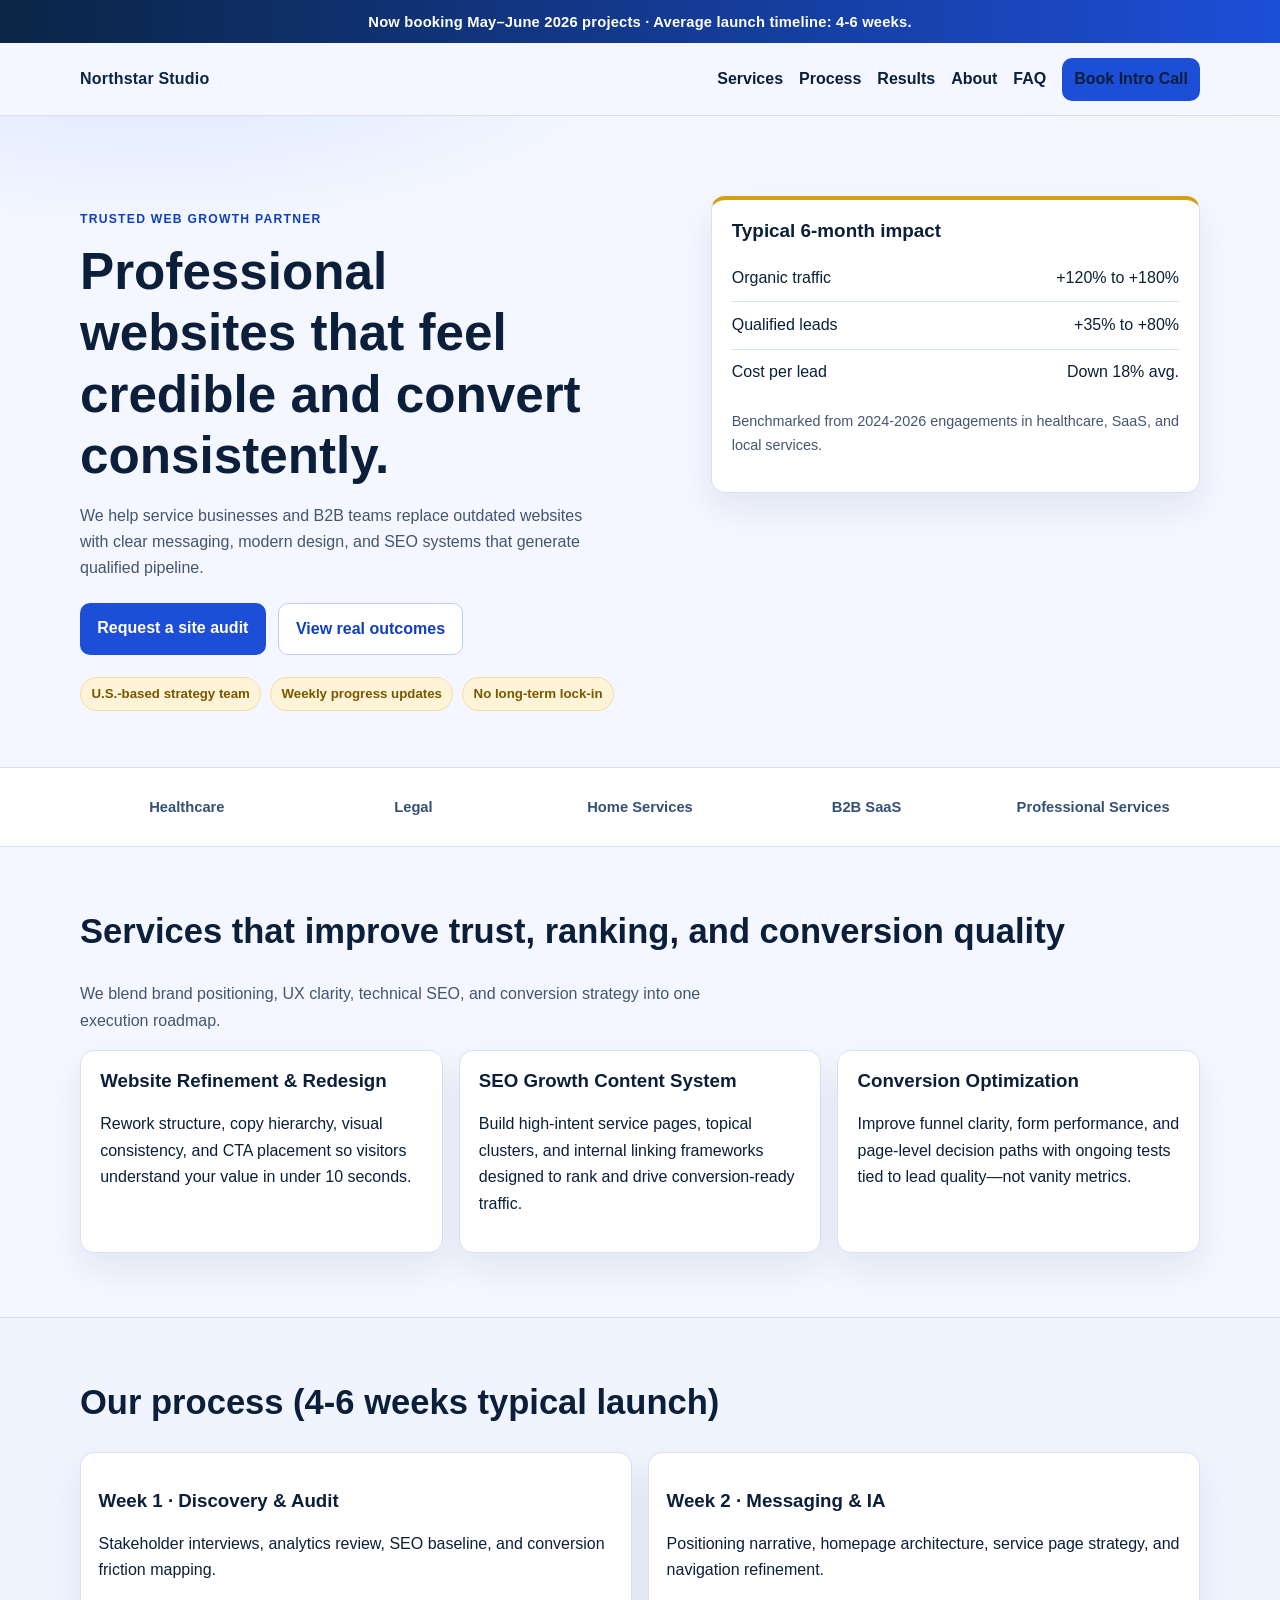
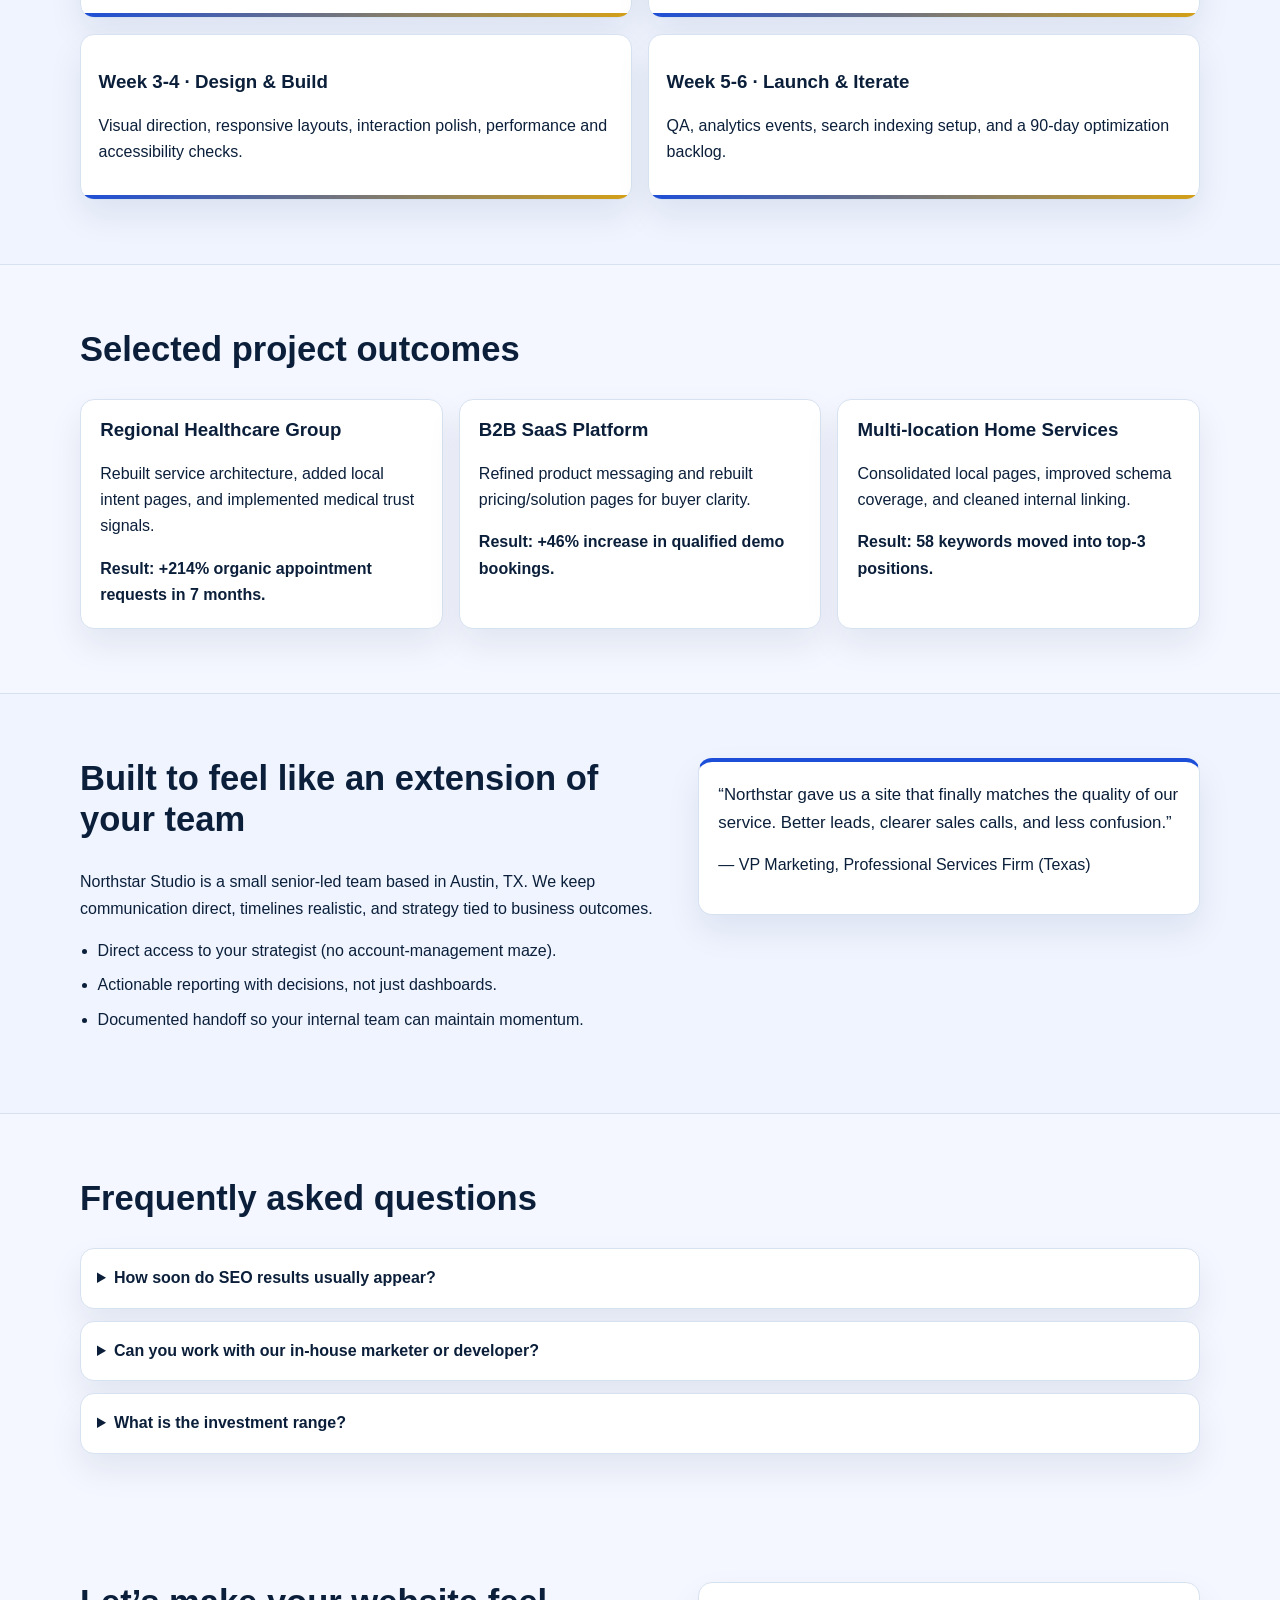
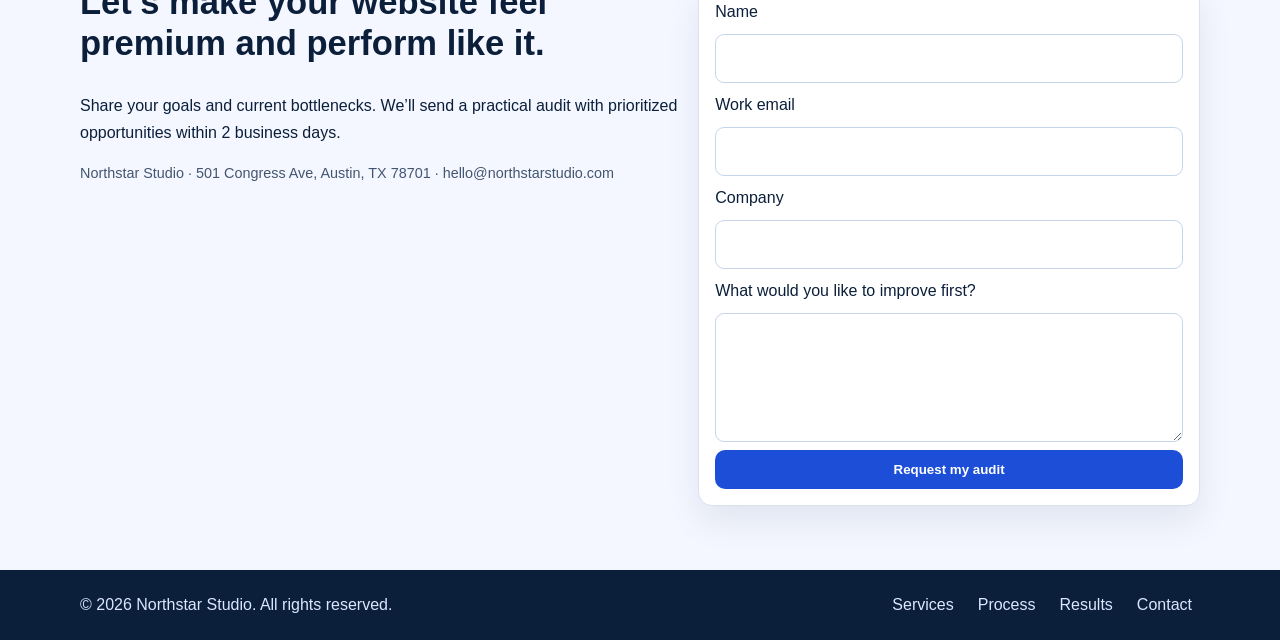
==== commit 1b73c8cd: "Fix mobile menu: icon, touch targets, z-index, animation - Hamburger ☰ / close ✕ icon via CSS ::befo" ====
--- a/index.html
+++ b/index.html
@@ -69,7 +69,9 @@
     <header class="site-header" id="top">
       <div class="container nav-wrap">
         <a class="brand" href="#top" aria-label="Northstar Studio home">Northstar Studio</a>
-        <button class="menu-toggle" aria-expanded="false" aria-controls="primary-nav">Menu</button>
+        <button class="menu-toggle" aria-expanded="false" aria-controls="primary-nav" aria-label="Toggle navigation">
+          <span class="menu-toggle-label" aria-hidden="true">Menu</span>
+        </button>
         <nav id="primary-nav" class="primary-nav" aria-label="Primary navigation">
           <a href="#services">Services</a>
           <a href="#process">Process</a>
@@ -215,7 +217,7 @@
           </div>
           <aside class="testimonial" aria-label="client testimonial" data-reveal>
             <blockquote>
-              "Northstar gave us a site that finally matches the quality of our service. Better leads, clearer sales calls, and less confusion."
+              “Northstar gave us a site that finally matches the quality of our service. Better leads, clearer sales calls, and less confusion.”
             </blockquote>
             <p>— VP Marketing, Professional Services Firm (Texas)</p>
           </aside>
@@ -245,9 +247,9 @@
       <section id="contact" class="section contact">
         <div class="container split">
           <div data-reveal>
-            <h2>Let's make your website feel premium and perform like it.</h2>
+            <h2>Let’s make your website feel premium and perform like it.</h2>
             <p>
-              Share your goals and current bottlenecks. We'll send a practical audit with prioritized opportunities within 2 business days.
+              Share your goals and current bottlenecks. We’ll send a practical audit with prioritized opportunities within 2 business days.
             </p>
             <p class="small">Northstar Studio · 501 Congress Ave, Austin, TX 78701 · hello@northstarstudio.com</p>
           </div>
--- a/styles.css
+++ b/styles.css
@@ -56,7 +56,7 @@
   background: linear-gradient(90deg, var(--brand-navy), var(--brand));
   color: #fff;
   font-size: 0.92rem;
-  font-weight: 650;
+  font-weight: 700;
   letter-spacing: 0.2px;
 }
 
@@ -74,6 +74,7 @@
   justify-content: space-between;
   align-items: center;
   min-height: 72px;
+  position: relative;
 }
 
 .brand {
@@ -92,7 +93,7 @@
 .primary-nav a {
   text-decoration: none;
   color: var(--text);
-  font-weight: 620;
+  font-weight: 600;
 }
 
 .primary-nav a:not(.btn):hover,
@@ -102,6 +103,30 @@
 
 .menu-toggle {
   display: none;
+  cursor: pointer;
+  font: inherit;
+  font-weight: 700;
+  font-size: 0.9rem;
+  color: var(--text);
+  background: none;
+  border: none;
+  padding: 0;
+}
+
+.menu-toggle::before {
+  content: '☰';
+  font-size: 1.2rem;
+  line-height: 1;
+}
+
+.menu-toggle[aria-expanded="true"]::before {
+  content: '✕';
+}
+
+.menu-toggle-label {
+  font-size: 0.88rem;
+  font-weight: 700;
+  line-height: 1;
 }
 
 .hero {
@@ -179,6 +204,13 @@
   background: #fff;
   color: var(--brand-dark);
   border: 1px solid #b9cdf9;
+}
+
+.btn-ghost:hover,
+.btn-ghost:focus-visible {
+  background: #eef3ff;
+  color: var(--brand-dark);
+  box-shadow: 0 10px 20px rgba(29, 78, 216, 0.12);
 }
 
 .btn-sm {
@@ -201,7 +233,7 @@
   padding: 0.32rem 0.65rem;
   border-radius: 999px;
   font-size: 0.83rem;
-  font-weight: 650;
+  font-weight: 700;
 }
 
 .hero-card,
@@ -373,10 +405,13 @@
 textarea {
   width: 100%;
   font: inherit;
+  font-size: max(1rem, 16px);
   border: 1px solid #c6d6ea;
   border-radius: 9px;
   padding: 0.65rem;
   background: #fff;
+  -webkit-appearance: none;
+  appearance: none;
 }
 
 input:focus,
@@ -394,14 +429,32 @@
 .footer-grid {
   display: flex;
   justify-content: space-between;
+  align-items: center;
   gap: 1rem;
   flex-wrap: wrap;
+}
+
+.footer-grid p {
+  margin: 0;
+}
+
+.footer-grid nav {
+  display: flex;
+  flex-wrap: wrap;
+  gap: 0.25rem 0.5rem;
 }
 
 .footer-grid a {
   color: #dbe7ff;
   text-decoration: none;
-  margin-right: 0.8rem;
+  padding: 0.35rem 0.5rem;
+  border-radius: 6px;
+}
+
+.footer-grid a:hover,
+.footer-grid a:focus-visible {
+  color: #fff;
+  background: rgba(255, 255, 255, 0.08);
 }
 
 /* Reveal-on-scroll animation */
@@ -437,40 +490,104 @@
   .split,
   .cards,
   .stats-grid,
-  .timeline,
+  .timeline {
+    grid-template-columns: 1fr;
+  }
+
   .logos-row {
-    grid-template-columns: 1fr;
-  }
-
-  .logos-row {
+    grid-template-columns: repeat(3, minmax(0, 1fr));
     padding: 1rem 0;
   }
 
+  .hero {
+    padding: 3rem 0 2.25rem;
+  }
+
+  .section {
+    padding: 2.75rem 0;
+  }
+
   .menu-toggle {
-    display: inline-block;
+    display: flex;
+    align-items: center;
+    justify-content: center;
+    gap: 0.4rem;
     border: 1px solid var(--line);
     background: #fff;
     border-radius: 10px;
-    padding: 0.45rem 0.7rem;
-    font-weight: 700;
+    padding: 0.5rem 0.85rem;
+    min-height: 44px;
+    min-width: 44px;
   }
 
   .primary-nav {
     position: absolute;
-    top: 66px;
-    right: 4vw;
+    top: calc(100% + 8px);
+    right: 0;
+    z-index: 200;
     background: #fff;
     border: 1px solid var(--line);
     border-radius: 12px;
-    min-width: 210px;
-    padding: 0.75rem;
+    min-width: 220px;
+    padding: 0.6rem;
     display: none;
     flex-direction: column;
-    align-items: start;
-    box-shadow: var(--shadow);
+    align-items: stretch;
+    gap: 0.15rem;
+    box-shadow: 0 12px 32px rgba(7, 25, 58, 0.14);
+  }
+
+  .primary-nav a {
+    padding: 0.65rem 0.75rem;
+    border-radius: 8px;
+    min-height: 44px;
+    display: flex;
+    align-items: center;
+  }
+
+  .primary-nav a:not(.btn):hover,
+  .primary-nav a:not(.btn):focus-visible {
+    background: var(--surface-alt);
+  }
+
+  .primary-nav .btn {
+    margin-top: 0.35rem;
+    justify-content: center;
   }
 
   .primary-nav.open {
     display: flex;
-  }
-}
+    animation: navSlideDown 0.18s ease;
+  }
+
+  @keyframes navSlideDown {
+    from {
+      opacity: 0;
+      transform: translateY(-6px);
+    }
+    to {
+      opacity: 1;
+      transform: translateY(0);
+    }
+  }
+
+  .footer-grid {
+    justify-content: flex-start;
+    align-items: flex-start;
+  }
+}
+
+@media (max-width: 520px) {
+  .logos-row {
+    grid-template-columns: repeat(2, minmax(0, 1fr));
+  }
+
+  .hero-cta {
+    flex-direction: column;
+    align-items: stretch;
+  }
+
+  .hero-cta .btn {
+    text-align: center;
+  }
+}
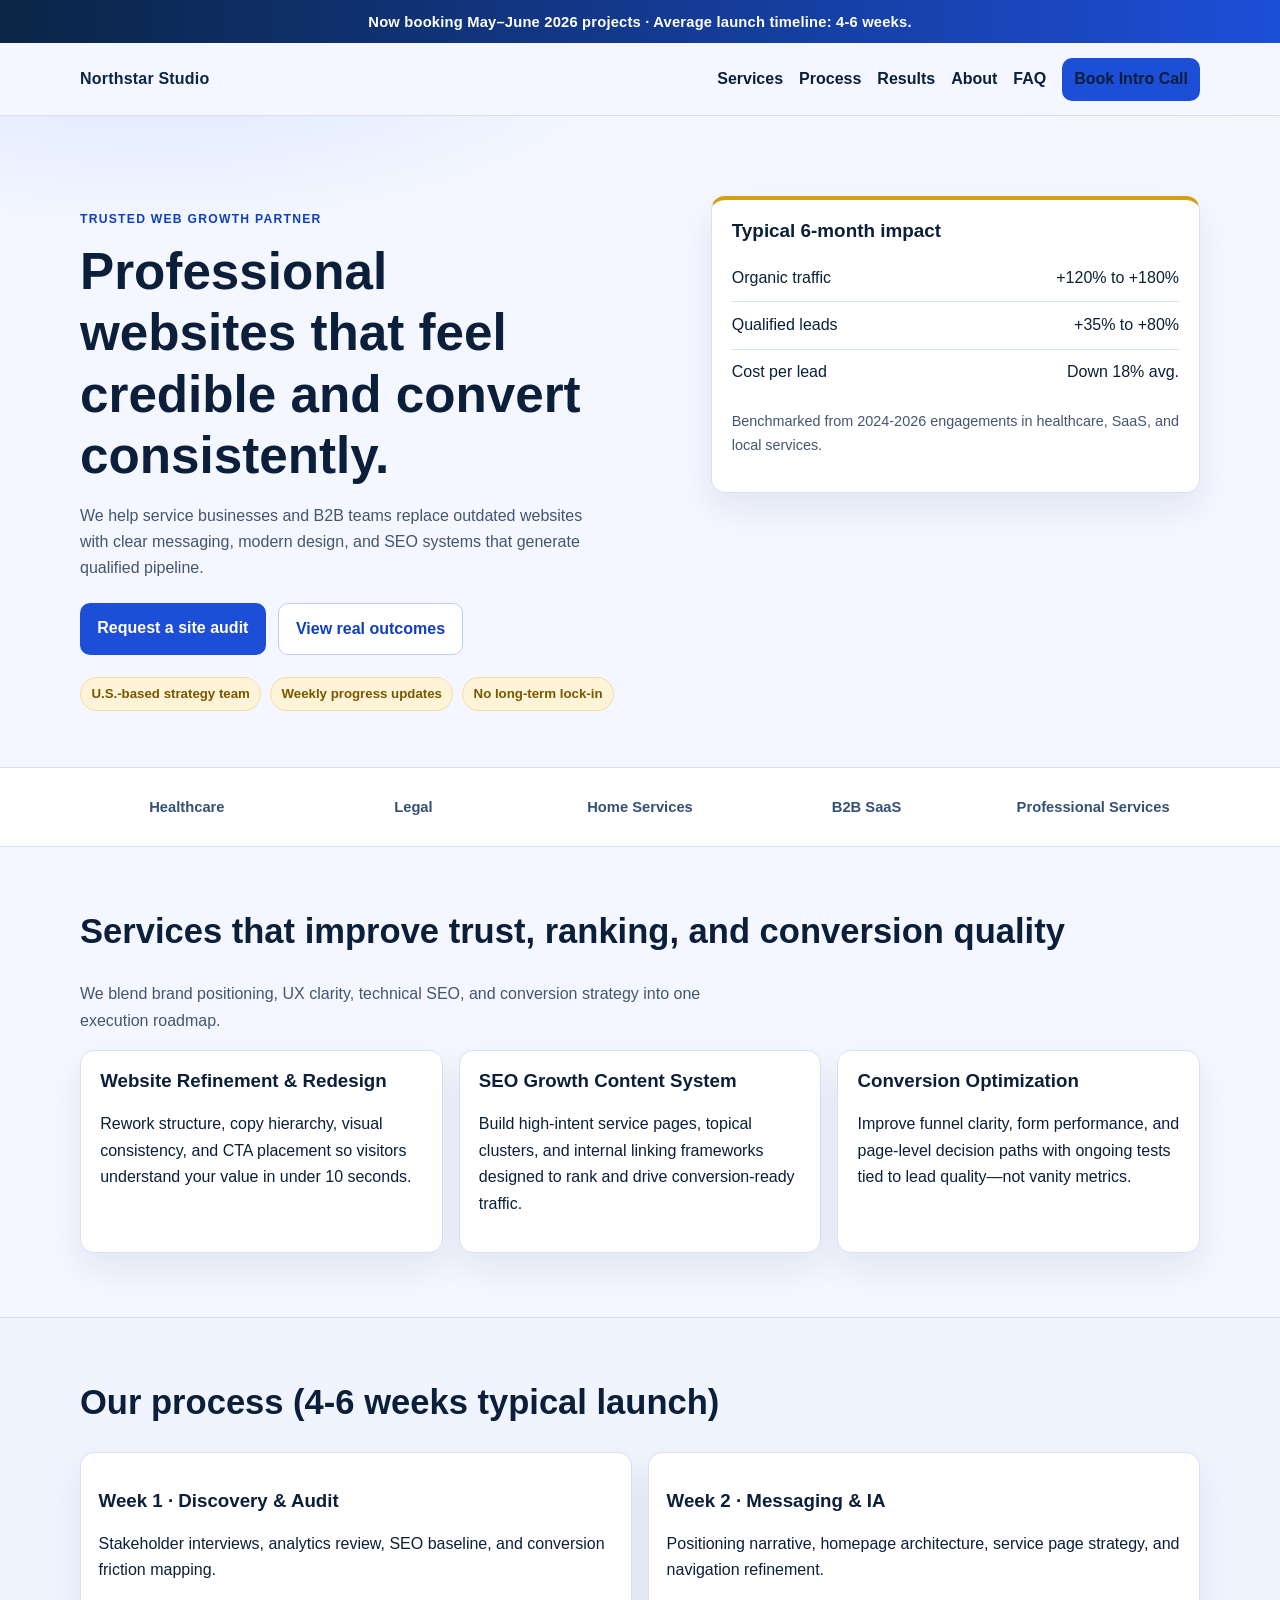
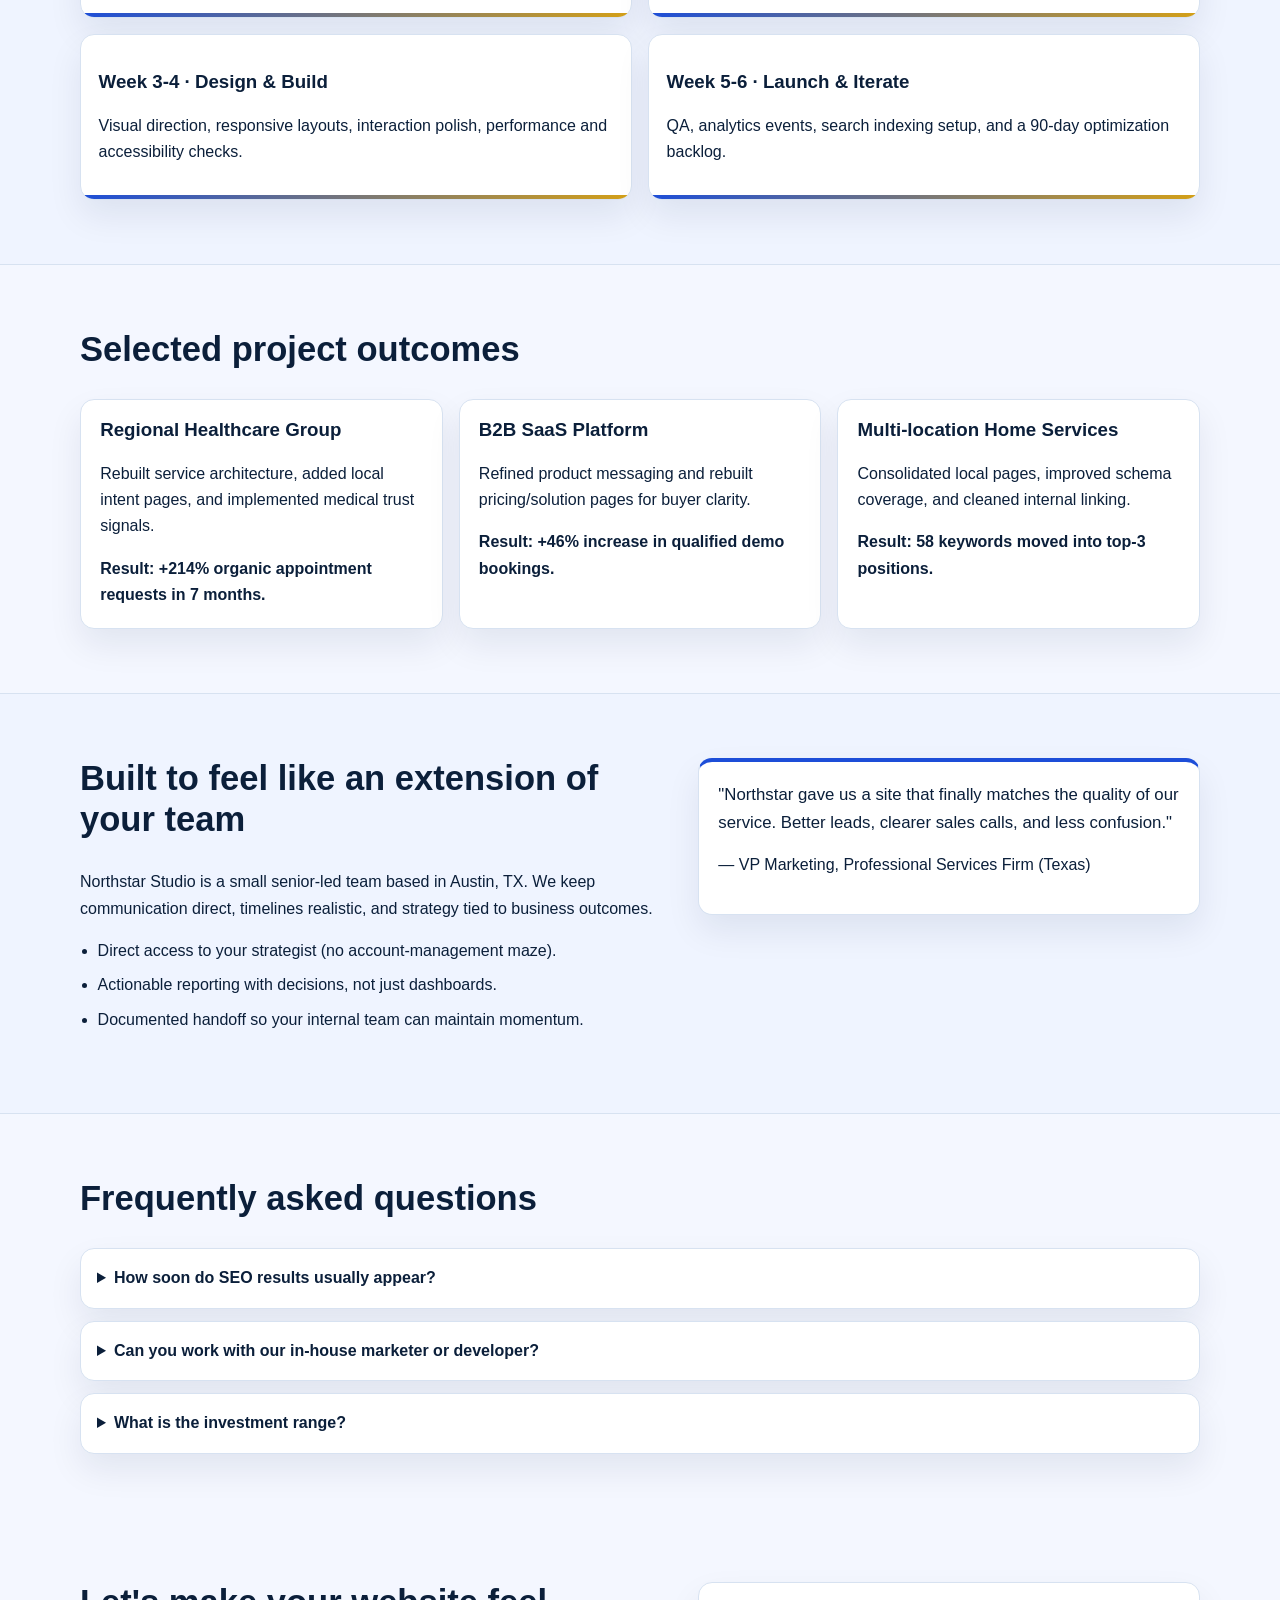
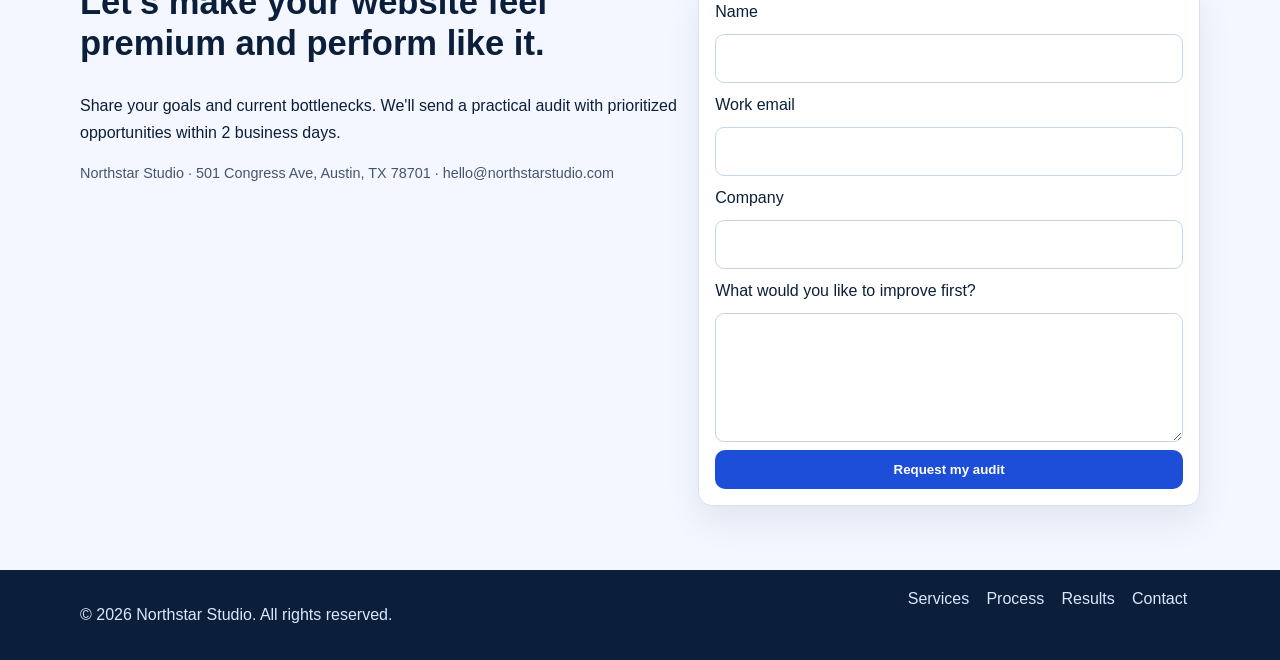
==== commit d471dc22: "Fix empty containers caused by JS-gated reveal animation The `[data-reveal]` reveal-on-scroll system" ====
--- a/index.html
+++ b/index.html
@@ -34,6 +34,14 @@
     <meta name="theme-color" content="#0b1f3a" />
     <link rel="icon" href="favicon.svg" type="image/svg+xml" />
     <link rel="stylesheet" href="styles.css" />
+
+    <!-- Reveal-on-scroll bootstrap: marks the document as JS-enabled before
+         first paint so styles.css only hides [data-reveal] content when JS is
+         actually running. Without this, blocked/failed JS leaves sections
+         (About, Services, Contact, …) rendering as empty containers. -->
+    <script>
+      document.documentElement.classList.add("js");
+    </script>
 
     <script type="application/ld+json">
       {
@@ -69,9 +77,7 @@
     <header class="site-header" id="top">
       <div class="container nav-wrap">
         <a class="brand" href="#top" aria-label="Northstar Studio home">Northstar Studio</a>
-        <button class="menu-toggle" aria-expanded="false" aria-controls="primary-nav" aria-label="Toggle navigation">
-          <span class="menu-toggle-label" aria-hidden="true">Menu</span>
-        </button>
+        <button class="menu-toggle" aria-expanded="false" aria-controls="primary-nav">Menu</button>
         <nav id="primary-nav" class="primary-nav" aria-label="Primary navigation">
           <a href="#services">Services</a>
           <a href="#process">Process</a>
@@ -217,7 +223,7 @@
           </div>
           <aside class="testimonial" aria-label="client testimonial" data-reveal>
             <blockquote>
-              “Northstar gave us a site that finally matches the quality of our service. Better leads, clearer sales calls, and less confusion.”
+              "Northstar gave us a site that finally matches the quality of our service. Better leads, clearer sales calls, and less confusion."
             </blockquote>
             <p>— VP Marketing, Professional Services Firm (Texas)</p>
           </aside>
@@ -247,9 +253,9 @@
       <section id="contact" class="section contact">
         <div class="container split">
           <div data-reveal>
-            <h2>Let’s make your website feel premium and perform like it.</h2>
+            <h2>Let's make your website feel premium and perform like it.</h2>
             <p>
-              Share your goals and current bottlenecks. We’ll send a practical audit with prioritized opportunities within 2 business days.
+              Share your goals and current bottlenecks. We'll send a practical audit with prioritized opportunities within 2 business days.
             </p>
             <p class="small">Northstar Studio · 501 Congress Ave, Austin, TX 78701 · hello@northstarstudio.com</p>
           </div>
@@ -284,6 +290,9 @@
       </div>
     </footer>
 
-    <script src="script.js"></script>
+    <script
+      src="script.js"
+      onerror="document.querySelectorAll('[data-reveal]').forEach(function (el) { el.classList.add('is-visible'); });"
+    ></script>
   </body>
 </html>
--- a/styles.css
+++ b/styles.css
@@ -56,7 +56,7 @@
   background: linear-gradient(90deg, var(--brand-navy), var(--brand));
   color: #fff;
   font-size: 0.92rem;
-  font-weight: 700;
+  font-weight: 650;
   letter-spacing: 0.2px;
 }
 
@@ -74,7 +74,6 @@
   justify-content: space-between;
   align-items: center;
   min-height: 72px;
-  position: relative;
 }
 
 .brand {
@@ -93,7 +92,7 @@
 .primary-nav a {
   text-decoration: none;
   color: var(--text);
-  font-weight: 600;
+  font-weight: 620;
 }
 
 .primary-nav a:not(.btn):hover,
@@ -103,30 +102,6 @@
 
 .menu-toggle {
   display: none;
-  cursor: pointer;
-  font: inherit;
-  font-weight: 700;
-  font-size: 0.9rem;
-  color: var(--text);
-  background: none;
-  border: none;
-  padding: 0;
-}
-
-.menu-toggle::before {
-  content: '☰';
-  font-size: 1.2rem;
-  line-height: 1;
-}
-
-.menu-toggle[aria-expanded="true"]::before {
-  content: '✕';
-}
-
-.menu-toggle-label {
-  font-size: 0.88rem;
-  font-weight: 700;
-  line-height: 1;
 }
 
 .hero {
@@ -206,13 +181,6 @@
   border: 1px solid #b9cdf9;
 }
 
-.btn-ghost:hover,
-.btn-ghost:focus-visible {
-  background: #eef3ff;
-  color: var(--brand-dark);
-  box-shadow: 0 10px 20px rgba(29, 78, 216, 0.12);
-}
-
 .btn-sm {
   padding: 0.5rem 0.75rem;
 }
@@ -233,7 +201,7 @@
   padding: 0.32rem 0.65rem;
   border-radius: 999px;
   font-size: 0.83rem;
-  font-weight: 700;
+  font-weight: 650;
 }
 
 .hero-card,
@@ -405,13 +373,10 @@
 textarea {
   width: 100%;
   font: inherit;
-  font-size: max(1rem, 16px);
   border: 1px solid #c6d6ea;
   border-radius: 9px;
   padding: 0.65rem;
   background: #fff;
-  -webkit-appearance: none;
-  appearance: none;
 }
 
 input:focus,
@@ -429,42 +394,28 @@
 .footer-grid {
   display: flex;
   justify-content: space-between;
-  align-items: center;
   gap: 1rem;
   flex-wrap: wrap;
-}
-
-.footer-grid p {
-  margin: 0;
-}
-
-.footer-grid nav {
-  display: flex;
-  flex-wrap: wrap;
-  gap: 0.25rem 0.5rem;
 }
 
 .footer-grid a {
   color: #dbe7ff;
   text-decoration: none;
-  padding: 0.35rem 0.5rem;
-  border-radius: 6px;
-}
-
-.footer-grid a:hover,
-.footer-grid a:focus-visible {
-  color: #fff;
-  background: rgba(255, 255, 255, 0.08);
-}
-
-/* Reveal-on-scroll animation */
-[data-reveal] {
+  margin-right: 0.8rem;
+}
+
+/* Reveal-on-scroll animation.
+   The hidden state is scoped to `.js` so it only applies once the inline
+   bootstrap script has confirmed JavaScript is running. If JS is disabled,
+   blocked, or fails to load, `.js` is never added and content stays fully
+   visible instead of rendering as empty containers. */
+.js [data-reveal] {
   opacity: 0;
   transform: translateY(14px) scale(0.99);
   transition: opacity 0.6s ease, transform 0.6s ease;
 }
 
-[data-reveal].is-visible {
+.js [data-reveal].is-visible {
   opacity: 1;
   transform: translateY(0) scale(1);
 }
@@ -479,6 +430,7 @@
     animation: none !important;
   }
 
+  .js [data-reveal],
   [data-reveal] {
     opacity: 1;
     transform: none;
@@ -490,104 +442,40 @@
   .split,
   .cards,
   .stats-grid,
-  .timeline {
+  .timeline,
+  .logos-row {
     grid-template-columns: 1fr;
   }
 
   .logos-row {
-    grid-template-columns: repeat(3, minmax(0, 1fr));
     padding: 1rem 0;
   }
 
-  .hero {
-    padding: 3rem 0 2.25rem;
-  }
-
-  .section {
-    padding: 2.75rem 0;
-  }
-
   .menu-toggle {
-    display: flex;
-    align-items: center;
-    justify-content: center;
-    gap: 0.4rem;
+    display: inline-block;
     border: 1px solid var(--line);
     background: #fff;
     border-radius: 10px;
-    padding: 0.5rem 0.85rem;
-    min-height: 44px;
-    min-width: 44px;
+    padding: 0.45rem 0.7rem;
+    font-weight: 700;
   }
 
   .primary-nav {
     position: absolute;
-    top: calc(100% + 8px);
-    right: 0;
-    z-index: 200;
+    top: 66px;
+    right: 4vw;
     background: #fff;
     border: 1px solid var(--line);
     border-radius: 12px;
-    min-width: 220px;
-    padding: 0.6rem;
+    min-width: 210px;
+    padding: 0.75rem;
     display: none;
     flex-direction: column;
-    align-items: stretch;
-    gap: 0.15rem;
-    box-shadow: 0 12px 32px rgba(7, 25, 58, 0.14);
-  }
-
-  .primary-nav a {
-    padding: 0.65rem 0.75rem;
-    border-radius: 8px;
-    min-height: 44px;
-    display: flex;
-    align-items: center;
-  }
-
-  .primary-nav a:not(.btn):hover,
-  .primary-nav a:not(.btn):focus-visible {
-    background: var(--surface-alt);
-  }
-
-  .primary-nav .btn {
-    margin-top: 0.35rem;
-    justify-content: center;
+    align-items: start;
+    box-shadow: var(--shadow);
   }
 
   .primary-nav.open {
     display: flex;
-    animation: navSlideDown 0.18s ease;
-  }
-
-  @keyframes navSlideDown {
-    from {
-      opacity: 0;
-      transform: translateY(-6px);
-    }
-    to {
-      opacity: 1;
-      transform: translateY(0);
-    }
-  }
-
-  .footer-grid {
-    justify-content: flex-start;
-    align-items: flex-start;
-  }
-}
-
-@media (max-width: 520px) {
-  .logos-row {
-    grid-template-columns: repeat(2, minmax(0, 1fr));
-  }
-
-  .hero-cta {
-    flex-direction: column;
-    align-items: stretch;
-  }
-
-  .hero-cta .btn {
-    text-align: center;
-  }
-}
+  }
+}
